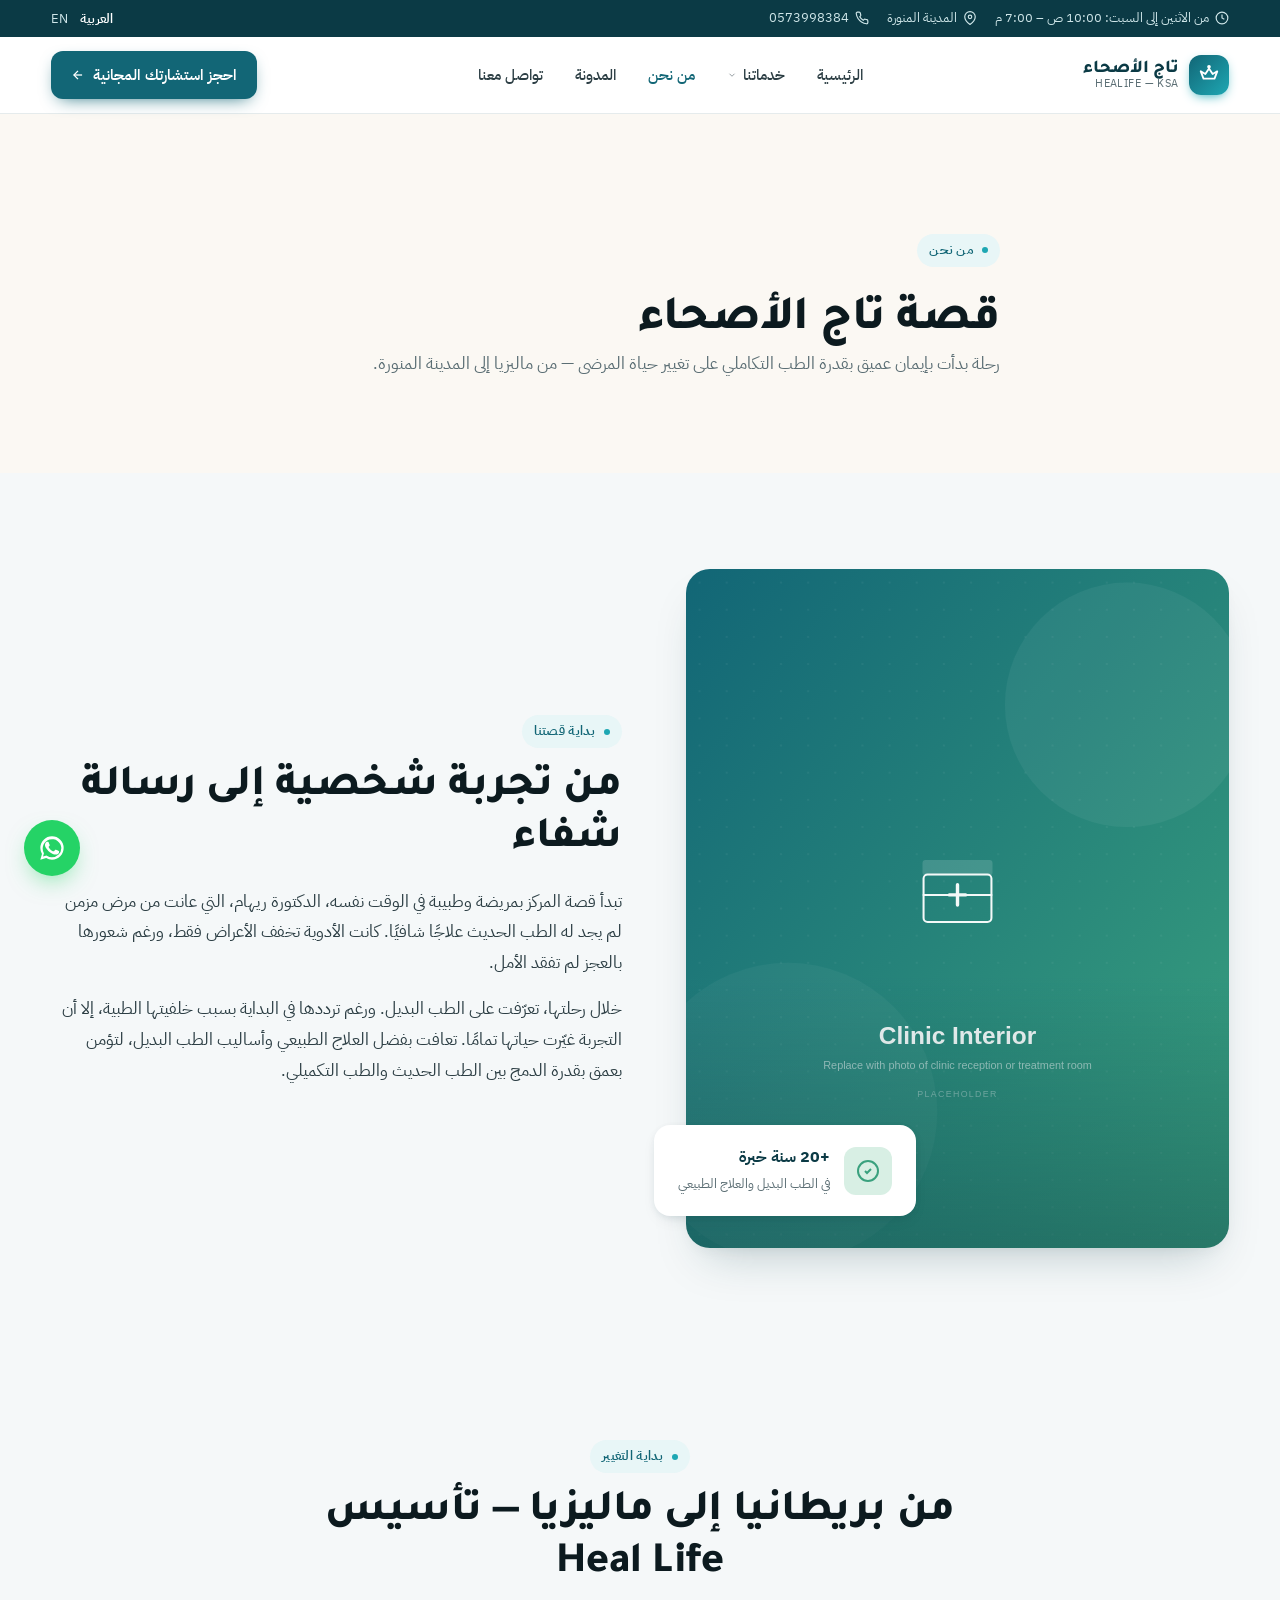
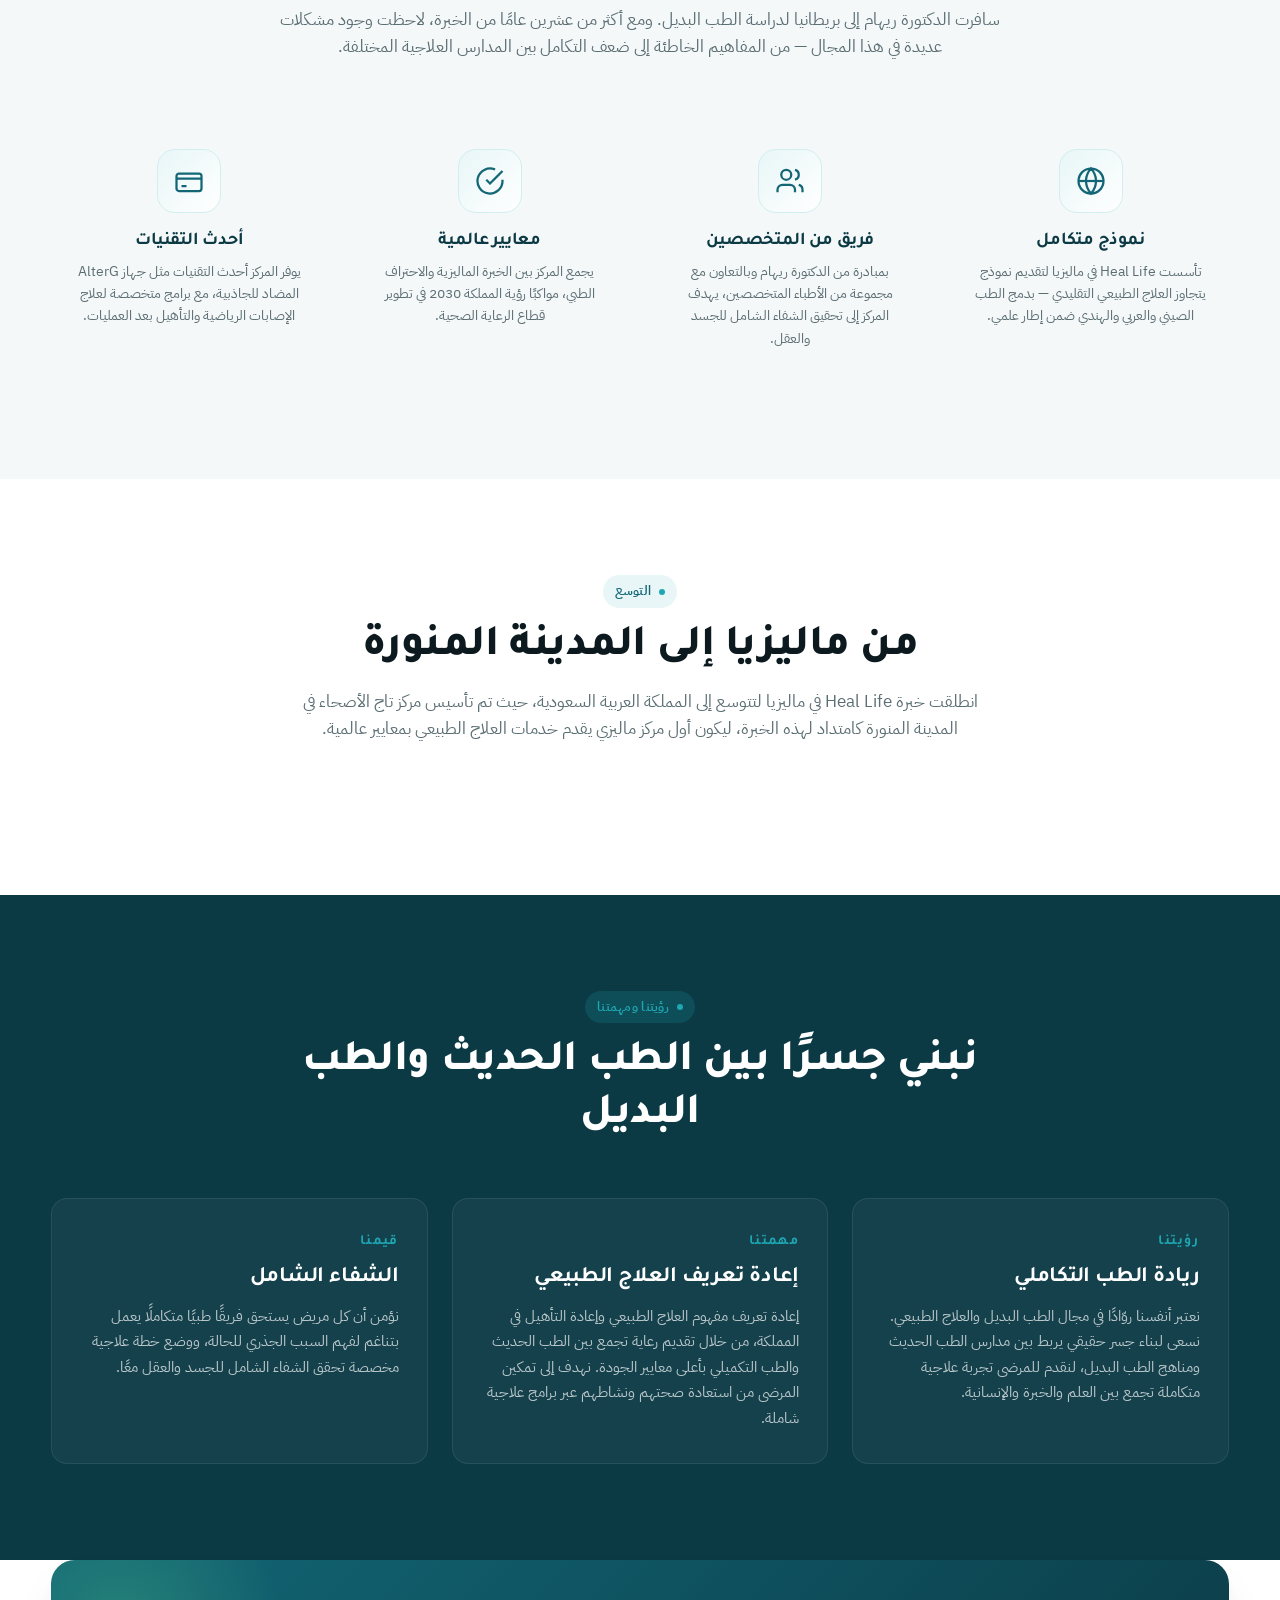
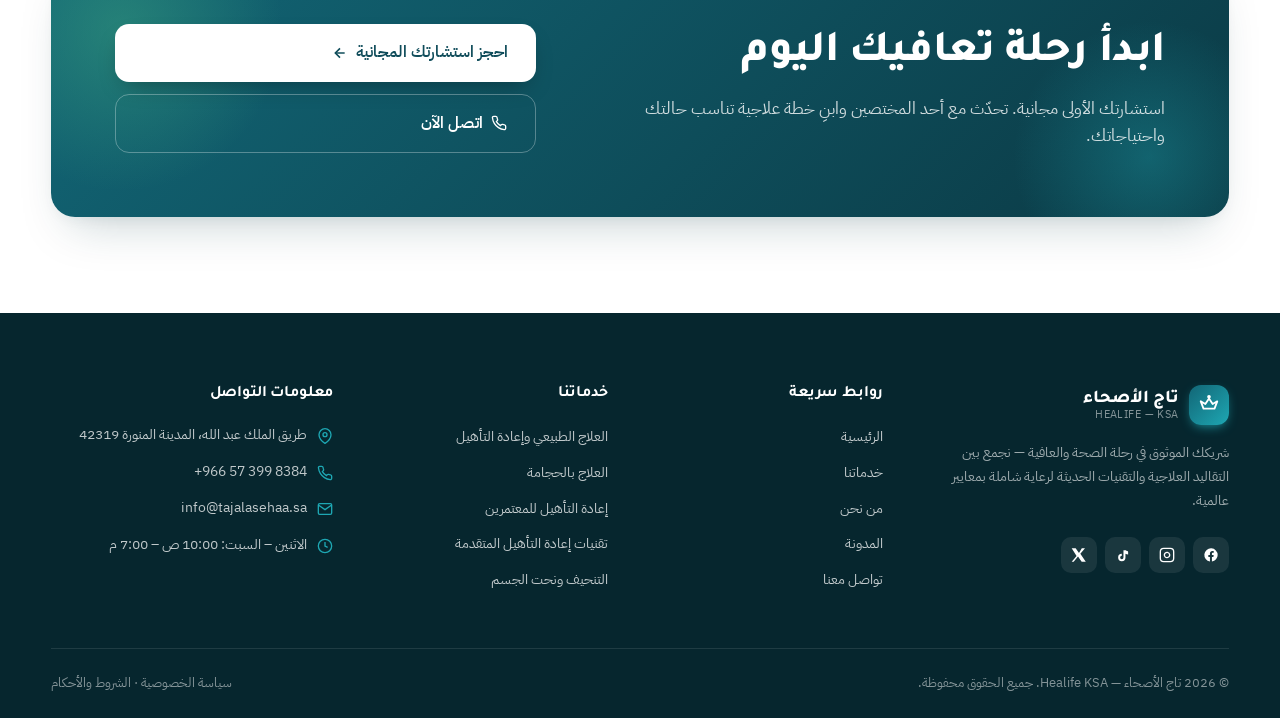
==== tajelsehaa-website 2/about.html @ 0089ceae "Add about page for Taj AlAsehaa website" ====
<!doctype html>
<html lang="ar" dir="rtl">
<head>
<meta charset="utf-8"/>
<meta name="viewport" content="width=device-width, initial-scale=1"/>
<title>من نحن — تاج الأصحاء | مركز علاج طبيعي وإعادة تأهيل في المدينة المنورة</title>
<meta name="description" content="تعرّف على قصة تاج الأصحاء، مركز العلاج الطبيعي وإعادة التأهيل في المدينة المنورة. خبرة ماليزية رائدة تجمع بين الطب الحديث والعلاجات الطبيعية لرعاية صحية شاملة."/>
<meta name="keywords" content="تاج الأصحاء, من نحن, علاج طبيعي المدينة المنورة, إعادة تأهيل, Heal Life, طب بديل, رؤية 2030, حجامة"/>
<link rel="canonical" href="https://tajalasehaa.sa/about-us/"/>
<meta property="og:title" content="من نحن — تاج الأصحاء | مركز علاج طبيعي في المدينة المنورة"/>
<meta property="og:description" content="مركز تاج الأصحاء — خبرة ماليزية رائدة في العلاج الطبيعي وإعادة التأهيل بالمدينة المنورة. نجمع بين الطب الحديث والطب البديل."/>
<meta property="og:type" content="website"/>
<meta property="og:url" content="https://tajalasehaa.sa/about-us/"/>
<meta property="og:locale" content="ar_SA"/>
<meta name="twitter:card" content="summary_large_image"/>
<meta name="robots" content="index, follow"/>
<link rel="alternate" hreflang="ar" href="https://tajalasehaa.sa/about-us/"/>
<link rel="preconnect" href="https://fonts.googleapis.com">
<link rel="preconnect" href="https://fonts.gstatic.com" crossorigin>
<link href="https://fonts.googleapis.com/css2?family=IBM+Plex+Sans+Arabic:wght@300;400;500;600;700&family=Tajawal:wght@400;500;700;800;900&display=swap" rel="stylesheet">
<link rel="icon" type="image/svg+xml" href="assets/images/favicon.svg">
<link rel="stylesheet" href="assets/css/styles.css">
<script type="application/ld+json">
{"@context":"https://schema.org","@type":"MedicalBusiness","name":"تاج الأصحاء","alternateName":"Taj AlAsehaa","url":"https://tajalasehaa.sa","description":"مركز علاج طبيعي وإعادة تأهيل متكامل في المدينة المنورة","address":{"@type":"PostalAddress","streetAddress":"طريق الملك عبد الله","addressLocality":"المدينة المنورة","addressRegion":"المدينة المنورة","postalCode":"42319","addressCountry":"SA"},"telephone":"+966573998384","email":"info@tajalasehaa.sa","openingHours":"Mo-Sa 10:00-19:00","priceRange":"$$","medicalSpecialty":"PhysicalTherapy"}
</script>
</head>
<body>

<!-- Utility bar -->
<div class="util-bar">
<div class="container">
<div class="util-meta">
<span>
<svg viewBox="0 0 24 24" fill="none" stroke="currentColor" stroke-width="2"><circle cx="12" cy="12" r="10"/><polyline points="12,6 12,12 16,14"/></svg>
من الاثنين إلى السبت: 10:00 ص – 7:00 م
</span>
<span>
<svg viewBox="0 0 24 24" fill="none" stroke="currentColor" stroke-width="2"><path d="M21 10c0 7-9 13-9 13s-9-6-9-13a9 9 0 0 1 18 0z"/><circle cx="12" cy="10" r="3"/></svg>
المدينة المنورة
</span>
<span>
<svg viewBox="0 0 24 24" fill="none" stroke="currentColor" stroke-width="2"><path d="M22 16.92v3a2 2 0 0 1-2.18 2 19.79 19.79 0 0 1-8.63-3.07 19.5 19.5 0 0 1-6-6A19.79 19.79 0 0 1 2.13 4.18 2 2 0 0 1 4.11 2h3a2 2 0 0 1 2 1.72c.13.96.36 1.9.7 2.81a2 2 0 0 1-.45 2.11L8.09 9.91a16 16 0 0 0 6 6l1.27-1.27a2 2 0 0 1 2.11-.45c.91.34 1.85.57 2.81.7A2 2 0 0 1 22 16.92z"/></svg>
<span style="direction:ltr">0573998384</span>
</span>
</div>
<div class="util-lang">
<button class="active">العربية</button>
<button>EN</button>
</div>
</div>
</div>

<!-- Header -->
<header class="site-header">
<div class="container nav">
<a class="logo" href="index.html">
<div class="logo-mark">
<svg viewBox="0 0 24 24" fill="none" stroke="currentColor" stroke-width="2" stroke-linecap="round" stroke-linejoin="round">
<path d="M3 8l3 8h12l3-8-5 3-4-6-4 6z"/><circle cx="12" cy="3" r="1" fill="currentColor"/>
</svg>
</div>
<div class="logo-text">
<strong>تاج الأصحاء</strong>
<small>HEALIFE — KSA</small>
</div>
</a>
<nav class="nav-menu">
<a href="index.html">الرئيسية</a>
<a href="services.html">خدماتنا
<svg class="caret" viewBox="0 0 24 24" fill="none" stroke="currentColor" stroke-width="2"><polyline points="6,9 12,15 18,9"/></svg>
</a>
<a href="about.html" class="active">من نحن</a>
<a href="blog.html">المدونة</a>
<a href="contact.html">تواصل معنا</a>
</nav>
<div class="nav-cta">
<a href="contact.html" class="btn btn-primary">
احجز استشارتك المجانية
<svg viewBox="0 0 24 24" fill="none" stroke="currentColor" stroke-width="2.2" width="14" height="14"><line x1="19" y1="12" x2="5" y2="12"/><polyline points="12,19 5,12 12,5"/></svg>
</a>
</div>
</div>
</header>

<!-- Page Hero -->
<section class="block" style="padding-top:120px; padding-bottom:40px; background:var(--sand-50);">
<div class="container">
<div class="block-head" style="text-align:start;">
<span class="eyebrow">من نحن</span>
<h1 style="font-size:clamp(2rem,4vw,3rem); margin-top:12px;">قصة تاج الأصحاء</h1>
<p style="max-width:720px;">رحلة بدأت بإيمان عميق بقدرة الطب التكاملي على تغيير حياة المرضى — من ماليزيا إلى المدينة المنورة.</p>
</div>
</div>
</section>

<!-- Story Section: بداية قصتنا -->
<section class="block about">
<div class="container">
<div class="about-grid">
<div class="about-imgs">
<div class="main"></div>
<div class="pill">
<div class="ico">
<svg viewBox="0 0 24 24" fill="none" stroke="currentColor" stroke-width="2"><path d="M9 12l2 2 4-4"/><circle cx="12" cy="12" r="10"/></svg>
</div>
<div>
<strong>+20 سنة خبرة</strong>
<small>في الطب البديل والعلاج الطبيعي</small>
</div>
</div>
</div>
<div>
<span class="eyebrow">بداية قصتنا</span>
<h2 style="margin-top:14px;">من تجربة شخصية إلى رسالة شفاء</h2>
<p>تبدأ قصة المركز بمريضة وطبيبة في الوقت نفسه، الدكتورة ريهام، التي عانت من مرض مزمن لم يجد له الطب الحديث علاجًا شافيًا. كانت الأدوية تخفف الأعراض فقط، ورغم شعورها بالعجز لم تفقد الأمل.</p>
<p>خلال رحلتها، تعرّفت على الطب البديل. ورغم ترددها في البداية بسبب خلفيتها الطبية، إلا أن التجربة غيّرت حياتها تمامًا. تعافت بفضل العلاج الطبيعي وأساليب الطب البديل، لتؤمن بعمق بقدرة الدمج بين الطب الحديث والطب التكميلي.</p>
</div>
</div>
</div>
</section>

<!-- بداية التغيير -->
<section class="block" style="background:var(--bg-soft);">
<div class="container">
<div class="block-head">
<span class="eyebrow">بداية التغيير</span>
<h2>من بريطانيا إلى ماليزيا — تأسيس Heal Life</h2>
<p style="max-width:780px;">سافرت الدكتورة ريهام إلى بريطانيا لدراسة الطب البديل. ومع أكثر من عشرين عامًا من الخبرة، لاحظت وجود مشكلات عديدة في هذا المجال — من المفاهيم الخاطئة إلى ضعف التكامل بين المدارس العلاجية المختلفة.</p>
</div>
<div class="why-grid">
<div class="why-card">
<div class="ico">
<svg viewBox="0 0 24 24" fill="none" stroke="currentColor" stroke-width="1.8"><circle cx="12" cy="12" r="10"/><path d="M12 2a15 15 0 0 1 4 10 15 15 0 0 1-4 10 15 15 0 0 1-4-10 15 15 0 0 1 4-10z"/><path d="M2 12h20"/></svg>
</div>
<h3>نموذج متكامل</h3>
<p>تأسست Heal Life في ماليزيا لتقديم نموذج يتجاوز العلاج الطبيعي التقليدي — بدمج الطب الصيني والعربي والهندي ضمن إطار علمي.</p>
</div>
<div class="why-card">
<div class="ico">
<svg viewBox="0 0 24 24" fill="none" stroke="currentColor" stroke-width="1.8"><path d="M16 21v-2a4 4 0 0 0-4-4H6a4 4 0 0 0-4 4v2"/><circle cx="9" cy="7" r="4"/><path d="M22 21v-2a4 4 0 0 0-3-3.87M16 3.13a4 4 0 0 1 0 7.75"/></svg>
</div>
<h3>فريق من المتخصصين</h3>
<p>بمبادرة من الدكتورة ريهام وبالتعاون مع مجموعة من الأطباء المتخصصين، يهدف المركز إلى تحقيق الشفاء الشامل للجسد والعقل.</p>
</div>
<div class="why-card">
<div class="ico">
<svg viewBox="0 0 24 24" fill="none" stroke="currentColor" stroke-width="1.8"><path d="M22 11.08V12a10 10 0 1 1-5.93-9.14"/><polyline points="22,4 12,14.01 9,11.01"/></svg>
</div>
<h3>معايير عالمية</h3>
<p>يجمع المركز بين الخبرة الماليزية والاحتراف الطبي، مواكبًا رؤية المملكة 2030 في تطوير قطاع الرعاية الصحية.</p>
</div>
<div class="why-card">
<div class="ico">
<svg viewBox="0 0 24 24" fill="none" stroke="currentColor" stroke-width="1.8"><rect x="2" y="6" width="20" height="14" rx="2"/><path d="M2 10h20M6 16h4"/></svg>
</div>
<h3>أحدث التقنيات</h3>
<p>يوفر المركز أحدث التقنيات مثل جهاز AlterG المضاد للجاذبية، مع برامج متخصصة لعلاج الإصابات الرياضية والتأهيل بعد العمليات.</p>
</div>
</div>
</div>
</section>

<!-- من ماليزيا إلى المدينة المنورة -->
<section class="block">
<div class="container">
<div class="block-head">
<span class="eyebrow">التوسع</span>
<h2>من ماليزيا إلى المدينة المنورة</h2>
<p style="max-width:780px;">انطلقت خبرة Heal Life في ماليزيا لتتوسع إلى المملكة العربية السعودية، حيث تم تأسيس مركز تاج الأصحاء في المدينة المنورة كامتداد لهذه الخبرة، ليكون أول مركز ماليزي يقدم خدمات العلاج الطبيعي بمعايير عالمية.</p>
</div>
</div>
</section>

<!-- رؤيتنا ومهمتنا -->
<section class="block techniques">
<div class="container">
<div class="block-head">
<span class="eyebrow">رؤيتنا ومهمتنا</span>
<h2>نبني جسرًا بين الطب الحديث والطب البديل</h2>
</div>
<div class="tech-grid">
<div class="tech-card">
<div class="tech-num">رؤيتنا</div>
<h3>ريادة الطب التكاملي</h3>
<p>نعتبر أنفسنا روّادًا في مجال الطب البديل والعلاج الطبيعي. نسعى لبناء جسر حقيقي يربط بين مدارس الطب الحديث ومناهج الطب البديل، لنقدم للمرضى تجربة علاجية متكاملة تجمع بين العلم والخبرة والإنسانية.</p>
</div>
<div class="tech-card">
<div class="tech-num">مهمتنا</div>
<h3>إعادة تعريف العلاج الطبيعي</h3>
<p>إعادة تعريف مفهوم العلاج الطبيعي وإعادة التأهيل في المملكة، من خلال تقديم رعاية تجمع بين الطب الحديث والطب التكميلي بأعلى معايير الجودة. نهدف إلى تمكين المرضى من استعادة صحتهم ونشاطهم عبر برامج علاجية شاملة.</p>
</div>
<div class="tech-card">
<div class="tech-num">قيمنا</div>
<h3>الشفاء الشامل</h3>
<p>نؤمن أن كل مريض يستحق فريقًا طبيًا متكاملًا يعمل بتناغم لفهم السبب الجذري للحالة، ووضع خطة علاجية مخصصة تحقق الشفاء الشامل للجسد والعقل معًا.</p>
</div>
</div>
</div>
</section>

<!-- CTA -->
<section style="padding: 0 0 96px;">
<div class="cta-banner">
<div class="cta-banner-grid">
<div>
<h2>ابدأ رحلة تعافيك اليوم</h2>
<p>استشارتك الأولى مجانية. تحدّث مع أحد المختصين وابنِ خطة علاجية تناسب حالتك واحتياجاتك.</p>
</div>
<div class="cta-banner-actions">
<a href="contact.html" class="btn btn-primary btn-large">
احجز استشارتك المجانية
<svg viewBox="0 0 24 24" fill="none" stroke="currentColor" stroke-width="2.4" width="16" height="16"><line x1="19" y1="12" x2="5" y2="12"/><polyline points="12,19 5,12 12,5"/></svg>
</a>
<a href="tel:+966573998384" class="btn btn-secondary btn-large">
<svg viewBox="0 0 24 24" fill="none" stroke="currentColor" stroke-width="2" width="16" height="16"><path d="M22 16.92v3a2 2 0 0 1-2.18 2 19.79 19.79 0 0 1-8.63-3.07 19.5 19.5 0 0 1-6-6A19.79 19.79 0 0 1 2.13 4.18 2 2 0 0 1 4.11 2h3a2 2 0 0 1 2 1.72c.13.96.36 1.9.7 2.81a2 2 0 0 1-.45 2.11L8.09 9.91a16 16 0 0 0 6 6l1.27-1.27a2 2 0 0 1 2.11-.45c.91.34 1.85.57 2.81.7A2 2 0 0 1 22 16.92z"/></svg>
اتصل الآن
</a>
</div>
</div>
</div>
</section>

<!-- Footer -->
<footer class="footer">
<div class="container">
<div class="footer-grid">
<div class="footer-about">
<a class="logo" href="index.html">
<div class="logo-mark">
<svg viewBox="0 0 24 24" fill="none" stroke="currentColor" stroke-width="2" stroke-linecap="round" stroke-linejoin="round">
<path d="M3 8l3 8h12l3-8-5 3-4-6-4 6z"/><circle cx="12" cy="3" r="1" fill="currentColor"/>
</svg>
</div>
<div class="logo-text">
<strong style="color:white;">تاج الأصحاء</strong>
<small style="color:rgba(255,255,255,0.5);">HEALIFE — KSA</small>
</div>
</a>
<p>شريكك الموثوق في رحلة الصحة والعافية — نجمع بين التقاليد العلاجية والتقنيات الحديثة لرعاية شاملة بمعايير عالمية.</p>
<div class="socials">
<a href="#" aria-label="Facebook"><svg viewBox="0 0 24 24" fill="currentColor"><path d="M22 12a10 10 0 1 0-11.6 9.9V14.9H8V12h2.4V9.8c0-2.4 1.4-3.7 3.6-3.7 1 0 2.1.2 2.1.2v2.3h-1.2c-1.2 0-1.5.7-1.5 1.4V12h2.6l-.4 2.9h-2.2v7A10 10 0 0 0 22 12z"/></svg></a>
<a href="#" aria-label="Instagram"><svg viewBox="0 0 24 24" fill="none" stroke="currentColor" stroke-width="2"><rect x="2" y="2" width="20" height="20" rx="5"/><path d="M16 11.4A4 4 0 1 1 12.6 8 4 4 0 0 1 16 11.4z"/><line x1="17.5" y1="6.5" x2="17.5" y2="6.5"/></svg></a>
<a href="#" aria-label="TikTok"><svg viewBox="0 0 24 24" fill="currentColor"><path d="M19.6 6.3a4.6 4.6 0 0 1-3.4-1.5h-3.5v11a2.5 2.5 0 1 1-2.5-2.5v-3a5.5 5.5 0 1 0 5.5 5.5V10a7.6 7.6 0 0 0 4 1.2V8.1a4.6 4.6 0 0 1-.1-1.8z"/></svg></a>
<a href="#" aria-label="Twitter"><svg viewBox="0 0 24 24" fill="currentColor"><path d="M18.2 2H21l-7 8 8.2 12H16l-5.5-7.6L4 22H1l7.4-8.5L1 2h6l5 7 4.2-7z"/></svg></a>
</div>
</div>
<div>
<h4>روابط سريعة</h4>
<ul>
<li><a href="index.html">الرئيسية</a></li>
<li><a href="services.html">خدماتنا</a></li>
<li><a href="about.html">من نحن</a></li>
<li><a href="blog.html">المدونة</a></li>
<li><a href="contact.html">تواصل معنا</a></li>
</ul>
</div>
<div>
<h4>خدماتنا</h4>
<ul>
<li><a href="services/physiotherapy-rehabilitation.html">العلاج الطبيعي وإعادة التأهيل</a></li>
<li><a href="services/cupping-therapy.html">العلاج بالحجامة</a></li>
<li><a href="services/specialized-rehab-pilgrims.html">إعادة التأهيل للمعتمرين</a></li>
<li><a href="services/advanced-rehab-tech.html">تقنيات إعادة التأهيل المتقدمة</a></li>
<li><a href="services/slimming.html">التنحيف ونحت الجسم</a></li>
</ul>
</div>
<div class="footer-contact">
<h4>معلومات التواصل</h4>
<div class="item">
<svg viewBox="0 0 24 24" fill="none" stroke="currentColor" stroke-width="2"><path d="M21 10c0 7-9 13-9 13s-9-6-9-13a9 9 0 0 1 18 0z"/><circle cx="12" cy="10" r="3"/></svg>
<span>طريق الملك عبد الله، المدينة المنورة 42319</span>
</div>
<div class="item">
<svg viewBox="0 0 24 24" fill="none" stroke="currentColor" stroke-width="2"><path d="M22 16.92v3a2 2 0 0 1-2.18 2 19.79 19.79 0 0 1-8.63-3.07 19.5 19.5 0 0 1-6-6A19.79 19.79 0 0 1 2.13 4.18 2 2 0 0 1 4.11 2h3a2 2 0 0 1 2 1.72c.13.96.36 1.9.7 2.81a2 2 0 0 1-.45 2.11L8.09 9.91a16 16 0 0 0 6 6l1.27-1.27a2 2 0 0 1 2.11-.45c.91.34 1.85.57 2.81.7A2 2 0 0 1 22 16.92z"/></svg>
<span style="direction:ltr;display:inline-block">+966 57 399 8384</span>
</div>
<div class="item">
<svg viewBox="0 0 24 24" fill="none" stroke="currentColor" stroke-width="2"><path d="M4 4h16c1.1 0 2 .9 2 2v12c0 1.1-.9 2-2 2H4c-1.1 0-2-.9-2-2V6c0-1.1.9-2 2-2z"/><polyline points="22,6 12,13 2,6"/></svg>
<span style="direction:ltr;display:inline-block">info@tajalasehaa.sa</span>
</div>
<div class="item">
<svg viewBox="0 0 24 24" fill="none" stroke="currentColor" stroke-width="2"><circle cx="12" cy="12" r="10"/><polyline points="12,6 12,12 16,14"/></svg>
<span>الاثنين – السبت: 10:00 ص – 7:00 م</span>
</div>
</div>
</div>
<div class="footer-bottom">
<span>© 2026 تاج الأصحاء — Healife KSA. جميع الحقوق محفوظة.</span>
<span>سياسة الخصوصية · الشروط والأحكام</span>
</div>
</div>
</footer>

<a href="https://wa.me/966573998384" class="float-wa" aria-label="WhatsApp">
<svg viewBox="0 0 24 24" fill="currentColor"><path d="M17.5 14.4c-.3-.1-1.7-.8-2-.9s-.5-.1-.7.1-.8.9-1 1.1-.4.2-.7.1c-.3-.1-1.2-.4-2.3-1.4-.9-.8-1.4-1.7-1.6-2-.2-.3 0-.5.1-.6.1-.1.3-.4.4-.5.1-.2.2-.3.3-.5s.1-.4 0-.5c-.1-.1-.7-1.6-.9-2.2-.2-.6-.5-.5-.7-.5h-.6c-.2 0-.5.1-.8.4s-1 1-1 2.4 1 2.8 1.2 3 2.1 3.2 5.1 4.5c.7.3 1.3.5 1.7.6.7.2 1.4.2 1.9.1.6-.1 1.7-.7 2-1.4.2-.7.2-1.2.2-1.4-.2-.1-.5-.2-.8-.4zM12 2A10 10 0 0 0 2 12a10 10 0 0 0 1.4 5.1L2 22l5-1.4A10 10 0 0 0 12 22a10 10 0 0 0 0-20zm0 18a8 8 0 0 1-4.4-1.3l-.3-.2-3 .8.8-2.9-.2-.3A8 8 0 1 1 20 12a8 8 0 0 1-8 8z"/></svg>
</a>

<script src="assets/js/main.js"></script>
</body>
</html>
---- tajelsehaa-website 2/assets/css/styles.css ----
/* ---------- Tokens ---------- */
  :root {
    --teal-900: #0b3a45;
    --teal-800: #0f4c5a;
    --teal-700: #126676;
    --teal-600: #178899;
    --teal-500: #1ea7b3;
    --teal-50:  #e8f6f7;
    --teal-100: #d2eef0;
    --green-600: #3aa17e;
    --green-500: #58b894;
    --green-100: #d8efe4;
    --sand-50:  #fbf8f3;
    --ink-900:  #0c1a1f;
    --ink-700:  #2c3e44;
    --ink-500:  #5b6e74;
    --ink-300:  #97a6ab;
    --line:     #e5ebec;
    --bg:       #ffffff;
    --bg-soft:  #f5f8f9;
    --shadow-sm: 0 1px 2px rgba(11,58,69,.06), 0 1px 3px rgba(11,58,69,.04);
    --shadow-md: 0 6px 18px -8px rgba(11,58,69,.18), 0 2px 6px rgba(11,58,69,.06);
    --shadow-lg: 0 24px 48px -20px rgba(11,58,69,.25), 0 6px 18px -10px rgba(11,58,69,.12);
    --radius-sm: 10px;
    --radius:    16px;
    --radius-lg: 24px;
  }
  *, *::before, *::after { box-sizing: border-box; }
  html, body { margin: 0; padding: 0; }
  body {
    font-family: "IBM Plex Sans Arabic", "Tajawal", system-ui, sans-serif;
    color: var(--ink-900);
    background: var(--bg);
    font-size: 16px;
    line-height: 1.6;
    -webkit-font-smoothing: antialiased;
    text-rendering: optimizeLegibility;
  }
  img { display: block; max-width: 100%; }
  a { color: inherit; text-decoration: none; }
  button { font-family: inherit; cursor: pointer; border: none; background: none; }
  .container { width: min(1240px, 92%); margin: 0 auto; }
  h1, h2, h3, h4 { font-family: "Tajawal", "IBM Plex Sans Arabic", sans-serif; font-weight: 800; letter-spacing: -0.01em; line-height: 1.2; margin: 0; color: var(--ink-900); }
  h2 { font-size: clamp(28px, 3.4vw, 44px); }
  h3 { font-size: 22px; font-weight: 700; }
  p  { margin: 0; color: var(--ink-700); }
  .eyebrow {
    display: inline-flex; align-items: center; gap: 8px;
    font-size: 13px; font-weight: 600; letter-spacing: 0.02em;
    color: var(--teal-700); background: var(--teal-50);
    padding: 6px 12px; border-radius: 999px;
  }
  .eyebrow::before { content:""; width: 6px; height: 6px; border-radius: 50%; background: var(--teal-500); }

  /* ---------- Top utility bar ---------- */
  .util-bar {
    background: var(--teal-900);
    color: #cfe6e9;
    font-size: 13px;
  }
  .util-bar .container {
    display: flex; align-items: center; justify-content: space-between;
    padding: 8px 0; gap: 16px;
  }
  .util-meta { display: flex; align-items: center; gap: 18px; flex-wrap: wrap; }
  .util-meta span { display: inline-flex; align-items: center; gap: 6px; }
  .util-meta svg { width: 14px; height: 14px; }
  .util-lang { display: inline-flex; gap: 12px; }
  .util-lang button { color: #cfe6e9; font-size: 13px; padding: 0; }
  .util-lang button.active { color: white; font-weight: 600; }

  /* ---------- Header ---------- */
  .site-header {
    position: sticky; top: 0; z-index: 50;
    background: rgba(255,255,255,0.92);
    backdrop-filter: blur(12px);
    -webkit-backdrop-filter: blur(12px);
    border-bottom: 1px solid var(--line);
  }
  .nav {
    display: flex; align-items: center; justify-content: space-between;
    padding: 14px 0; gap: 24px;
  }
  .logo { display: inline-flex; align-items: center; gap: 10px; }
  .logo-mark {
    width: 40px; height: 40px; border-radius: 12px;
    background: linear-gradient(135deg, var(--teal-700), var(--teal-500));
    display: grid; place-items: center; color: white;
    box-shadow: 0 4px 12px -4px var(--teal-500);
  }
  .logo-mark svg { width: 22px; height: 22px; }
  .logo-text { display: flex; flex-direction: column; line-height: 1.05; }
  .logo-text strong { font-family: "Tajawal", sans-serif; font-weight: 800; font-size: 18px; color: var(--teal-900); }
  .logo-text small { font-size: 11px; color: var(--ink-500); letter-spacing: 0.04em; }

  .nav-menu { display: flex; gap: 4px; align-items: center; }
  .nav-menu a {
    padding: 10px 14px; font-size: 15px; font-weight: 500;
    color: var(--ink-700); border-radius: 10px; transition: 0.18s;
    display: inline-flex; align-items: center; gap: 6px;
  }
  .nav-menu a:hover { background: var(--teal-50); color: var(--teal-800); }
  .nav-menu a.active { color: var(--teal-700); }
  .caret { width: 10px; height: 10px; opacity: 0.6; }

  .nav-cta { display: flex; gap: 10px; align-items: center; }
  .btn {
    display: inline-flex; align-items: center; gap: 8px;
    padding: 12px 20px; border-radius: 12px;
    font-weight: 600; font-size: 15px; transition: 0.2s ease;
    white-space: nowrap;
  }
  .btn-primary {
    background: var(--teal-700); color: white;
    box-shadow: 0 6px 18px -8px var(--teal-700);
  }
  .btn-primary:hover { background: var(--teal-800); transform: translateY(-1px); box-shadow: 0 10px 24px -10px var(--teal-700); }
  .btn-secondary {
    background: white; color: var(--teal-800);
    border: 1.5px solid var(--teal-100);
  }
  .btn-secondary:hover { border-color: var(--teal-500); color: var(--teal-700); }
  .btn-ghost { color: var(--teal-700); padding: 12px 14px; }
  .btn-ghost:hover { background: var(--teal-50); }
  .btn-large { padding: 16px 28px; font-size: 16px; border-radius: 14px; }

  /* ---------- Hero ---------- */
  .hero {
    position: relative;
    background: linear-gradient(180deg, var(--sand-50) 0%, #ffffff 100%);
    overflow: hidden;
    padding: 64px 0 96px;
  }
  .hero::before {
    content:""; position: absolute; inset: 0; pointer-events: none;
    background:
      radial-gradient(circle at 90% 10%, rgba(30,167,179,0.08), transparent 40%),
      radial-gradient(circle at 5% 85%, rgba(58,161,126,0.07), transparent 40%);
  }
  .hero-grid {
    display: grid; grid-template-columns: 1.05fr 1fr;
    gap: 56px; align-items: center; position: relative;
  }
  .hero-eyebrow { margin-bottom: 20px; }
  .hero h1 {
    font-family: "Tajawal", sans-serif;
    font-weight: 900;
    font-size: clamp(38px, 5.2vw, 68px);
    line-height: 1.08;
    color: var(--teal-900);
    letter-spacing: -0.015em;
    margin-bottom: 22px;
  }
  .hero h1 .accent {
    color: var(--teal-600);
    position: relative;
    white-space: nowrap;
  }
  .hero h1 .accent::after {
    content:""; position: absolute; right: 0; left: 0; bottom: 4px; height: 10px;
    background: var(--green-100); z-index: -1; border-radius: 4px;
  }
  .hero-sub {
    font-size: 19px; line-height: 1.7;
    color: var(--ink-700); max-width: 540px;
    margin-bottom: 36px;
  }
  .hero-ctas { display: flex; gap: 12px; flex-wrap: wrap; align-items: center; margin-bottom: 36px; }
  .hero-phone {
    display: inline-flex; align-items: center; gap: 10px;
    padding: 12px 16px; border-radius: 12px;
    background: white; border: 1px solid var(--line);
  }
  .hero-phone .ico {
    width: 36px; height: 36px; border-radius: 10px;
    background: var(--green-100); color: var(--green-600);
    display: grid; place-items: center;
  }
  .hero-phone .ico svg { width: 18px; height: 18px; }
  .hero-phone small { display: block; font-size: 11px; color: var(--ink-500); }
  .hero-phone strong { font-size: 16px; color: var(--teal-900); font-weight: 700; direction: ltr; }

  .hero-trust {
    display: flex; gap: 28px; padding-top: 28px;
    border-top: 1px solid var(--line);
    flex-wrap: wrap;
  }
  .trust-item .num { font-family: "Tajawal", sans-serif; font-weight: 800; font-size: 28px; color: var(--teal-800); line-height: 1; }
  .trust-item .lbl { font-size: 13px; color: var(--ink-500); margin-top: 4px; }

  /* Hero visual */
  .hero-visual {
    position: relative;
    aspect-ratio: 4 / 5;
    border-radius: 28px;
    overflow: hidden;
    background: linear-gradient(135deg, #d8eef0, #e7f4ee);
    box-shadow: var(--shadow-lg);
  }
  .hero-visual .photo {
    position: absolute; inset: 0;
    background:
      linear-gradient(180deg, rgba(11,58,69,0) 40%, rgba(11,58,69,0.55) 100%),
      url('../images/hero-rehab.svg') center/cover;
  }
  .hero-visual .photo-fallback {
    position: absolute; inset: 0;
    background:
      radial-gradient(circle at 30% 30%, rgba(255,255,255,0.4), transparent 50%),
      linear-gradient(135deg, var(--teal-600), var(--teal-800));
    opacity: 0.9;
    mix-blend-mode: multiply;
  }
  .hero-card {
    position: absolute;
    background: rgba(255,255,255,0.97);
    backdrop-filter: blur(8px);
    border-radius: 16px;
    padding: 16px;
    box-shadow: var(--shadow-md);
    display: flex; align-items: center; gap: 12px;
  }
  .hero-card.tl {
    top: 24px; left: 24px;
    /* in RTL "left" of visual */
  }
  .hero-card.br {
    bottom: 24px; right: 24px;
  }
  .hero-card .avatar {
    width: 44px; height: 44px; border-radius: 50%;
    background: linear-gradient(135deg, var(--green-500), var(--teal-500));
    display: grid; place-items: center; color: white;
    flex: 0 0 44px;
  }
  .hero-card .avatar svg { width: 22px; height: 22px; }
  .hero-card .text { font-size: 13px; line-height: 1.4; }
  .hero-card .text strong { display: block; font-size: 14px; color: var(--ink-900); margin-bottom: 2px; }
  .hero-card .text span { color: var(--ink-500); }
  .hero-card .stars { color: #f4b740; font-size: 13px; letter-spacing: 1px; }

  /* ---------- Why-strip (chip row) ---------- */
  .why-strip {
    background: var(--teal-900);
    color: white;
    padding: 28px 0;
    margin-top: -48px;
    border-radius: 24px;
    box-shadow: var(--shadow-lg);
    position: relative;
    z-index: 2;
  }
  .why-strip-wrap { width: min(1180px, 88%); margin: 0 auto; }
  .why-strip-inner {
    display: grid; grid-template-columns: repeat(6, 1fr);
    gap: 8px; align-items: center;
  }
  .why-chip {
    display: flex; align-items: center; gap: 10px;
    padding: 10px 12px;
    border-right: 1px solid rgba(255,255,255,0.1);
  }
  .why-chip:first-child { border-right: none; }
  .why-chip .ico {
    width: 36px; height: 36px; border-radius: 10px;
    background: rgba(30,167,179,0.18);
    color: var(--teal-500);
    display: grid; place-items: center; flex: 0 0 36px;
  }
  .why-chip .ico svg { width: 18px; height: 18px; }
  .why-chip .lbl { font-size: 14px; font-weight: 600; color: white; }

  /* ---------- Section base ---------- */
  section.block { padding: 96px 0; }
  .block-head { text-align: center; max-width: 720px; margin: 0 auto 56px; }
  .block-head .eyebrow { margin-bottom: 14px; }
  .block-head h2 { margin-bottom: 14px; }
  .block-head p { font-size: 17px; color: var(--ink-500); }

  /* ---------- Services ---------- */
  .services-grid {
    display: grid; grid-template-columns: repeat(3, 1fr);
    gap: 20px;
  }
  .service-card {
    background: white;
    border: 1px solid var(--line);
    border-radius: var(--radius);
    padding: 28px;
    transition: 0.25s ease;
    position: relative;
    overflow: hidden;
    display: flex; flex-direction: column;
  }
  .service-card::before {
    content:""; position: absolute; top: 0; right: 0; left: 0; height: 3px;
    background: linear-gradient(90deg, var(--teal-500), var(--green-500));
    transform: scaleX(0); transform-origin: right;
    transition: transform 0.3s ease;
  }
  .service-card:hover { transform: translateY(-4px); box-shadow: var(--shadow-md); border-color: var(--teal-100); }
  .service-card:hover::before { transform: scaleX(1); }
  .service-card .ico {
    width: 56px; height: 56px; border-radius: 14px;
    background: var(--teal-50); color: var(--teal-700);
    display: grid; place-items: center; margin-bottom: 20px;
  }
  .service-card .ico svg { width: 28px; height: 28px; }
  .service-card.featured .ico { background: var(--green-100); color: var(--green-600); }
  .service-card h3 { margin-bottom: 10px; color: var(--teal-900); }
  .service-card p { font-size: 15px; line-height: 1.65; color: var(--ink-500); margin-bottom: 20px; flex: 1; }
  .service-card .more {
    display: inline-flex; align-items: center; gap: 6px;
    color: var(--teal-700); font-weight: 600; font-size: 14px;
  }
  .service-card .more svg { width: 14px; height: 14px; transition: 0.2s; }
  .service-card:hover .more svg { transform: translateX(-4px); }

  /* ---------- About split ---------- */
  .about { background: var(--bg-soft); }
  .about-grid {
    display: grid; grid-template-columns: 1fr 1.05fr;
    gap: 64px; align-items: center;
  }
  .about-imgs { position: relative; }
  .about-imgs .main {
    aspect-ratio: 4/5;
    border-radius: var(--radius-lg);
    background:
      linear-gradient(180deg, transparent 60%, rgba(11,58,69,0.4)),
      url('../images/about-clinic.svg') center/cover,
      var(--teal-700);
    box-shadow: var(--shadow-lg);
  }
  .about-imgs .pill {
    position: absolute;
    bottom: 32px; left: -32px;
    background: white;
    padding: 20px 24px;
    border-radius: 16px;
    box-shadow: var(--shadow-md);
    display: flex; align-items: center; gap: 14px;
  }
  .about-imgs .pill .ico {
    width: 48px; height: 48px; border-radius: 12px;
    background: var(--green-100); color: var(--green-600);
    display: grid; place-items: center;
  }
  .about-imgs .pill .ico svg { width: 24px; height: 24px; }
  .about-imgs .pill strong { display: block; font-size: 16px; color: var(--teal-900); font-weight: 700; }
  .about-imgs .pill small { font-size: 13px; color: var(--ink-500); }
  .about h2 { margin-bottom: 20px; }
  .about > .container > .about-grid > div:nth-child(2) > p {
    font-size: 17px; color: var(--ink-700); line-height: 1.8; margin-bottom: 16px;
  }
  .about-highlights {
    display: grid; grid-template-columns: 1fr 1fr;
    gap: 16px; margin: 32px 0;
  }
  .hl {
    display: flex; gap: 12px; align-items: flex-start;
    padding: 16px; background: white; border-radius: 12px;
    border: 1px solid var(--line);
  }
  .hl .ico {
    width: 36px; height: 36px; border-radius: 10px;
    background: var(--teal-50); color: var(--teal-700);
    display: grid; place-items: center; flex: 0 0 36px;
  }
  .hl .ico svg { width: 18px; height: 18px; }
  .hl strong { display: block; font-size: 15px; color: var(--ink-900); margin-bottom: 2px; font-weight: 700; }
  .hl span { font-size: 13px; color: var(--ink-500); line-height: 1.5; }

  /* ---------- Why Choose Us (full) ---------- */
  .why-full { background: white; }
  .why-grid {
    display: grid; grid-template-columns: repeat(4, 1fr);
    gap: 24px;
  }
  .why-card {
    text-align: center;
    padding: 32px 20px;
    border-radius: var(--radius);
    background: var(--bg-soft);
    border: 1px solid transparent;
    transition: 0.25s ease;
  }
  .why-card:hover {
    background: white;
    border-color: var(--teal-100);
    box-shadow: var(--shadow-md);
    transform: translateY(-3px);
  }
  .why-card .ico {
    width: 64px; height: 64px; margin: 0 auto 18px;
    border-radius: 18px;
    background: linear-gradient(135deg, var(--teal-50), white);
    color: var(--teal-700);
    display: grid; place-items: center;
    border: 1px solid var(--teal-100);
  }
  .why-card .ico svg { width: 30px; height: 30px; }
  .why-card h3 { font-size: 18px; margin-bottom: 8px; color: var(--teal-900); }
  .why-card p { font-size: 14px; color: var(--ink-500); line-height: 1.6; }

  /* ---------- Featured programs (carousel-like) ---------- */
  .programs { background: linear-gradient(180deg, white, var(--bg-soft)); }
  .programs-row {
    display: grid; grid-template-columns: repeat(3, 1fr);
    gap: 24px;
  }
  .program {
    background: white;
    border-radius: var(--radius-lg);
    overflow: hidden;
    box-shadow: var(--shadow-sm);
    border: 1px solid var(--line);
    display: flex; flex-direction: column;
    transition: 0.25s ease;
  }
  .program:hover { transform: translateY(-4px); box-shadow: var(--shadow-md); }
  .program-img {
    aspect-ratio: 16/10;
    background-size: cover; background-position: center;
    position: relative;
  }
  .program-img.p1 { background-image: linear-gradient(180deg, transparent, rgba(11,58,69,0.5)), url('../images/program-rehab.svg'); background-color: var(--teal-700); }
  .program-img.p2 { background-image: linear-gradient(180deg, transparent, rgba(11,58,69,0.5)), url('../images/program-home.svg'); background-color: var(--teal-600); }
  .program-img.p3 { background-image: linear-gradient(180deg, transparent, rgba(11,58,69,0.5)), url('../images/program-umrah.svg'); background-color: var(--green-600); }
  .program-tag {
    position: absolute; top: 16px; right: 16px;
    background: rgba(255,255,255,0.95);
    color: var(--teal-800);
    padding: 6px 12px;
    border-radius: 999px;
    font-size: 12px; font-weight: 600;
  }
  .program-body { padding: 24px; flex: 1; display: flex; flex-direction: column; }
  .program-body h3 { font-size: 20px; margin-bottom: 8px; color: var(--teal-900); }
  .program-body p { font-size: 14px; color: var(--ink-500); margin-bottom: 18px; flex: 1; }
  .program-foot {
    display: flex; justify-content: space-between; align-items: center;
    padding-top: 16px; border-top: 1px solid var(--line);
  }
  .program-foot .meta { font-size: 13px; color: var(--ink-500); display: inline-flex; align-items: center; gap: 6px; }
  .program-foot .meta svg { width: 14px; height: 14px; }
  .program-foot .more { color: var(--teal-700); font-weight: 600; font-size: 14px; }

  /* ---------- Techniques (3 cards approach) ---------- */
  .techniques { background: var(--teal-900); color: white; }
  .techniques h2, .techniques .block-head p { color: white; }
  .techniques .block-head p { color: rgba(255,255,255,0.7); }
  .techniques .eyebrow { background: rgba(30,167,179,0.18); color: var(--teal-500); }
  .techniques .eyebrow::before { background: var(--teal-500); }
  .tech-grid { display: grid; grid-template-columns: repeat(3, 1fr); gap: 24px; }
  .tech-card {
    background: rgba(255,255,255,0.04);
    border: 1px solid rgba(255,255,255,0.08);
    border-radius: var(--radius);
    padding: 32px 28px;
    transition: 0.25s ease;
  }
  .tech-card:hover { background: rgba(255,255,255,0.07); border-color: rgba(30,167,179,0.4); }
  .tech-num {
    font-family: "Tajawal", sans-serif;
    font-size: 14px; font-weight: 700;
    color: var(--teal-500);
    margin-bottom: 12px; letter-spacing: 0.1em;
  }
  .tech-card h3 { color: white; font-size: 22px; margin-bottom: 12px; }
  .tech-card p { color: rgba(255,255,255,0.7); font-size: 15px; line-height: 1.7; }

  /* ---------- Testimonials ---------- */
  .testimonials { background: white; }
  .testimonials-grid { display: grid; grid-template-columns: repeat(3, 1fr); gap: 24px; }
  .quote-card {
    background: var(--bg-soft);
    border-radius: var(--radius);
    padding: 32px;
    position: relative;
  }
  .quote-card .qmark {
    position: absolute;
    top: 22px; left: 28px;
    font-family: "Tajawal", serif;
    font-size: 64px; line-height: 1;
    color: var(--teal-100);
    font-weight: 900;
  }
  .quote-card .stars {
    color: #f4b740; font-size: 16px; margin-bottom: 16px;
    letter-spacing: 2px;
  }
  .quote-card .text {
    font-size: 16px; line-height: 1.75;
    color: var(--ink-700);
    margin-bottom: 24px;
  }
  .quote-author { display: flex; align-items: center; gap: 12px; }
  .quote-avatar {
    width: 44px; height: 44px; border-radius: 50%;
    background: linear-gradient(135deg, var(--teal-500), var(--green-500));
    display: grid; place-items: center; color: white;
    font-weight: 700;
  }
  .quote-author strong { display: block; font-size: 15px; color: var(--ink-900); }
  .quote-author span { font-size: 13px; color: var(--ink-500); }

  /* ---------- CTA banner ---------- */
  .cta-banner {
    background: linear-gradient(135deg, var(--teal-700) 0%, var(--teal-900) 100%);
    color: white;
    border-radius: var(--radius-lg);
    padding: 64px;
    margin: 0 auto;
    width: min(1240px, 92%);
    position: relative;
    overflow: hidden;
    box-shadow: var(--shadow-lg);
  }
  .cta-banner::before {
    content:""; position: absolute;
    top: -120px; left: -120px;
    width: 380px; height: 380px;
    background: radial-gradient(circle, rgba(58,161,126,0.5), transparent 60%);
  }
  .cta-banner::after {
    content:""; position: absolute;
    bottom: -100px; right: -80px;
    width: 320px; height: 320px;
    background: radial-gradient(circle, rgba(30,167,179,0.35), transparent 60%);
  }
  .cta-banner-grid {
    display: grid; grid-template-columns: 1.4fr 1fr;
    gap: 40px; align-items: center;
    position: relative; z-index: 1;
  }
  .cta-banner h2 {
    color: white; font-size: clamp(28px, 3.6vw, 44px);
    margin-bottom: 14px;
  }
  .cta-banner p {
    color: rgba(255,255,255,0.8); font-size: 17px;
  }
  .cta-banner-actions {
    display: flex; flex-direction: column; gap: 12px;
  }
  .cta-banner .btn-primary {
    background: white; color: var(--teal-800);
    box-shadow: 0 10px 24px -10px rgba(0,0,0,0.4);
  }
  .cta-banner .btn-primary:hover { background: var(--teal-50); }
  .cta-banner .btn-secondary {
    background: transparent; color: white;
    border-color: rgba(255,255,255,0.3);
  }
  .cta-banner .btn-secondary:hover { border-color: white; background: rgba(255,255,255,0.08); }

  /* ---------- Contact / Location ---------- */
  .contact { background: var(--bg-soft); }
  .contact-grid {
    display: grid; grid-template-columns: 1fr 1.3fr;
    gap: 32px; align-items: stretch;
  }
  .contact-info {
    background: white; border-radius: var(--radius-lg); padding: 40px;
    border: 1px solid var(--line);
    display: flex; flex-direction: column; gap: 20px;
  }
  .contact-info h3 { font-size: 24px; color: var(--teal-900); margin-bottom: 4px; }
  .contact-row { display: flex; gap: 14px; padding: 16px 0; border-bottom: 1px dashed var(--line); }
  .contact-row:last-of-type { border-bottom: none; }
  .contact-row .ico {
    width: 44px; height: 44px; border-radius: 12px;
    background: var(--teal-50); color: var(--teal-700);
    display: grid; place-items: center; flex: 0 0 44px;
  }
  .contact-row .ico svg { width: 20px; height: 20px; }
  .contact-row strong { display: block; font-size: 13px; color: var(--ink-500); font-weight: 600; margin-bottom: 4px; }
  .contact-row span { font-size: 16px; color: var(--ink-900); font-weight: 500; }
  .contact-row span.dir-ltr { direction: ltr; display: inline-block; }
  .contact-map {
    border-radius: var(--radius-lg); overflow: hidden;
    box-shadow: var(--shadow-sm); border: 1px solid var(--line);
    background: white; min-height: 480px;
    position: relative;
  }
  /* Stylized map placeholder using gradients/SVG */
  .map-placeholder {
    position: absolute; inset: 0;
    background:
      radial-gradient(circle at 30% 40%, rgba(30,167,179,0.12), transparent 40%),
      radial-gradient(circle at 70% 60%, rgba(58,161,126,0.10), transparent 40%),
      linear-gradient(180deg, #eef4f5, #e2eef0);
  }
  .map-placeholder svg.streets { position: absolute; inset: 0; width: 100%; height: 100%; }
  .map-pin {
    position: absolute; top: 45%; left: 50%; transform: translate(-50%, -100%);
    text-align: center;
  }
  .map-pin .pin {
    width: 44px; height: 44px; border-radius: 50% 50% 50% 0;
    background: var(--teal-700);
    transform: rotate(-45deg);
    margin: 0 auto;
    display: grid; place-items: center;
    box-shadow: 0 8px 16px -4px rgba(11,58,69,0.4);
    animation: pin-bounce 2s infinite;
  }
  .map-pin .pin svg { transform: rotate(45deg); width: 22px; height: 22px; color: white; }
  @keyframes pin-bounce {
    0%, 100% { transform: rotate(-45deg) translateY(0); }
    50% { transform: rotate(-45deg) translateY(-6px); }
  }
  .map-card {
    position: absolute; bottom: 24px; right: 24px; left: 24px;
    background: white; border-radius: 16px; padding: 18px 20px;
    box-shadow: var(--shadow-md);
    display: flex; justify-content: space-between; align-items: center; gap: 16px;
  }
  .map-card strong { color: var(--teal-900); font-size: 16px; display: block; }
  .map-card small { color: var(--ink-500); font-size: 13px; }

  /* ---------- FAQ (compact) ---------- */
  .faq-grid { display: grid; grid-template-columns: 1fr 1fr; gap: 16px; max-width: 980px; margin: 0 auto; }
  .faq-item {
    background: white;
    border: 1px solid var(--line);
    border-radius: var(--radius);
    padding: 22px 24px;
    transition: 0.2s;
  }
  .faq-item:hover { border-color: var(--teal-100); }
  .faq-item summary {
    display: flex; justify-content: space-between; align-items: center;
    cursor: pointer; list-style: none;
    font-weight: 600; font-size: 16px; color: var(--ink-900);
    gap: 12px;
  }
  .faq-item summary::-webkit-details-marker { display: none; }
  .faq-item summary .toggle {
    width: 28px; height: 28px; border-radius: 50%;
    background: var(--teal-50); color: var(--teal-700);
    display: grid; place-items: center; flex: 0 0 28px;
    transition: 0.2s;
  }
  .faq-item[open] summary .toggle { background: var(--teal-700); color: white; transform: rotate(45deg); }
  .faq-item summary .toggle svg { width: 14px; height: 14px; }
  .faq-item .a {
    margin-top: 14px; padding-top: 14px;
    border-top: 1px solid var(--line);
    font-size: 14px; color: var(--ink-700); line-height: 1.7;
  }

  /* ---------- Footer ---------- */
  .footer {
    background: #06262e; color: rgba(255,255,255,0.75);
    padding: 72px 0 24px;
  }
  .footer-grid {
    display: grid; grid-template-columns: 1.3fr 1fr 1fr 1.2fr;
    gap: 40px;
  }
  .footer h4 {
    color: white; font-size: 16px; font-weight: 700;
    margin-bottom: 20px;
  }
  .footer ul { list-style: none; padding: 0; margin: 0; display: flex; flex-direction: column; gap: 10px; }
  .footer ul a { font-size: 14px; transition: 0.18s; }
  .footer ul a:hover { color: var(--teal-500); }
  .footer-about p { font-size: 14px; line-height: 1.7; margin: 16px 0 24px; color: rgba(255,255,255,0.6); }
  .socials { display: flex; gap: 8px; }
  .socials a {
    width: 36px; height: 36px; border-radius: 10px;
    background: rgba(255,255,255,0.08);
    display: grid; place-items: center;
    transition: 0.2s;
  }
  .socials a:hover { background: var(--teal-700); }
  .socials a svg { width: 16px; height: 16px; color: white; }
  .footer-contact .item {
    display: flex; gap: 10px; align-items: flex-start;
    font-size: 14px; line-height: 1.6; margin-bottom: 14px;
  }
  .footer-contact .item svg { width: 16px; height: 16px; color: var(--teal-500); flex: 0 0 16px; margin-top: 4px; }
  .footer-bottom {
    margin-top: 56px; padding-top: 24px;
    border-top: 1px solid rgba(255,255,255,0.1);
    display: flex; justify-content: space-between; align-items: center;
    font-size: 13px; color: rgba(255,255,255,0.5);
    flex-wrap: wrap; gap: 12px;
  }

  /* ---------- Floating WhatsApp ---------- */
  .float-wa {
    position: fixed;
    left: 24px; bottom: 24px;
    width: 56px; height: 56px;
    border-radius: 50%;
    background: #25d366;
    display: grid; place-items: center;
    color: white;
    box-shadow: 0 10px 24px -8px rgba(37,211,102,0.6);
    z-index: 40;
    transition: 0.25s;
  }
  .float-wa:hover { transform: scale(1.08); }
  .float-wa svg { width: 28px; height: 28px; }

  /* ---------- Responsive ---------- */
  @media (max-width: 1100px) {
    .nav-menu { display: none; }
    .why-strip-inner { grid-template-columns: repeat(3, 1fr); row-gap: 12px; }
    .hero-grid, .about-grid, .contact-grid, .cta-banner-grid { grid-template-columns: 1fr; gap: 40px; }
    .services-grid, .programs-row, .tech-grid, .testimonials-grid { grid-template-columns: repeat(2, 1fr); }
    .why-grid { grid-template-columns: repeat(2, 1fr); }
    .footer-grid { grid-template-columns: 1fr 1fr; }
    .faq-grid { grid-template-columns: 1fr; }
  }
  @media (max-width: 640px) {
    section.block { padding: 64px 0; }
    .services-grid, .programs-row, .tech-grid, .testimonials-grid, .why-grid { grid-template-columns: 1fr; }
    .why-strip-inner { grid-template-columns: repeat(2, 1fr); }
    .footer-grid { grid-template-columns: 1fr; }
    .cta-banner { padding: 40px 28px; }
    .util-meta span:not(:first-child) { display: none; }
  }

  /* ---------- Subtle reveal animation ---------- */
  .reveal { opacity: 0; transform: translateY(20px); transition: opacity 0.6s ease, transform 0.6s ease; }
  .reveal.in { opacity: 1; transform: translateY(0); }
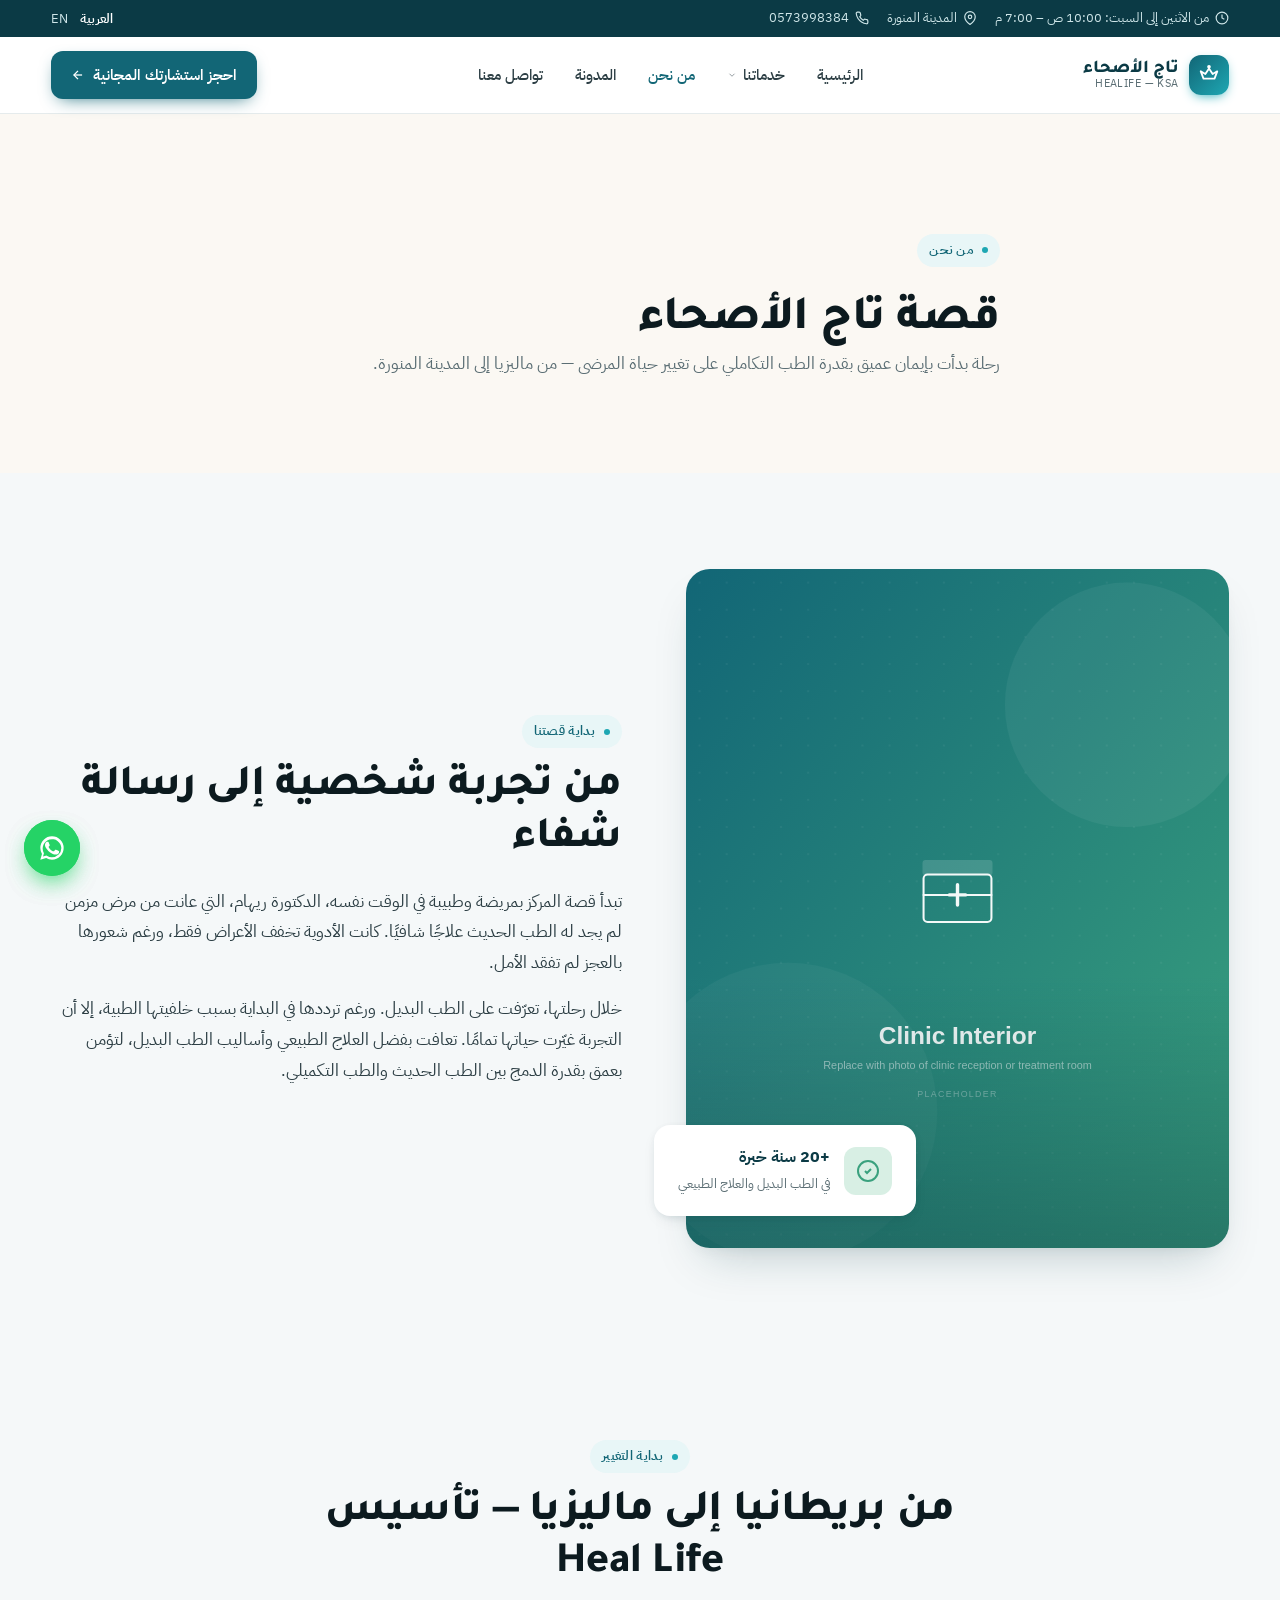
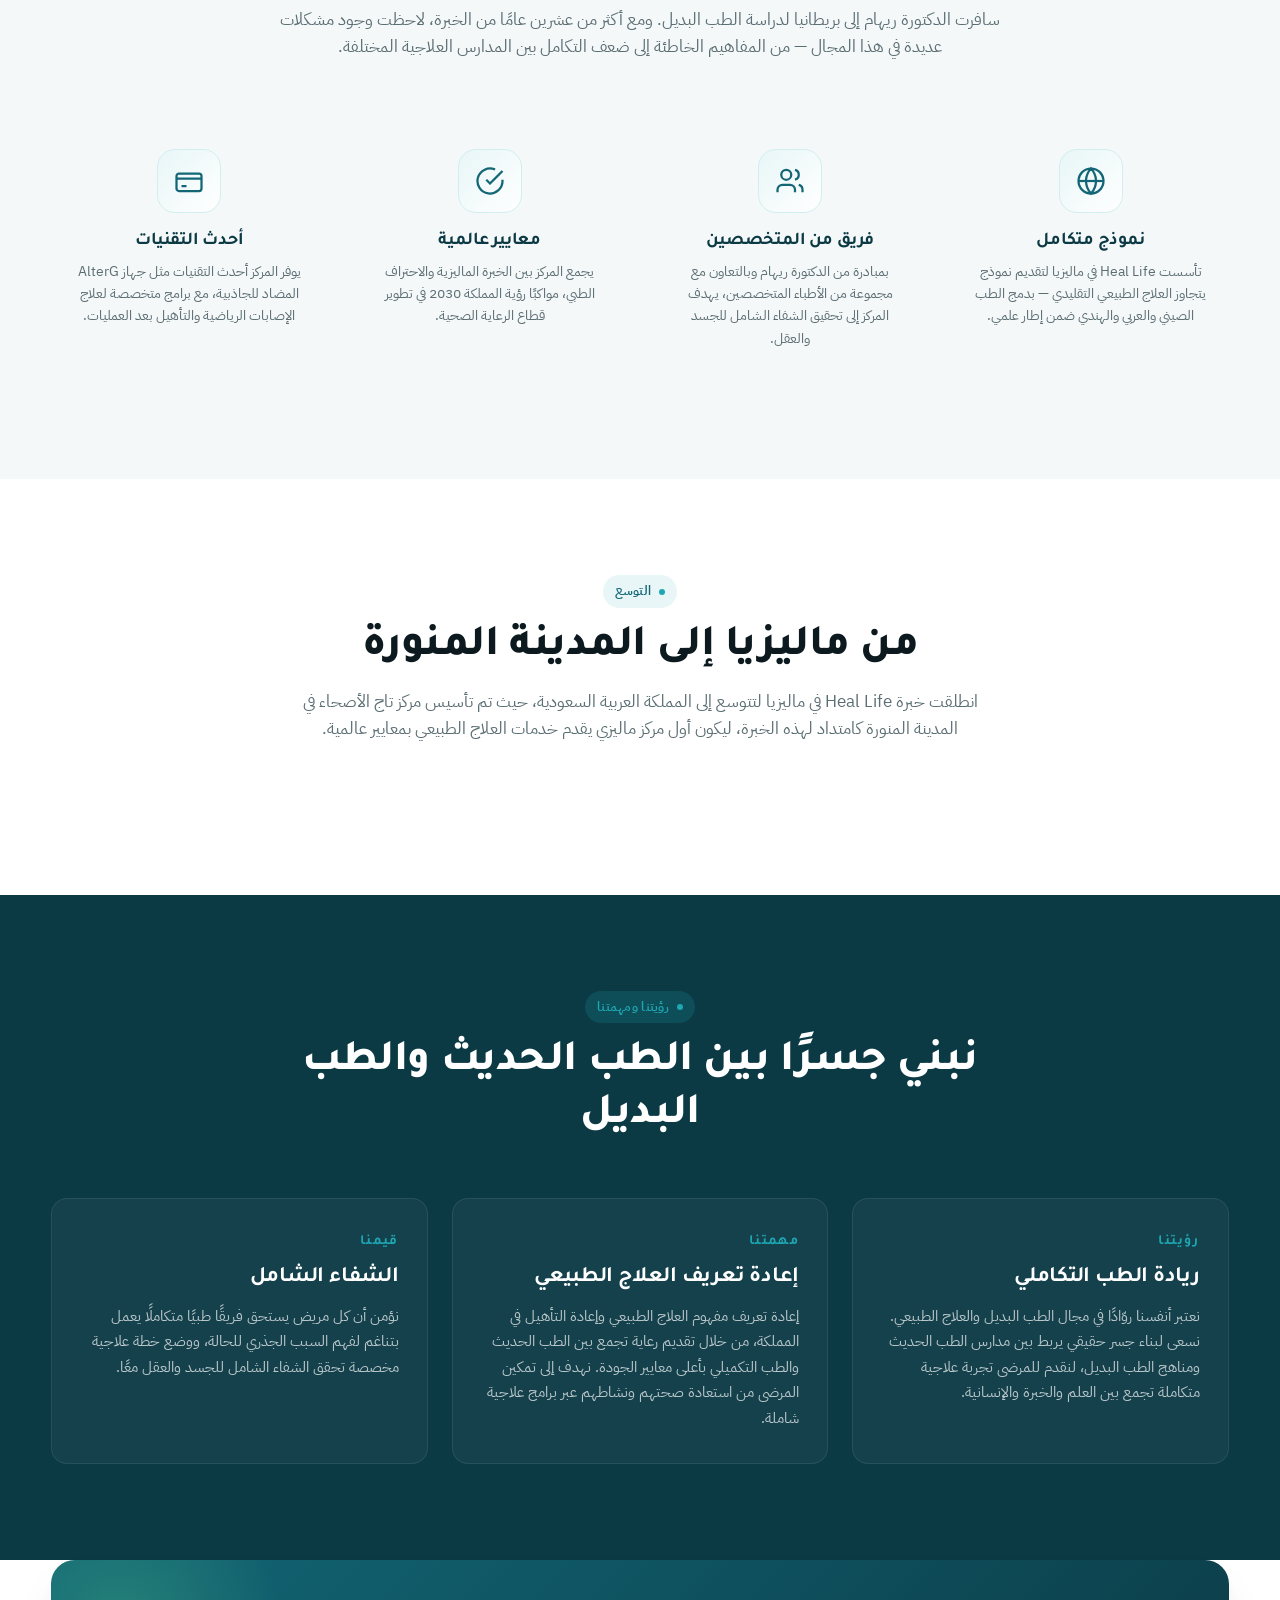
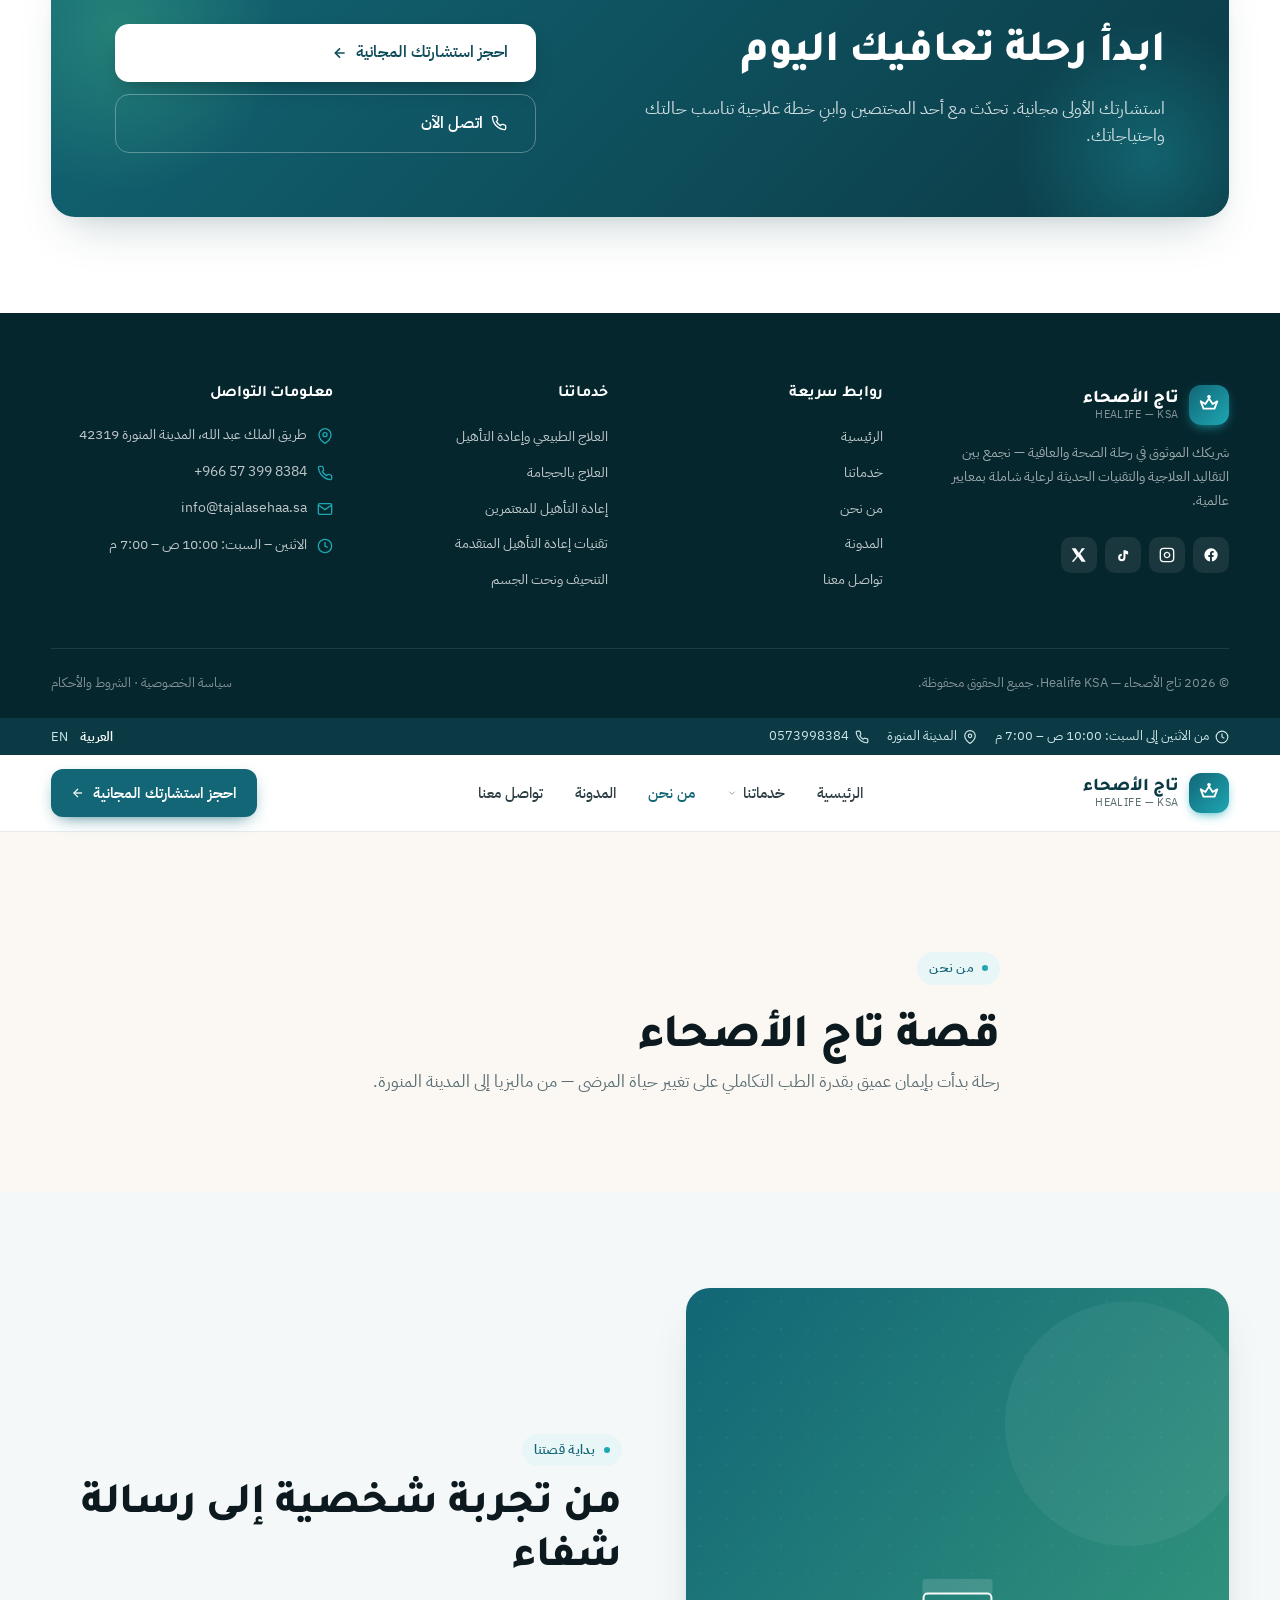
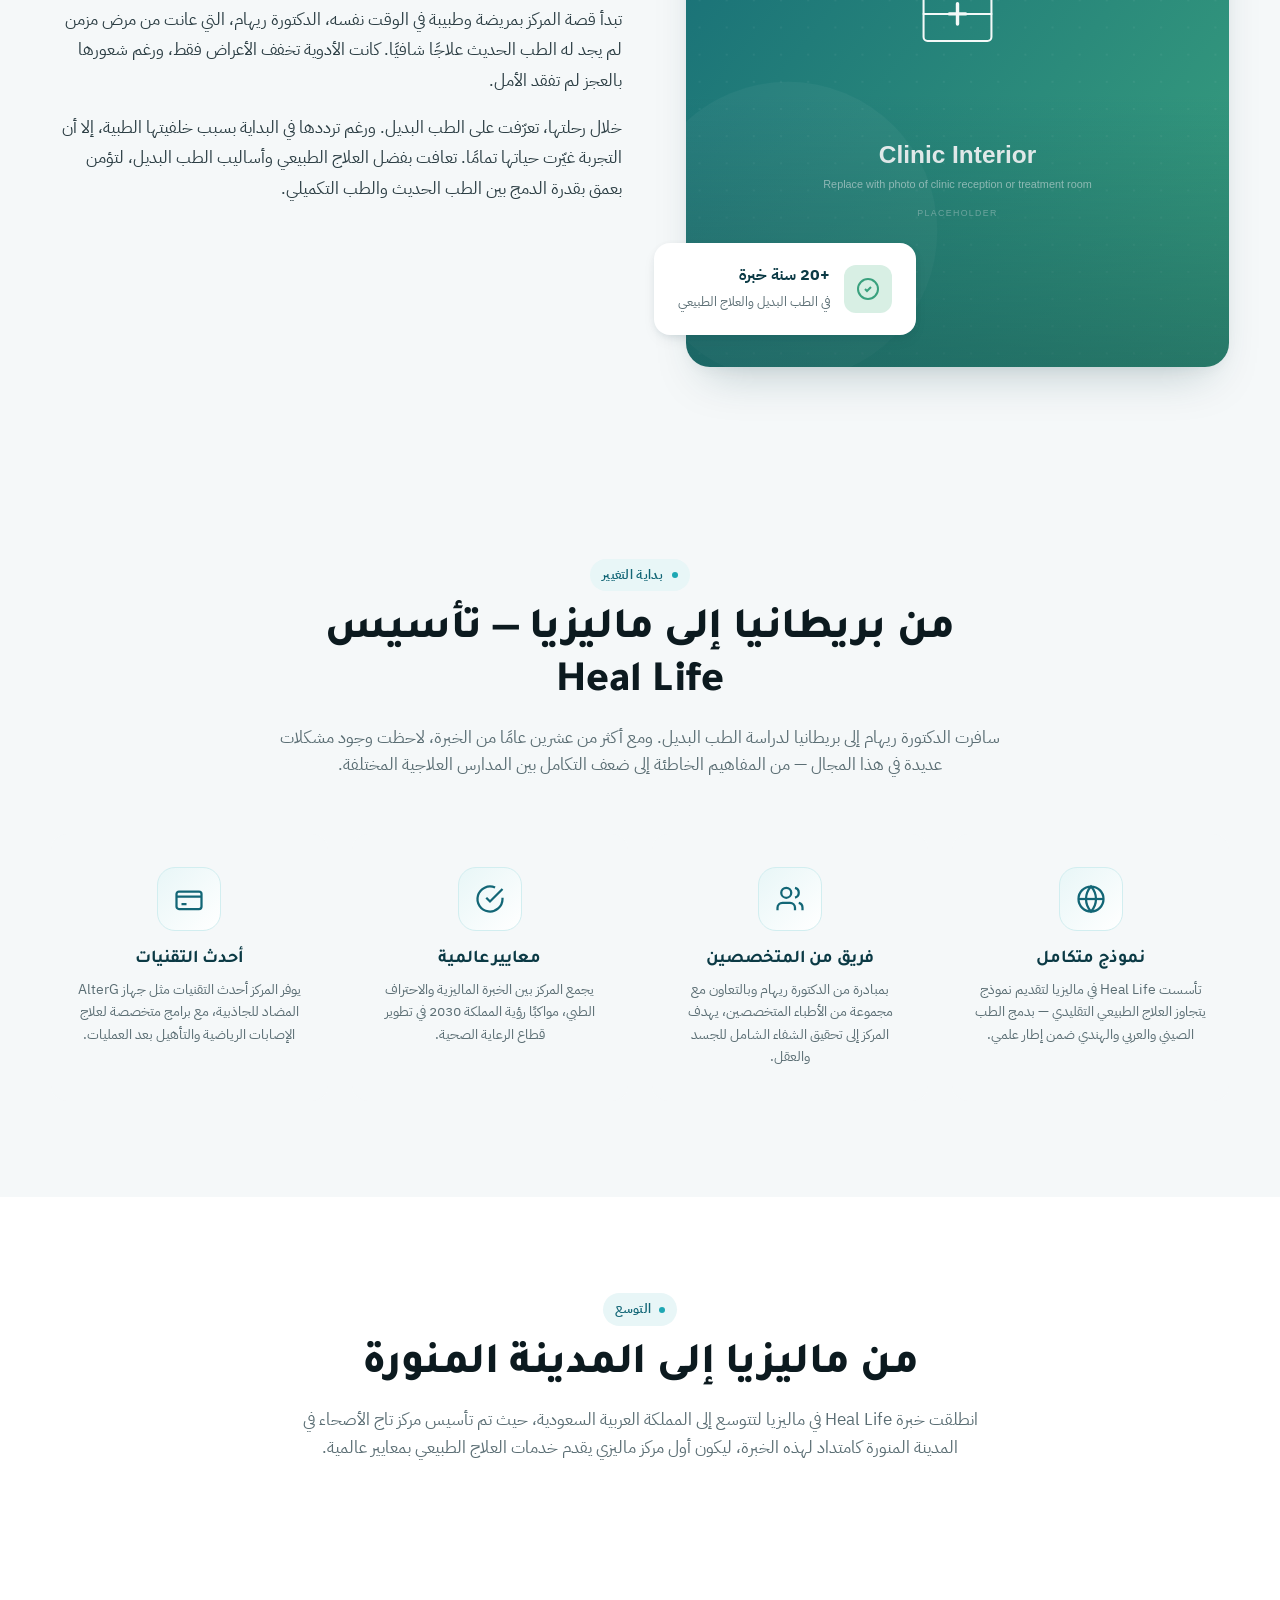
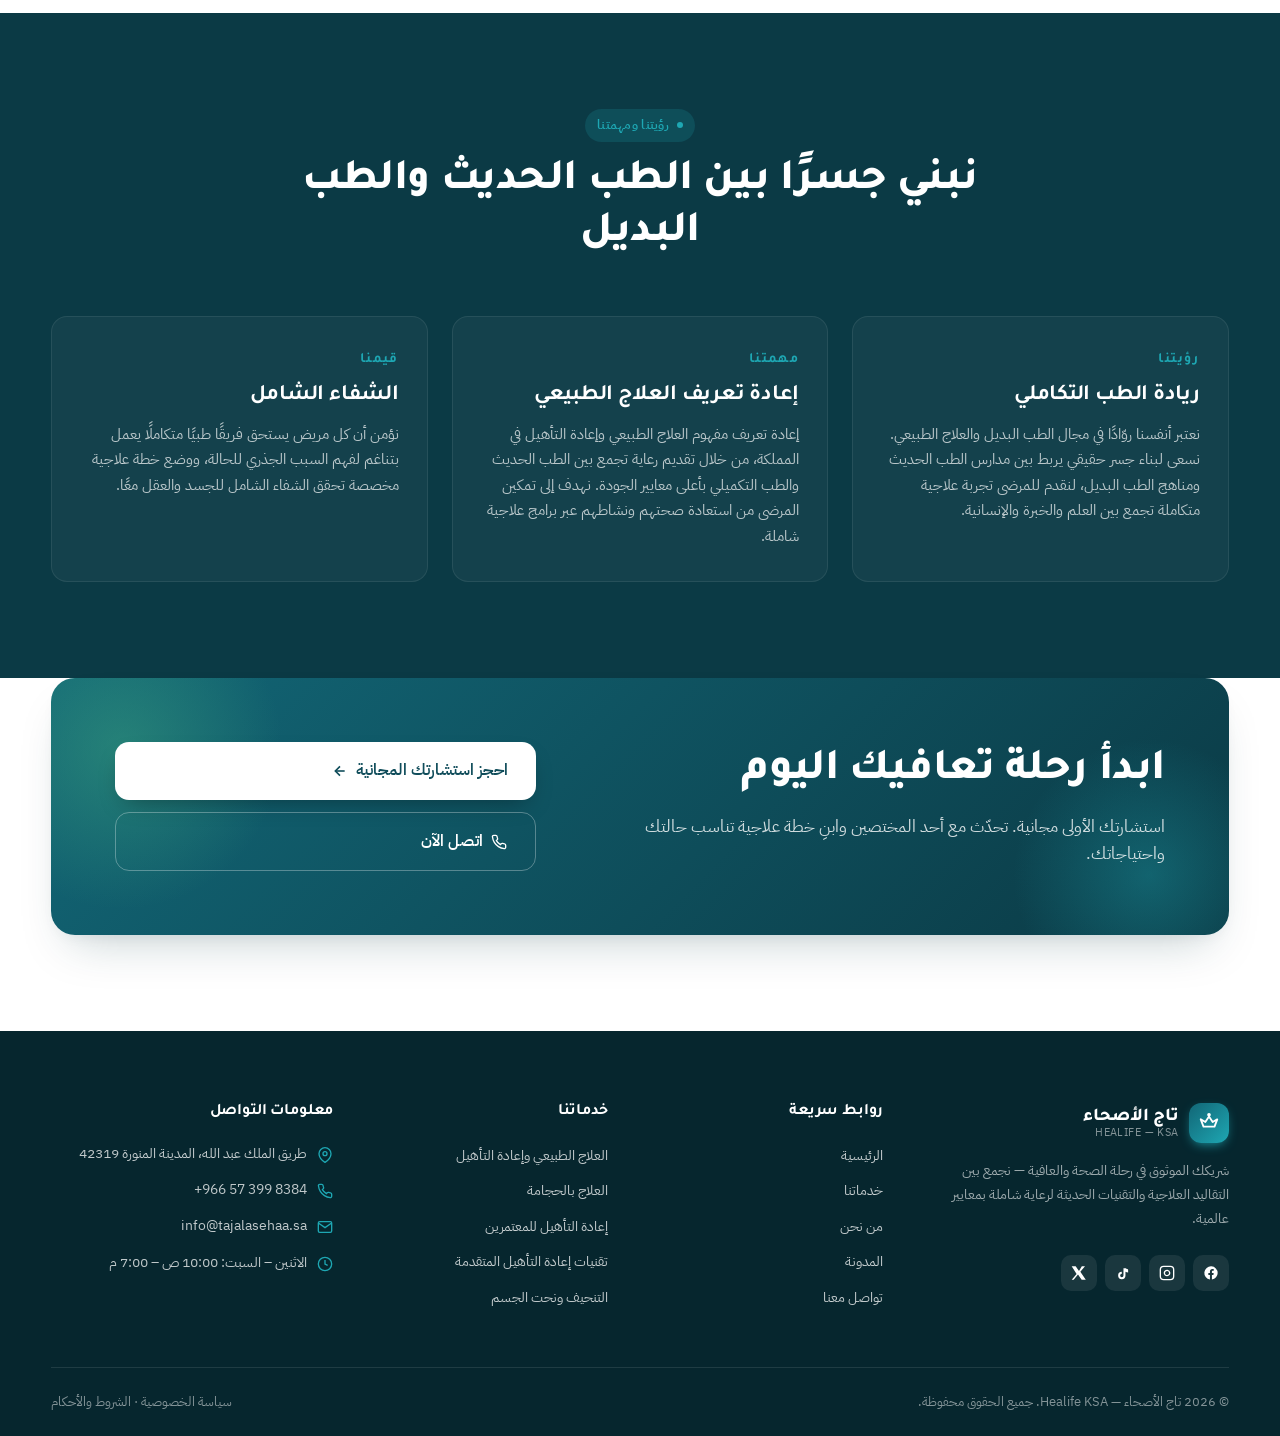
==== commit bf3b11ea: "Add services dropdown to about.html Added new styles and dropdown menu for services section in about" ====
--- a/tajelsehaa-website 2/about.html
+++ b/tajelsehaa-website 2/about.html
@@ -1,3 +1,319 @@
+<!doctype html>
+<html lang="ar" dir="rtl">
+<head>
+<meta charset="utf-8"/>
+<meta name="viewport" content="width=device-width, initial-scale=1"/>
+<title>من نحن — تاج الأصحاء | مركز علاج طبيعي وإعادة تأهيل في المدينة المنورة</title>
+<meta name="description" content="تعرّف على قصة تاج الأصحاء، مركز العلاج الطبيعي وإعادة التأهيل في المدينة المنورة. خبرة ماليزية رائدة تجمع بين الطب الحديث والعلاجات الطبيعية لرعاية صحية شاملة."/>
+<meta name="keywords" content="تاج الأصحاء, من نحن, علاج طبيعي المدينة المنورة, إعادة تأهيل, Heal Life, طب بديل, رؤية 2030, حجامة"/>
+<link rel="canonical" href="https://tajalasehaa.sa/about-us/"/>
+<meta property="og:title" content="من نحن — تاج الأصحاء | مركز علاج طبيعي في المدينة المنورة"/>
+<meta property="og:description" content="مركز تاج الأصحاء — خبرة ماليزية رائدة في العلاج الطبيعي وإعادة التأهيل بالمدينة المنورة. نجمع بين الطب الحديث والطب البديل."/>
+<meta property="og:type" content="website"/>
+<meta property="og:url" content="https://tajalasehaa.sa/about-us/"/>
+<meta property="og:locale" content="ar_SA"/>
+<meta name="twitter:card" content="summary_large_image"/>
+<meta name="robots" content="index, follow"/>
+<link rel="alternate" hreflang="ar" href="https://tajalasehaa.sa/about-us/"/>
+<link rel="preconnect" href="https://fonts.googleapis.com">
+<link rel="preconnect" href="https://fonts.gstatic.com" crossorigin>
+<link href="https://fonts.googleapis.com/css2?family=IBM+Plex+Sans+Arabic:wght@300;400;500;600;700&family=Tajawal:wght@400;500;700;800;900&display=swap" rel="stylesheet">
+<link rel="icon" type="image/svg+xml" href="assets/images/favicon.svg">
+<link rel="stylesheet" href="assets/css/styles.css">
+<script type="application/ld+json">
+{"@context":"https://schema.org","@type":"MedicalBusiness","name":"تاج الأصحاء","alternateName":"Taj AlAsehaa","url":"https://tajalasehaa.sa","description":"مركز علاج طبيعي وإعادة تأهيل متكامل في المدينة المنورة","address":{"@type":"PostalAddress","streetAddress":"طريق الملك عبد الله","addressLocality":"المدينة المنورة","addressRegion":"المدينة المنورة","postalCode":"42319","addressCountry":"SA"},"telephone":"+966573998384","email":"info@tajalasehaa.sa","openingHours":"Mo-Sa 10:00-19:00","priceRange":"$$","medicalSpecialty":"PhysicalTherapy"}
+</script>
+<style>
+.nav-dropdown{position:relative;display:inline-block}
+.nav-dropdown .dropdown-menu{display:none;position:absolute;top:100%;right:0;background:#fff;min-width:260px;border-radius:12px;box-shadow:0 8px 32px rgba(11,58,69,.12);padding:8px 0;z-index:1000;border:1px solid rgba(11,58,69,.06)}
+.nav-dropdown:hover .dropdown-menu{display:block}
+.dropdown-menu a{display:block;padding:10px 20px;color:var(--ink-900);font-size:.9rem;text-decoration:none;transition:background .2s,color .2s}
+.dropdown-menu a:hover{background:var(--sand-50,#fbf8f3);color:var(--teal-700)}
+</style>
+</head>
+<body>
+
+<!-- Utility bar -->
+<div class="util-bar">
+<div class="container">
+<div class="util-meta">
+<span>
+<svg viewBox="0 0 24 24" fill="none" stroke="currentColor" stroke-width="2"><circle cx="12" cy="12" r="10"/><polyline points="12,6 12,12 16,14"/></svg>
+من الاثنين إلى السبت: 10:00 ص – 7:00 م
+</span>
+<span>
+<svg viewBox="0 0 24 24" fill="none" stroke="currentColor" stroke-width="2"><path d="M21 10c0 7-9 13-9 13s-9-6-9-13a9 9 0 0 1 18 0z"/><circle cx="12" cy="10" r="3"/></svg>
+المدينة المنورة
+</span>
+<span>
+<svg viewBox="0 0 24 24" fill="none" stroke="currentColor" stroke-width="2"><path d="M22 16.92v3a2 2 0 0 1-2.18 2 19.79 19.79 0 0 1-8.63-3.07 19.5 19.5 0 0 1-6-6A19.79 19.79 0 0 1 2.13 4.18 2 2 0 0 1 4.11 2h3a2 2 0 0 1 2 1.72c.13.96.36 1.9.7 2.81a2 2 0 0 1-.45 2.11L8.09 9.91a16 16 0 0 0 6 6l1.27-1.27a2 2 0 0 1 2.11-.45c.91.34 1.85.57 2.81.7A2 2 0 0 1 22 16.92z"/></svg>
+<span style="direction:ltr">0573998384</span>
+</span>
+</div>
+<div class="util-lang">
+<button class="active">العربية</button>
+<button>EN</button>
+</div>
+</div>
+</div>
+
+<!-- Header -->
+<header class="site-header">
+<div class="container nav">
+<a class="logo" href="index.html">
+<div class="logo-mark">
+<svg viewBox="0 0 24 24" fill="none" stroke="currentColor" stroke-width="2" stroke-linecap="round" stroke-linejoin="round">
+<path d="M3 8l3 8h12l3-8-5 3-4-6-4 6z"/><circle cx="12" cy="3" r="1" fill="currentColor"/>
+</svg>
+</div>
+<div class="logo-text">
+<strong>تاج الأصحاء</strong>
+<small>HEALIFE — KSA</small>
+</div>
+</a>
+<nav class="nav-menu">
+<a href="index.html">الرئيسية</a>
+<div class="nav-dropdown">
+          <a href="services.html" class="has-dropdown">خدماتنا <svg class="caret" viewBox="0 0 24 24" fill="none" stroke="currentColor" stroke-width="2"><polyline points="6,9 12,15 18,9"/></svg></a>
+          <div class="dropdown-menu">
+            <a href="services/physiotherapy-rehabilitation.html">العلاج الطبيعي وإعادة التأهيل</a>
+            <a href="services/pain-management.html">إدارة الألم واستعادة الحركة</a>
+            <a href="services/specialized-rehab-pilgrims.html">إعادة التأهيل للمعتمرين</a>
+            <a href="services/advanced-rehab-tech.html">تقنيات إعادة التأهيل المتقدمة</a>
+            <a href="services/slimming.html">التنحيف ونحت الجسم</a>
+            <a href="services/cupping-therapy.html">العلاج بالحجامة</a>
+            <a href="services/home-physiotherapy.html">العلاج الطبيعي المنزلي</a>
+          </div>
+          </div>
+<a href="about.html" class="active">من نحن</a>
+<a href="blog.html">المدونة</a>
+<a href="contact.html">تواصل معنا</a>
+</nav>
+<div class="nav-cta">
+<a href="contact.html" class="btn btn-primary">
+احجز استشارتك المجانية
+<svg viewBox="0 0 24 24" fill="none" stroke="currentColor" stroke-width="2.2" width="14" height="14"><line x1="19" y1="12" x2="5" y2="12"/><polyline points="12,19 5,12 12,5"/></svg>
+</a>
+</div>
+</div>
+</header>
+
+<!-- Page Hero -->
+<section class="block" style="padding-top:120px; padding-bottom:40px; background:var(--sand-50);">
+<div class="container">
+<div class="block-head" style="text-align:start;">
+<span class="eyebrow">من نحن</span>
+<h1 style="font-size:clamp(2rem,4vw,3rem); margin-top:12px;">قصة تاج الأصحاء</h1>
+<p style="max-width:720px;">رحلة بدأت بإيمان عميق بقدرة الطب التكاملي على تغيير حياة المرضى — من ماليزيا إلى المدينة المنورة.</p>
+</div>
+</div>
+</section>
+
+<!-- Story Section: بداية قصتنا -->
+<section class="block about">
+<div class="container">
+<div class="about-grid">
+<div class="about-imgs">
+<div class="main"></div>
+<div class="pill">
+<div class="ico">
+<svg viewBox="0 0 24 24" fill="none" stroke="currentColor" stroke-width="2"><path d="M9 12l2 2 4-4"/><circle cx="12" cy="12" r="10"/></svg>
+</div>
+<div>
+<strong>+20 سنة خبرة</strong>
+<small>في الطب البديل والعلاج الطبيعي</small>
+</div>
+</div>
+</div>
+<div>
+<span class="eyebrow">بداية قصتنا</span>
+<h2 style="margin-top:14px;">من تجربة شخصية إلى رسالة شفاء</h2>
+<p>تبدأ قصة المركز بمريضة وطبيبة في الوقت نفسه، الدكتورة ريهام، التي عانت من مرض مزمن لم يجد له الطب الحديث علاجًا شافيًا. كانت الأدوية تخفف الأعراض فقط، ورغم شعورها بالعجز لم تفقد الأمل.</p>
+<p>خلال رحلتها، تعرّفت على الطب البديل. ورغم ترددها في البداية بسبب خلفيتها الطبية، إلا أن التجربة غيّرت حياتها تمامًا. تعافت بفضل العلاج الطبيعي وأساليب الطب البديل، لتؤمن بعمق بقدرة الدمج بين الطب الحديث والطب التكميلي.</p>
+</div>
+</div>
+</div>
+</section>
+
+<!-- بداية التغيير -->
+<section class="block" style="background:var(--bg-soft);">
+<div class="container">
+<div class="block-head">
+<span class="eyebrow">بداية التغيير</span>
+<h2>من بريطانيا إلى ماليزيا — تأسيس Heal Life</h2>
+<p style="max-width:780px;">سافرت الدكتورة ريهام إلى بريطانيا لدراسة الطب البديل. ومع أكثر من عشرين عامًا من الخبرة، لاحظت وجود مشكلات عديدة في هذا المجال — من المفاهيم الخاطئة إلى ضعف التكامل بين المدارس العلاجية المختلفة.</p>
+</div>
+<div class="why-grid">
+<div class="why-card">
+<div class="ico">
+<svg viewBox="0 0 24 24" fill="none" stroke="currentColor" stroke-width="1.8"><circle cx="12" cy="12" r="10"/><path d="M12 2a15 15 0 0 1 4 10 15 15 0 0 1-4 10 15 15 0 0 1-4-10 15 15 0 0 1 4-10z"/><path d="M2 12h20"/></svg>
+</div>
+<h3>نموذج متكامل</h3>
+<p>تأسست Heal Life في ماليزيا لتقديم نموذج يتجاوز العلاج الطبيعي التقليدي — بدمج الطب الصيني والعربي والهندي ضمن إطار علمي.</p>
+</div>
+<div class="why-card">
+<div class="ico">
+<svg viewBox="0 0 24 24" fill="none" stroke="currentColor" stroke-width="1.8"><path d="M16 21v-2a4 4 0 0 0-4-4H6a4 4 0 0 0-4 4v2"/><circle cx="9" cy="7" r="4"/><path d="M22 21v-2a4 4 0 0 0-3-3.87M16 3.13a4 4 0 0 1 0 7.75"/></svg>
+</div>
+<h3>فريق من المتخصصين</h3>
+<p>بمبادرة من الدكتورة ريهام وبالتعاون مع مجموعة من الأطباء المتخصصين، يهدف المركز إلى تحقيق الشفاء الشامل للجسد والعقل.</p>
+</div>
+<div class="why-card">
+<div class="ico">
+<svg viewBox="0 0 24 24" fill="none" stroke="currentColor" stroke-width="1.8"><path d="M22 11.08V12a10 10 0 1 1-5.93-9.14"/><polyline points="22,4 12,14.01 9,11.01"/></svg>
+</div>
+<h3>معايير عالمية</h3>
+<p>يجمع المركز بين الخبرة الماليزية والاحتراف الطبي، مواكبًا رؤية المملكة 2030 في تطوير قطاع الرعاية الصحية.</p>
+</div>
+<div class="why-card">
+<div class="ico">
+<svg viewBox="0 0 24 24" fill="none" stroke="currentColor" stroke-width="1.8"><rect x="2" y="6" width="20" height="14" rx="2"/><path d="M2 10h20M6 16h4"/></svg>
+</div>
+<h3>أحدث التقنيات</h3>
+<p>يوفر المركز أحدث التقنيات مثل جهاز AlterG المضاد للجاذبية، مع برامج متخصصة لعلاج الإصابات الرياضية والتأهيل بعد العمليات.</p>
+</div>
+</div>
+</div>
+</section>
+
+<!-- من ماليزيا إلى المدينة المنورة -->
+<section class="block">
+<div class="container">
+<div class="block-head">
+<span class="eyebrow">التوسع</span>
+<h2>من ماليزيا إلى المدينة المنورة</h2>
+<p style="max-width:780px;">انطلقت خبرة Heal Life في ماليزيا لتتوسع إلى المملكة العربية السعودية، حيث تم تأسيس مركز تاج الأصحاء في المدينة المنورة كامتداد لهذه الخبرة، ليكون أول مركز ماليزي يقدم خدمات العلاج الطبيعي بمعايير عالمية.</p>
+</div>
+</div>
+</section>
+
+<!-- رؤيتنا ومهمتنا -->
+<section class="block techniques">
+<div class="container">
+<div class="block-head">
+<span class="eyebrow">رؤيتنا ومهمتنا</span>
+<h2>نبني جسرًا بين الطب الحديث والطب البديل</h2>
+</div>
+<div class="tech-grid">
+<div class="tech-card">
+<div class="tech-num">رؤيتنا</div>
+<h3>ريادة الطب التكاملي</h3>
+<p>نعتبر أنفسنا روّادًا في مجال الطب البديل والعلاج الطبيعي. نسعى لبناء جسر حقيقي يربط بين مدارس الطب الحديث ومناهج الطب البديل، لنقدم للمرضى تجربة علاجية متكاملة تجمع بين العلم والخبرة والإنسانية.</p>
+</div>
+<div class="tech-card">
+<div class="tech-num">مهمتنا</div>
+<h3>إعادة تعريف العلاج الطبيعي</h3>
+<p>إعادة تعريف مفهوم العلاج الطبيعي وإعادة التأهيل في المملكة، من خلال تقديم رعاية تجمع بين الطب الحديث والطب التكميلي بأعلى معايير الجودة. نهدف إلى تمكين المرضى من استعادة صحتهم ونشاطهم عبر برامج علاجية شاملة.</p>
+</div>
+<div class="tech-card">
+<div class="tech-num">قيمنا</div>
+<h3>الشفاء الشامل</h3>
+<p>نؤمن أن كل مريض يستحق فريقًا طبيًا متكاملًا يعمل بتناغم لفهم السبب الجذري للحالة، ووضع خطة علاجية مخصصة تحقق الشفاء الشامل للجسد والعقل معًا.</p>
+</div>
+</div>
+</div>
+</section>
+
+<!-- CTA -->
+<section style="padding: 0 0 96px;">
+<div class="cta-banner">
+<div class="cta-banner-grid">
+<div>
+<h2>ابدأ رحلة تعافيك اليوم</h2>
+<p>استشارتك الأولى مجانية. تحدّث مع أحد المختصين وابنِ خطة علاجية تناسب حالتك واحتياجاتك.</p>
+</div>
+<div class="cta-banner-actions">
+<a href="contact.html" class="btn btn-primary btn-large">
+احجز استشارتك المجانية
+<svg viewBox="0 0 24 24" fill="none" stroke="currentColor" stroke-width="2.4" width="16" height="16"><line x1="19" y1="12" x2="5" y2="12"/><polyline points="12,19 5,12 12,5"/></svg>
+</a>
+<a href="tel:+966573998384" class="btn btn-secondary btn-large">
+<svg viewBox="0 0 24 24" fill="none" stroke="currentColor" stroke-width="2" width="16" height="16"><path d="M22 16.92v3a2 2 0 0 1-2.18 2 19.79 19.79 0 0 1-8.63-3.07 19.5 19.5 0 0 1-6-6A19.79 19.79 0 0 1 2.13 4.18 2 2 0 0 1 4.11 2h3a2 2 0 0 1 2 1.72c.13.96.36 1.9.7 2.81a2 2 0 0 1-.45 2.11L8.09 9.91a16 16 0 0 0 6 6l1.27-1.27a2 2 0 0 1 2.11-.45c.91.34 1.85.57 2.81.7A2 2 0 0 1 22 16.92z"/></svg>
+اتصل الآن
+</a>
+</div>
+</div>
+</div>
+</section>
+
+<!-- Footer -->
+<footer class="footer">
+<div class="container">
+<div class="footer-grid">
+<div class="footer-about">
+<a class="logo" href="index.html">
+<div class="logo-mark">
+<svg viewBox="0 0 24 24" fill="none" stroke="currentColor" stroke-width="2" stroke-linecap="round" stroke-linejoin="round">
+<path d="M3 8l3 8h12l3-8-5 3-4-6-4 6z"/><circle cx="12" cy="3" r="1" fill="currentColor"/>
+</svg>
+</div>
+<div class="logo-text">
+<strong style="color:white;">تاج الأصحاء</strong>
+<small style="color:rgba(255,255,255,0.5);">HEALIFE — KSA</small>
+</div>
+</a>
+<p>شريكك الموثوق في رحلة الصحة والعافية — نجمع بين التقاليد العلاجية والتقنيات الحديثة لرعاية شاملة بمعايير عالمية.</p>
+<div class="socials">
+<a href="#" aria-label="Facebook"><svg viewBox="0 0 24 24" fill="currentColor"><path d="M22 12a10 10 0 1 0-11.6 9.9V14.9H8V12h2.4V9.8c0-2.4 1.4-3.7 3.6-3.7 1 0 2.1.2 2.1.2v2.3h-1.2c-1.2 0-1.5.7-1.5 1.4V12h2.6l-.4 2.9h-2.2v7A10 10 0 0 0 22 12z"/></svg></a>
+<a href="#" aria-label="Instagram"><svg viewBox="0 0 24 24" fill="none" stroke="currentColor" stroke-width="2"><rect x="2" y="2" width="20" height="20" rx="5"/><path d="M16 11.4A4 4 0 1 1 12.6 8 4 4 0 0 1 16 11.4z"/><line x1="17.5" y1="6.5" x2="17.5" y2="6.5"/></svg></a>
+<a href="#" aria-label="TikTok"><svg viewBox="0 0 24 24" fill="currentColor"><path d="M19.6 6.3a4.6 4.6 0 0 1-3.4-1.5h-3.5v11a2.5 2.5 0 1 1-2.5-2.5v-3a5.5 5.5 0 1 0 5.5 5.5V10a7.6 7.6 0 0 0 4 1.2V8.1a4.6 4.6 0 0 1-.1-1.8z"/></svg></a>
+<a href="#" aria-label="Twitter"><svg viewBox="0 0 24 24" fill="currentColor"><path d="M18.2 2H21l-7 8 8.2 12H16l-5.5-7.6L4 22H1l7.4-8.5L1 2h6l5 7 4.2-7z"/></svg></a>
+</div>
+</div>
+<div>
+<h4>روابط سريعة</h4>
+<ul>
+<li><a href="index.html">الرئيسية</a></li>
+<li><a href="services.html">خدماتنا</a></li>
+<li><a href="about.html">من نحن</a></li>
+<li><a href="blog.html">المدونة</a></li>
+<li><a href="contact.html">تواصل معنا</a></li>
+</ul>
+</div>
+<div>
+<h4>خدماتنا</h4>
+<ul>
+<li><a href="services/physiotherapy-rehabilitation.html">العلاج الطبيعي وإعادة التأهيل</a></li>
+<li><a href="services/cupping-therapy.html">العلاج بالحجامة</a></li>
+<li><a href="services/specialized-rehab-pilgrims.html">إعادة التأهيل للمعتمرين</a></li>
+<li><a href="services/advanced-rehab-tech.html">تقنيات إعادة التأهيل المتقدمة</a></li>
+<li><a href="services/slimming.html">التنحيف ونحت الجسم</a></li>
+</ul>
+</div>
+<div class="footer-contact">
+<h4>معلومات التواصل</h4>
+<div class="item">
+<svg viewBox="0 0 24 24" fill="none" stroke="currentColor" stroke-width="2"><path d="M21 10c0 7-9 13-9 13s-9-6-9-13a9 9 0 0 1 18 0z"/><circle cx="12" cy="10" r="3"/></svg>
+<span>طريق الملك عبد الله، المدينة المنورة 42319</span>
+</div>
+<div class="item">
+<svg viewBox="0 0 24 24" fill="none" stroke="currentColor" stroke-width="2"><path d="M22 16.92v3a2 2 0 0 1-2.18 2 19.79 19.79 0 0 1-8.63-3.07 19.5 19.5 0 0 1-6-6A19.79 19.79 0 0 1 2.13 4.18 2 2 0 0 1 4.11 2h3a2 2 0 0 1 2 1.72c.13.96.36 1.9.7 2.81a2 2 0 0 1-.45 2.11L8.09 9.91a16 16 0 0 0 6 6l1.27-1.27a2 2 0 0 1 2.11-.45c.91.34 1.85.57 2.81.7A2 2 0 0 1 22 16.92z"/></svg>
+<span style="direction:ltr;display:inline-block">+966 57 399 8384</span>
+</div>
+<div class="item">
+<svg viewBox="0 0 24 24" fill="none" stroke="currentColor" stroke-width="2"><path d="M4 4h16c1.1 0 2 .9 2 2v12c0 1.1-.9 2-2 2H4c-1.1 0-2-.9-2-2V6c0-1.1.9-2 2-2z"/><polyline points="22,6 12,13 2,6"/></svg>
+<span style="direction:ltr;display:inline-block">info@tajalasehaa.sa</span>
+</div>
+<div class="item">
+<svg viewBox="0 0 24 24" fill="none" stroke="currentColor" stroke-width="2"><circle cx="12" cy="12" r="10"/><polyline points="12,6 12,12 16,14"/></svg>
+<span>الاثنين – السبت: 10:00 ص – 7:00 م</span>
+</div>
+</div>
+</div>
+<div class="footer-bottom">
+<span>© 2026 تاج الأصحاء — Healife KSA. جميع الحقوق محفوظة.</span>
+<span>سياسة الخصوصية · الشروط والأحكام</span>
+</div>
+</div>
+</footer>
+
+<a href="https://wa.me/966573998384" class="float-wa" aria-label="WhatsApp">
+<svg viewBox="0 0 24 24" fill="currentColor"><path d="M17.5 14.4c-.3-.1-1.7-.8-2-.9s-.5-.1-.7.1-.8.9-1 1.1-.4.2-.7.1c-.3-.1-1.2-.4-2.3-1.4-.9-.8-1.4-1.7-1.6-2-.2-.3 0-.5.1-.6.1-.1.3-.4.4-.5.1-.2.2-.3.3-.5s.1-.4 0-.5c-.1-.1-.7-1.6-.9-2.2-.2-.6-.5-.5-.7-.5h-.6c-.2 0-.5.1-.8.4s-1 1-1 2.4 1 2.8 1.2 3 2.1 3.2 5.1 4.5c.7.3 1.3.5 1.7.6.7.2 1.4.2 1.9.1.6-.1 1.7-.7 2-1.4.2-.7.2-1.2.2-1.4-.2-.1-.5-.2-.8-.4zM12 2A10 10 0 0 0 2 12a10 10 0 0 0 1.4 5.1L2 22l5-1.4A10 10 0 0 0 12 22a10 10 0 0 0 0-20zm0 18a8 8 0 0 1-4.4-1.3l-.3-.2-3 .8.8-2.9-.2-.3A8 8 0 1 1 20 12a8 8 0 0 1-8 8z"/></svg>
+</a>
+
+<script src="assets/js/main.js"></script>
+</body>
+</html>
 <!doctype html>
 <html lang="ar" dir="rtl">
 <head>
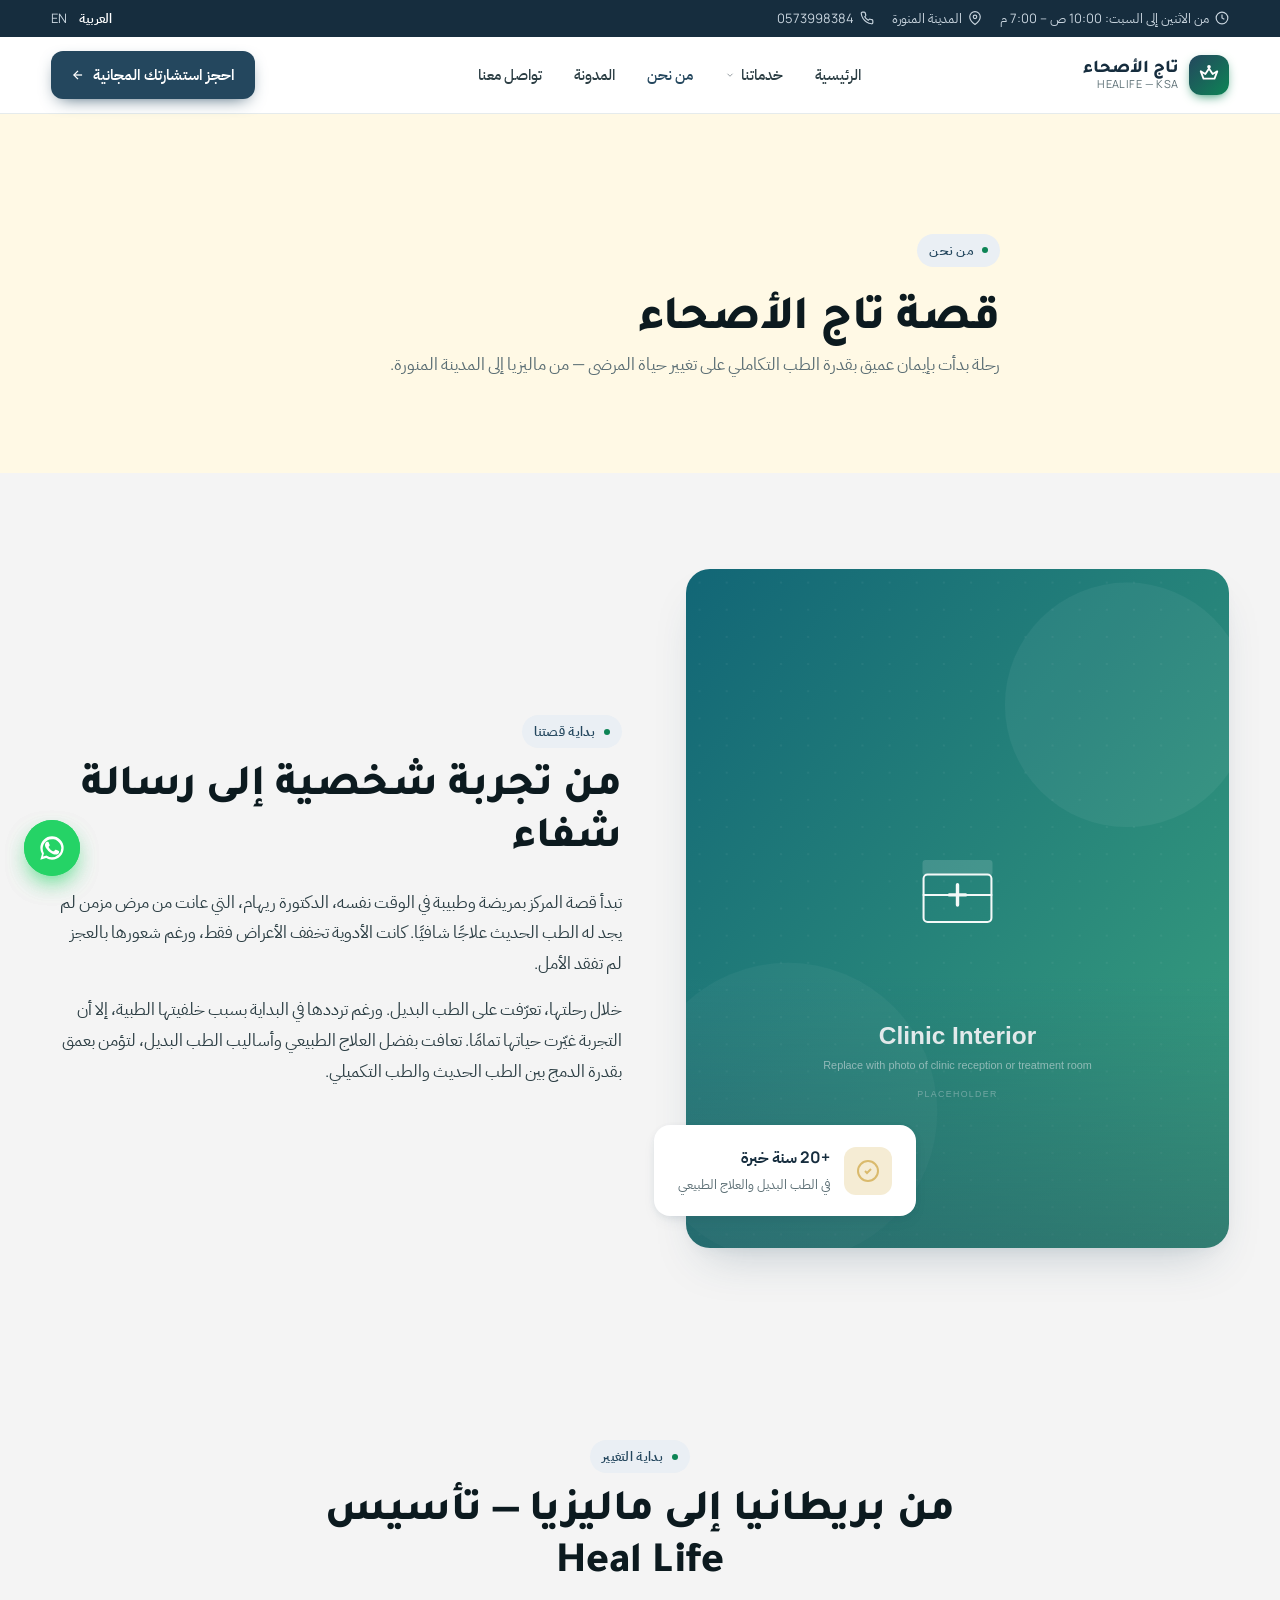
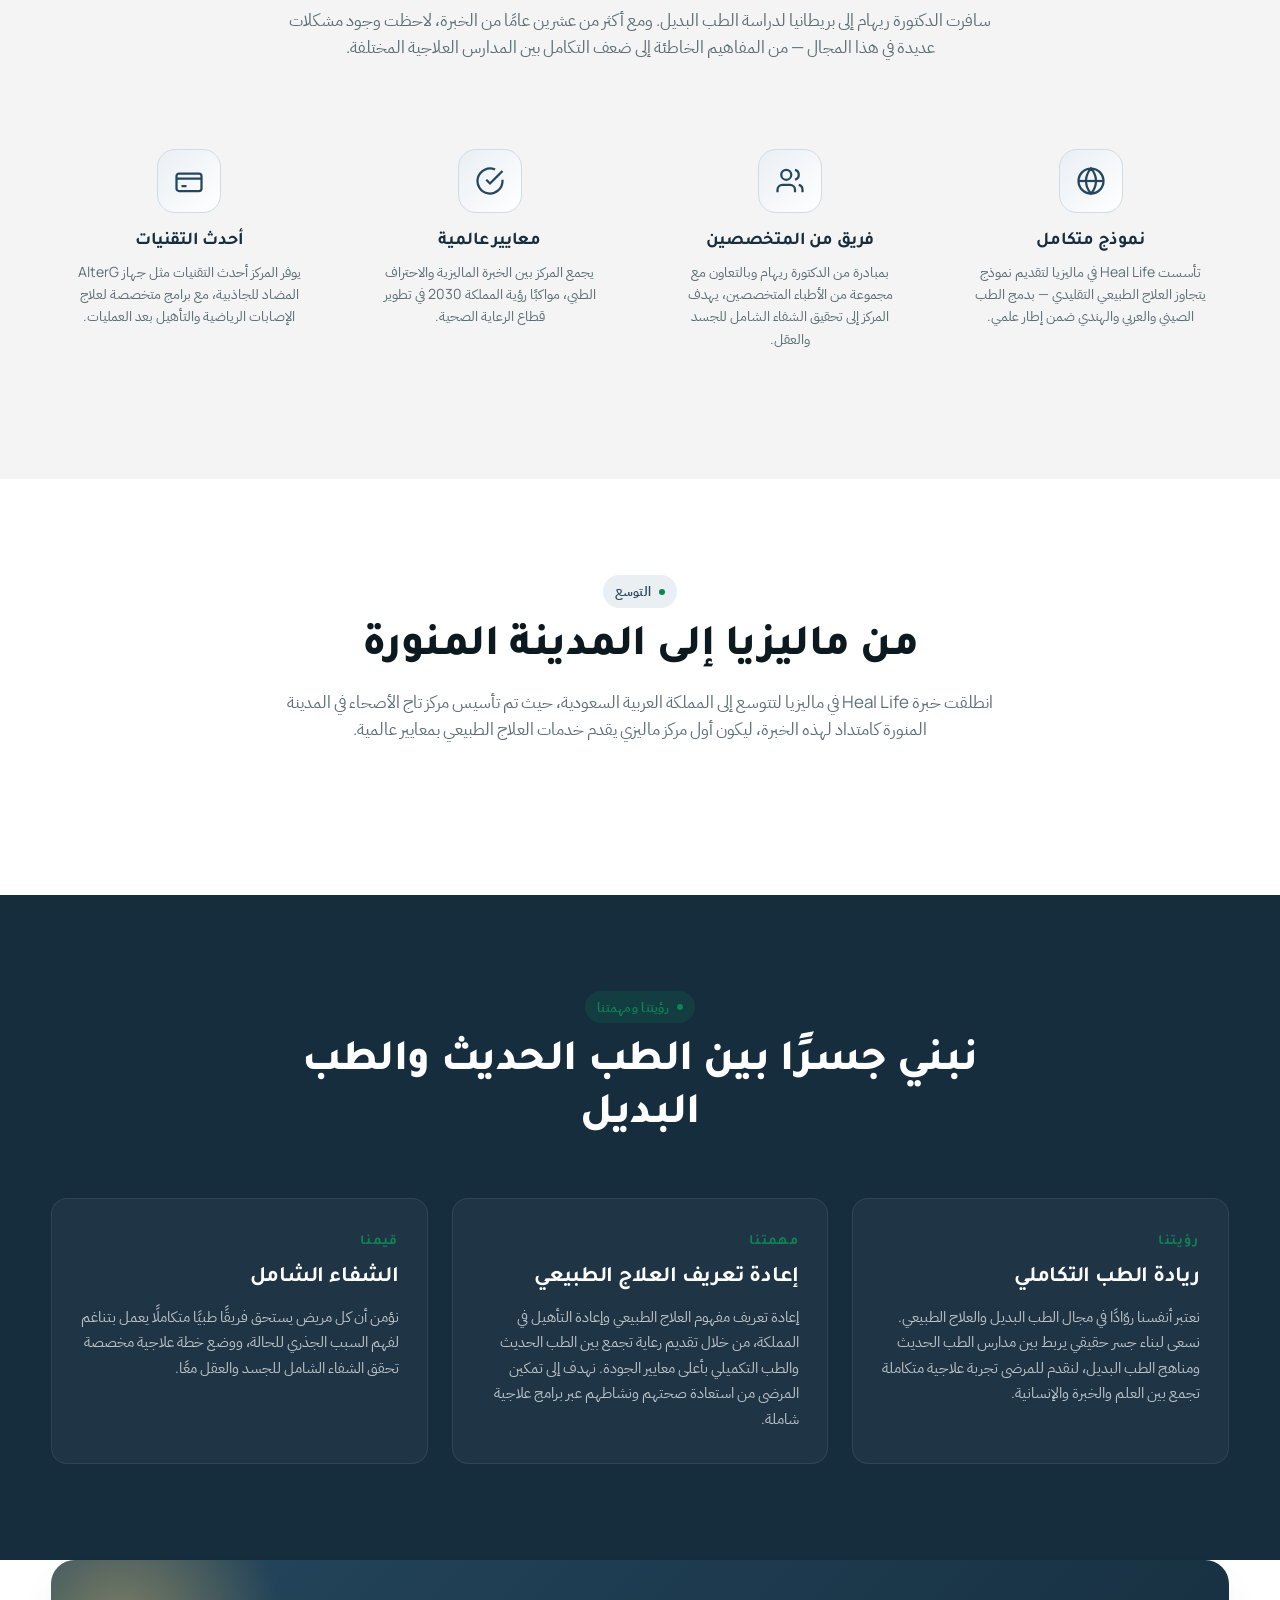
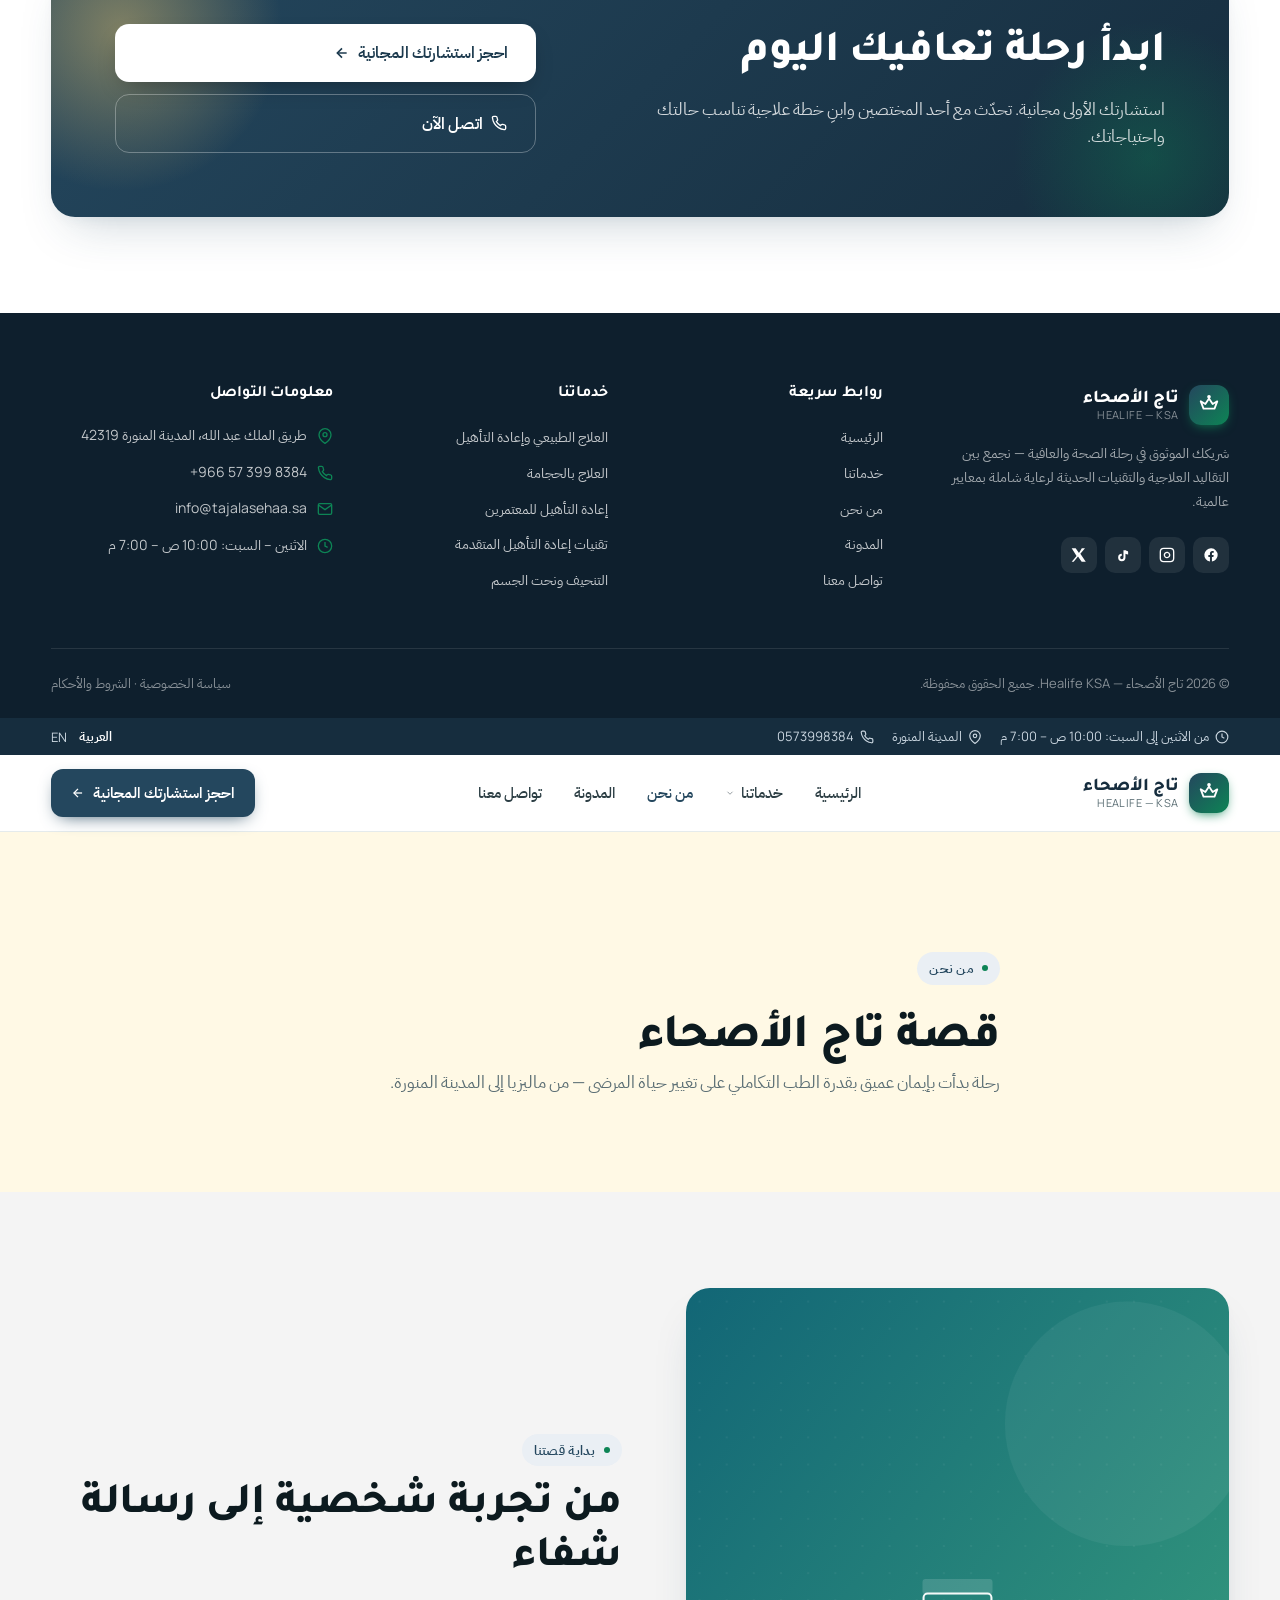
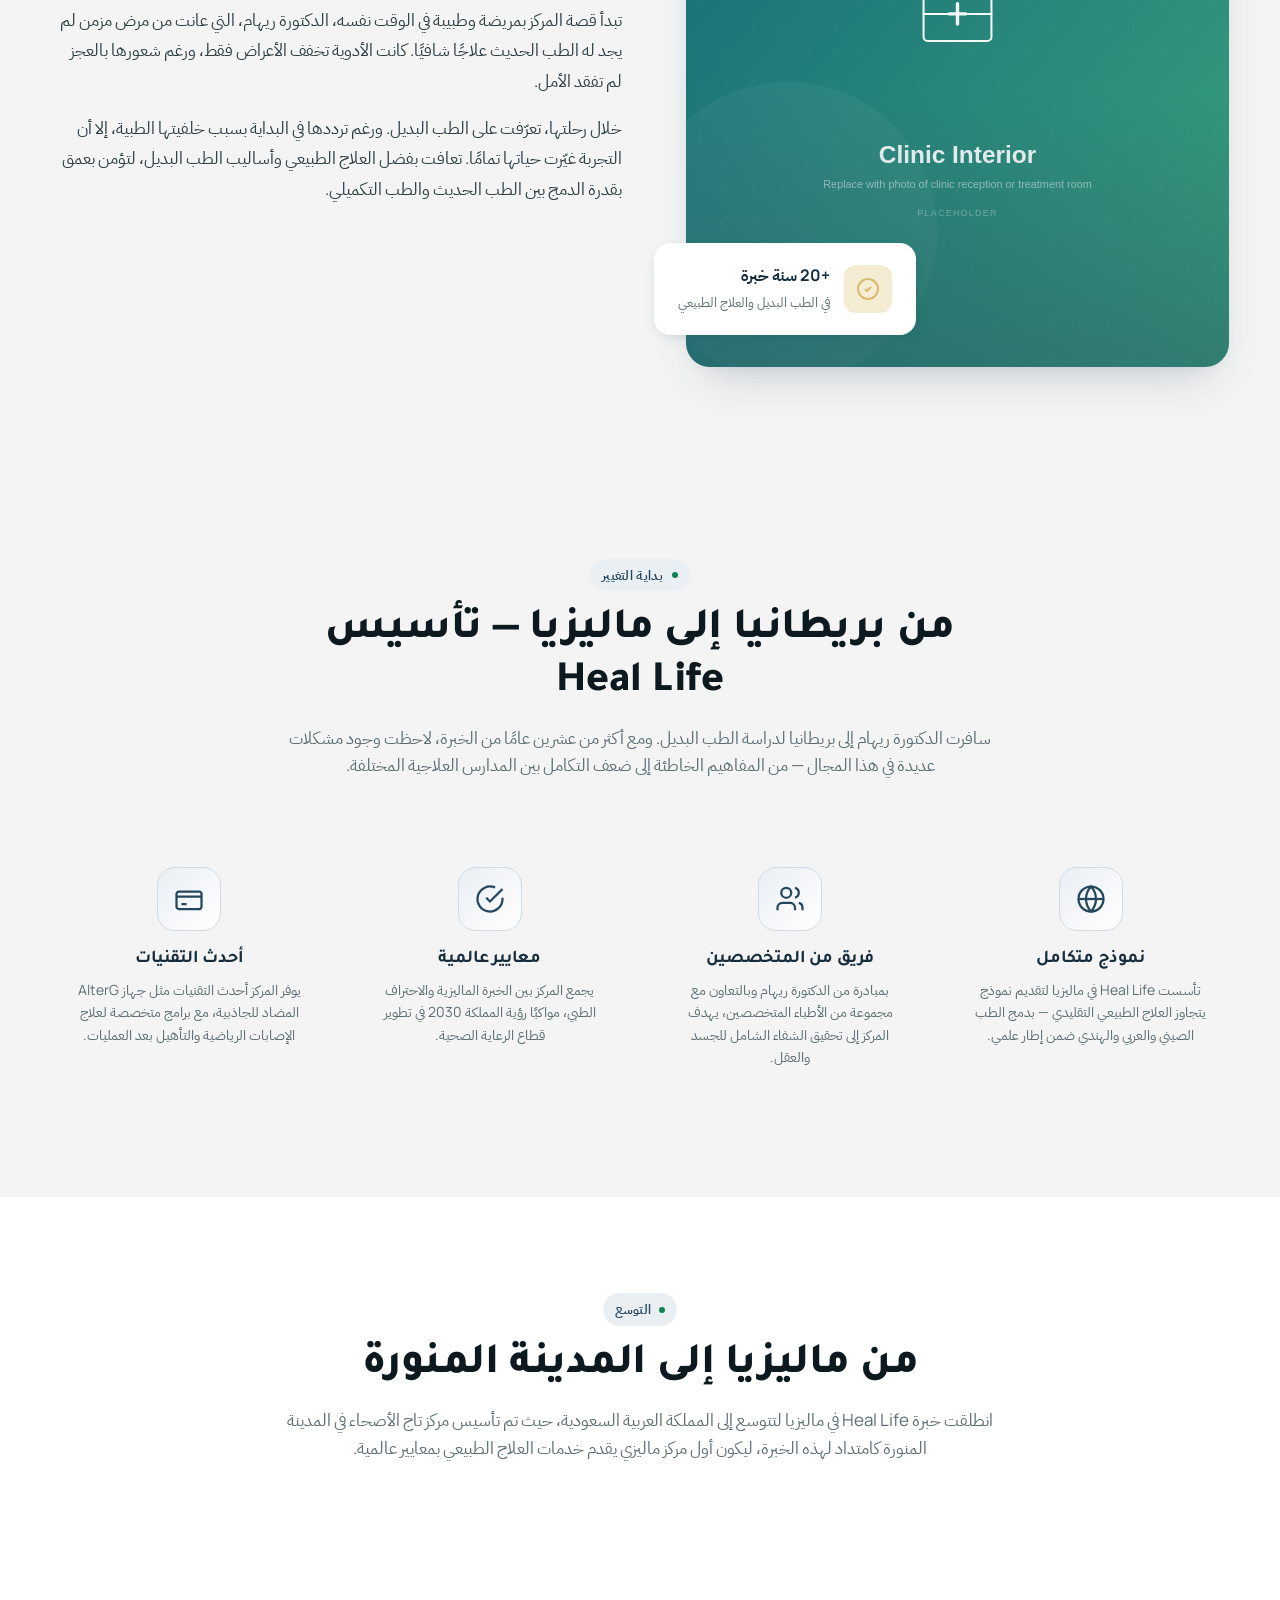
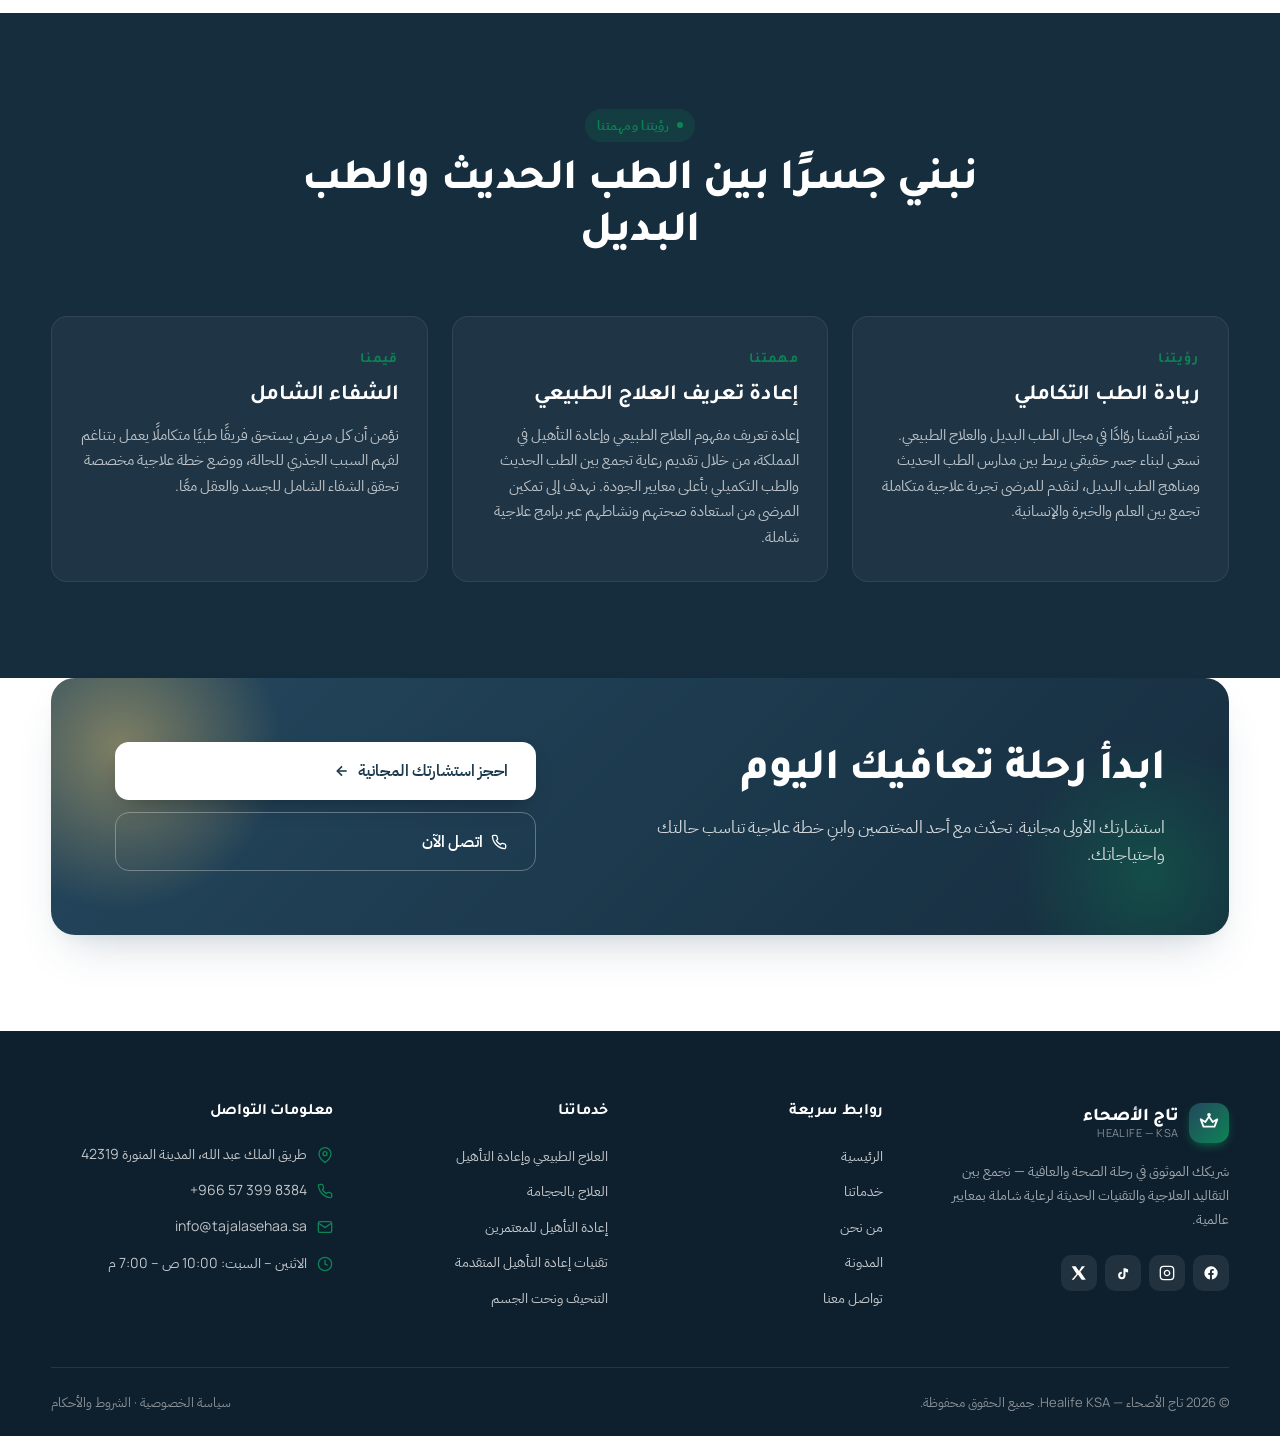
==== commit ca099d1a: "Update font links and dropdown styles in about.html" ====
--- a/tajelsehaa-website 2/about.html
+++ b/tajelsehaa-website 2/about.html
@@ -17,7 +17,7 @@
 <link rel="alternate" hreflang="ar" href="https://tajalasehaa.sa/about-us/"/>
 <link rel="preconnect" href="https://fonts.googleapis.com">
 <link rel="preconnect" href="https://fonts.gstatic.com" crossorigin>
-<link href="https://fonts.googleapis.com/css2?family=IBM+Plex+Sans+Arabic:wght@300;400;500;600;700&family=Tajawal:wght@400;500;700;800;900&display=swap" rel="stylesheet">
+<link href="https://fonts.googleapis.com/css2?family=IBM+Plex+Sans+Arabic:wght@300;400;500;600;700&family=Manrope:wght@300;400;500;600;700;800&family=Tajawal:wght@400;500;700;800;900&display=swap" rel="stylesheet">
 <link rel="icon" type="image/svg+xml" href="assets/images/favicon.svg">
 <link rel="stylesheet" href="assets/css/styles.css">
 <script type="application/ld+json">
@@ -25,10 +25,10 @@
 </script>
 <style>
 .nav-dropdown{position:relative;display:inline-block}
-.nav-dropdown .dropdown-menu{display:none;position:absolute;top:100%;right:0;background:#fff;min-width:260px;border-radius:12px;box-shadow:0 8px 32px rgba(11,58,69,.12);padding:8px 0;z-index:1000;border:1px solid rgba(11,58,69,.06)}
+.nav-dropdown .dropdown-menu{display:none;position:absolute;top:100%;right:0;background:#fff;min-width:260px;border-radius:12px;box-shadow:0 8px 32px rgba(36,71,94,.12);padding:8px 0;z-index:1000;border:1px solid rgba(36,71,94,.06)}
 .nav-dropdown:hover .dropdown-menu{display:block}
 .dropdown-menu a{display:block;padding:10px 20px;color:var(--ink-900);font-size:.9rem;text-decoration:none;transition:background .2s,color .2s}
-.dropdown-menu a:hover{background:var(--sand-50,#fbf8f3);color:var(--teal-700)}
+.dropdown-menu a:hover{background:var(--sand-50,#FFF9E5);color:var(--teal-700)}
 </style>
 </head>
 <body>
@@ -333,7 +333,7 @@
 <link rel="alternate" hreflang="ar" href="https://tajalasehaa.sa/about-us/"/>
 <link rel="preconnect" href="https://fonts.googleapis.com">
 <link rel="preconnect" href="https://fonts.gstatic.com" crossorigin>
-<link href="https://fonts.googleapis.com/css2?family=IBM+Plex+Sans+Arabic:wght@300;400;500;600;700&family=Tajawal:wght@400;500;700;800;900&display=swap" rel="stylesheet">
+<link href="https://fonts.googleapis.com/css2?family=IBM+Plex+Sans+Arabic:wght@300;400;500;600;700&family=Manrope:wght@300;400;500;600;700;800&family=Tajawal:wght@400;500;700;800;900&display=swap" rel="stylesheet">
 <link rel="icon" type="image/svg+xml" href="assets/images/favicon.svg">
 <link rel="stylesheet" href="assets/css/styles.css">
 <script type="application/ld+json">
--- a/tajelsehaa-website 2/assets/css/styles.css
+++ b/tajelsehaa-website 2/assets/css/styles.css
@@ -1,26 +1,26 @@
 /* ---------- Tokens ---------- */
   :root {
-    --teal-900: #0b3a45;
-    --teal-800: #0f4c5a;
-    --teal-700: #126676;
-    --teal-600: #178899;
-    --teal-500: #1ea7b3;
-    --teal-50:  #e8f6f7;
-    --teal-100: #d2eef0;
-    --green-600: #3aa17e;
-    --green-500: #58b894;
-    --green-100: #d8efe4;
-    --sand-50:  #fbf8f3;
+    --teal-900: #162d3e;
+    --teal-800: #1c3a4e;
+    --teal-700: #24475E;
+    --teal-600: #2d5a73;
+    --teal-500: #0D8455;
+    --teal-50:  #eaeff4;
+    --teal-100: #d0dbe5;
+    --green-600: #DABA6C;
+    --green-500: #e2c98a;
+    --green-100: #f5ecd4;
+    --sand-50:  #FFF9E5;
     --ink-900:  #0c1a1f;
     --ink-700:  #2c3e44;
     --ink-500:  #5b6e74;
     --ink-300:  #97a6ab;
     --line:     #e5ebec;
     --bg:       #ffffff;
-    --bg-soft:  #f5f8f9;
-    --shadow-sm: 0 1px 2px rgba(11,58,69,.06), 0 1px 3px rgba(11,58,69,.04);
-    --shadow-md: 0 6px 18px -8px rgba(11,58,69,.18), 0 2px 6px rgba(11,58,69,.06);
-    --shadow-lg: 0 24px 48px -20px rgba(11,58,69,.25), 0 6px 18px -10px rgba(11,58,69,.12);
+    --bg-soft:  #F4F4F4;
+    --shadow-sm: 0 1px 2px rgba(36,71,94,.06), 0 1px 3px rgba(36,71,94,.04);
+    --shadow-md: 0 6px 18px -8px rgba(36,71,94,.18), 0 2px 6px rgba(36,71,94,.06);
+    --shadow-lg: 0 24px 48px -20px rgba(36,71,94,.25), 0 6px 18px -10px rgba(36,71,94,.12);
     --radius-sm: 10px;
     --radius:    16px;
     --radius-lg: 24px;
@@ -28,7 +28,7 @@
   *, *::before, *::after { box-sizing: border-box; }
   html, body { margin: 0; padding: 0; }
   body {
-    font-family: "IBM Plex Sans Arabic", "Tajawal", system-ui, sans-serif;
+    font-family: "Manrope", "IBM Plex Sans Arabic", "Tajawal", system-ui, sans-serif;
     color: var(--ink-900);
     background: var(--bg);
     font-size: 16px;
@@ -40,7 +40,7 @@
   a { color: inherit; text-decoration: none; }
   button { font-family: inherit; cursor: pointer; border: none; background: none; }
   .container { width: min(1240px, 92%); margin: 0 auto; }
-  h1, h2, h3, h4 { font-family: "Tajawal", "IBM Plex Sans Arabic", sans-serif; font-weight: 800; letter-spacing: -0.01em; line-height: 1.2; margin: 0; color: var(--ink-900); }
+  h1, h2, h3, h4 { font-family: "Benida", "Tajawal", "IBM Plex Sans Arabic", sans-serif; font-weight: 800; letter-spacing: -0.01em; line-height: 1.2; margin: 0; color: var(--ink-900); }
   h2 { font-size: clamp(28px, 3.4vw, 44px); }
   h3 { font-size: 22px; font-weight: 700; }
   p  { margin: 0; color: var(--ink-700); }
@@ -55,7 +55,7 @@
   /* ---------- Top utility bar ---------- */
   .util-bar {
     background: var(--teal-900);
-    color: #cfe6e9;
+    color: #c8d4de;
     font-size: 13px;
   }
   .util-bar .container {
@@ -66,7 +66,7 @@
   .util-meta span { display: inline-flex; align-items: center; gap: 6px; }
   .util-meta svg { width: 14px; height: 14px; }
   .util-lang { display: inline-flex; gap: 12px; }
-  .util-lang button { color: #cfe6e9; font-size: 13px; padding: 0; }
+  .util-lang button { color: #c8d4de; font-size: 13px; padding: 0; }
   .util-lang button.active { color: white; font-weight: 600; }
 
   /* ---------- Header ---------- */
@@ -90,7 +90,7 @@
   }
   .logo-mark svg { width: 22px; height: 22px; }
   .logo-text { display: flex; flex-direction: column; line-height: 1.05; }
-  .logo-text strong { font-family: "Tajawal", sans-serif; font-weight: 800; font-size: 18px; color: var(--teal-900); }
+  .logo-text strong { font-family: "Benida", "Tajawal", sans-serif; font-weight: 800; font-size: 18px; color: var(--teal-900); }
   .logo-text small { font-size: 11px; color: var(--ink-500); letter-spacing: 0.04em; }
 
   .nav-menu { display: flex; gap: 4px; align-items: center; }
@@ -134,8 +134,8 @@
   .hero::before {
     content:""; position: absolute; inset: 0; pointer-events: none;
     background:
-      radial-gradient(circle at 90% 10%, rgba(30,167,179,0.08), transparent 40%),
-      radial-gradient(circle at 5% 85%, rgba(58,161,126,0.07), transparent 40%);
+      radial-gradient(circle at 90% 10%, rgba(13,132,85,0.08), transparent 40%),
+      radial-gradient(circle at 5% 85%, rgba(218,186,108,0.07), transparent 40%);
   }
   .hero-grid {
     display: grid; grid-template-columns: 1.05fr 1fr;
@@ -143,7 +143,7 @@
   }
   .hero-eyebrow { margin-bottom: 20px; }
   .hero h1 {
-    font-family: "Tajawal", sans-serif;
+    font-family: "Benida", "Tajawal", sans-serif;
     font-weight: 900;
     font-size: clamp(38px, 5.2vw, 68px);
     line-height: 1.08;
@@ -185,7 +185,7 @@
     border-top: 1px solid var(--line);
     flex-wrap: wrap;
   }
-  .trust-item .num { font-family: "Tajawal", sans-serif; font-weight: 800; font-size: 28px; color: var(--teal-800); line-height: 1; }
+  .trust-item .num { font-family: "Benida", "Tajawal", sans-serif; font-weight: 800; font-size: 28px; color: var(--teal-800); line-height: 1; }
   .trust-item .lbl { font-size: 13px; color: var(--ink-500); margin-top: 4px; }
 
   /* Hero visual */
@@ -200,7 +200,7 @@
   .hero-visual .photo {
     position: absolute; inset: 0;
     background:
-      linear-gradient(180deg, rgba(11,58,69,0) 40%, rgba(11,58,69,0.55) 100%),
+      linear-gradient(180deg, rgba(36,71,94,0) 40%, rgba(36,71,94,0.55) 100%),
       url('../images/hero-rehab.svg') center/cover;
   }
   .hero-visual .photo-fallback {
@@ -237,7 +237,7 @@
   .hero-card .text { font-size: 13px; line-height: 1.4; }
   .hero-card .text strong { display: block; font-size: 14px; color: var(--ink-900); margin-bottom: 2px; }
   .hero-card .text span { color: var(--ink-500); }
-  .hero-card .stars { color: #f4b740; font-size: 13px; letter-spacing: 1px; }
+  .hero-card .stars { color: #DABA6C; font-size: 13px; letter-spacing: 1px; }
 
   /* ---------- Why-strip (chip row) ---------- */
   .why-strip {
@@ -263,7 +263,7 @@
   .why-chip:first-child { border-right: none; }
   .why-chip .ico {
     width: 36px; height: 36px; border-radius: 10px;
-    background: rgba(30,167,179,0.18);
+    background: rgba(13,132,85,0.18);
     color: var(--teal-500);
     display: grid; place-items: center; flex: 0 0 36px;
   }
@@ -327,7 +327,7 @@
     aspect-ratio: 4/5;
     border-radius: var(--radius-lg);
     background:
-      linear-gradient(180deg, transparent 60%, rgba(11,58,69,0.4)),
+      linear-gradient(180deg, transparent 60%, rgba(36,71,94,0.4)),
       url('../images/about-clinic.svg') center/cover,
       var(--teal-700);
     box-shadow: var(--shadow-lg);
@@ -424,9 +424,9 @@
     background-size: cover; background-position: center;
     position: relative;
   }
-  .program-img.p1 { background-image: linear-gradient(180deg, transparent, rgba(11,58,69,0.5)), url('../images/program-rehab.svg'); background-color: var(--teal-700); }
-  .program-img.p2 { background-image: linear-gradient(180deg, transparent, rgba(11,58,69,0.5)), url('../images/program-home.svg'); background-color: var(--teal-600); }
-  .program-img.p3 { background-image: linear-gradient(180deg, transparent, rgba(11,58,69,0.5)), url('../images/program-umrah.svg'); background-color: var(--green-600); }
+  .program-img.p1 { background-image: linear-gradient(180deg, transparent, rgba(36,71,94,0.5)), url('../images/program-rehab.svg'); background-color: var(--teal-700); }
+  .program-img.p2 { background-image: linear-gradient(180deg, transparent, rgba(36,71,94,0.5)), url('../images/program-home.svg'); background-color: var(--teal-600); }
+  .program-img.p3 { background-image: linear-gradient(180deg, transparent, rgba(36,71,94,0.5)), url('../images/program-umrah.svg'); background-color: var(--green-600); }
   .program-tag {
     position: absolute; top: 16px; right: 16px;
     background: rgba(255,255,255,0.95);
@@ -450,7 +450,7 @@
   .techniques { background: var(--teal-900); color: white; }
   .techniques h2, .techniques .block-head p { color: white; }
   .techniques .block-head p { color: rgba(255,255,255,0.7); }
-  .techniques .eyebrow { background: rgba(30,167,179,0.18); color: var(--teal-500); }
+  .techniques .eyebrow { background: rgba(13,132,85,0.18); color: var(--teal-500); }
   .techniques .eyebrow::before { background: var(--teal-500); }
   .tech-grid { display: grid; grid-template-columns: repeat(3, 1fr); gap: 24px; }
   .tech-card {
@@ -460,9 +460,9 @@
     padding: 32px 28px;
     transition: 0.25s ease;
   }
-  .tech-card:hover { background: rgba(255,255,255,0.07); border-color: rgba(30,167,179,0.4); }
+  .tech-card:hover { background: rgba(255,255,255,0.07); border-color: rgba(13,132,85,0.4); }
   .tech-num {
-    font-family: "Tajawal", sans-serif;
+    font-family: "Benida", "Tajawal", sans-serif;
     font-size: 14px; font-weight: 700;
     color: var(--teal-500);
     margin-bottom: 12px; letter-spacing: 0.1em;
@@ -488,7 +488,7 @@
     font-weight: 900;
   }
   .quote-card .stars {
-    color: #f4b740; font-size: 16px; margin-bottom: 16px;
+    color: #DABA6C; font-size: 16px; margin-bottom: 16px;
     letter-spacing: 2px;
   }
   .quote-card .text {
@@ -522,13 +522,13 @@
     content:""; position: absolute;
     top: -120px; left: -120px;
     width: 380px; height: 380px;
-    background: radial-gradient(circle, rgba(58,161,126,0.5), transparent 60%);
+    background: radial-gradient(circle, rgba(218,186,108,0.5), transparent 60%);
   }
   .cta-banner::after {
     content:""; position: absolute;
     bottom: -100px; right: -80px;
     width: 320px; height: 320px;
-    background: radial-gradient(circle, rgba(30,167,179,0.35), transparent 60%);
+    background: radial-gradient(circle, rgba(13,132,85,0.35), transparent 60%);
   }
   .cta-banner-grid {
     display: grid; grid-template-columns: 1.4fr 1fr;
@@ -589,8 +589,8 @@
   .map-placeholder {
     position: absolute; inset: 0;
     background:
-      radial-gradient(circle at 30% 40%, rgba(30,167,179,0.12), transparent 40%),
-      radial-gradient(circle at 70% 60%, rgba(58,161,126,0.10), transparent 40%),
+      radial-gradient(circle at 30% 40%, rgba(13,132,85,0.12), transparent 40%),
+      radial-gradient(circle at 70% 60%, rgba(218,186,108,0.10), transparent 40%),
       linear-gradient(180deg, #eef4f5, #e2eef0);
   }
   .map-placeholder svg.streets { position: absolute; inset: 0; width: 100%; height: 100%; }
@@ -604,7 +604,7 @@
     transform: rotate(-45deg);
     margin: 0 auto;
     display: grid; place-items: center;
-    box-shadow: 0 8px 16px -4px rgba(11,58,69,0.4);
+    box-shadow: 0 8px 16px -4px rgba(36,71,94,0.4);
     animation: pin-bounce 2s infinite;
   }
   .map-pin .pin svg { transform: rotate(45deg); width: 22px; height: 22px; color: white; }
@@ -654,7 +654,7 @@
 
   /* ---------- Footer ---------- */
   .footer {
-    background: #06262e; color: rgba(255,255,255,0.75);
+    background: #0e1f2d; color: rgba(255,255,255,0.75);
     padding: 72px 0 24px;
   }
   .footer-grid {
@@ -728,4 +728,4 @@
 
   /* ---------- Subtle reveal animation ---------- */
   .reveal { opacity: 0; transform: translateY(20px); transition: opacity 0.6s ease, transform 0.6s ease; }
-  .reveal.in { opacity: 1; transform: translateY(0); }+  .reveal.in { opacity: 1; transform: translateY(0); }
--- a/tajelsehaa-website 2/assets/css/styles.css
+++ b/tajelsehaa-website 2/assets/css/styles.css
@@ -1,26 +1,26 @@
 /* ---------- Tokens ---------- */
   :root {
-    --teal-900: #0b3a45;
-    --teal-800: #0f4c5a;
-    --teal-700: #126676;
-    --teal-600: #178899;
-    --teal-500: #1ea7b3;
-    --teal-50:  #e8f6f7;
-    --teal-100: #d2eef0;
-    --green-600: #3aa17e;
-    --green-500: #58b894;
-    --green-100: #d8efe4;
-    --sand-50:  #fbf8f3;
+    --teal-900: #162d3e;
+    --teal-800: #1c3a4e;
+    --teal-700: #24475E;
+    --teal-600: #2d5a73;
+    --teal-500: #0D8455;
+    --teal-50:  #eaeff4;
+    --teal-100: #d0dbe5;
+    --green-600: #DABA6C;
+    --green-500: #e2c98a;
+    --green-100: #f5ecd4;
+    --sand-50:  #FFF9E5;
     --ink-900:  #0c1a1f;
     --ink-700:  #2c3e44;
     --ink-500:  #5b6e74;
     --ink-300:  #97a6ab;
     --line:     #e5ebec;
     --bg:       #ffffff;
-    --bg-soft:  #f5f8f9;
-    --shadow-sm: 0 1px 2px rgba(11,58,69,.06), 0 1px 3px rgba(11,58,69,.04);
-    --shadow-md: 0 6px 18px -8px rgba(11,58,69,.18), 0 2px 6px rgba(11,58,69,.06);
-    --shadow-lg: 0 24px 48px -20px rgba(11,58,69,.25), 0 6px 18px -10px rgba(11,58,69,.12);
+    --bg-soft:  #F4F4F4;
+    --shadow-sm: 0 1px 2px rgba(36,71,94,.06), 0 1px 3px rgba(36,71,94,.04);
+    --shadow-md: 0 6px 18px -8px rgba(36,71,94,.18), 0 2px 6px rgba(36,71,94,.06);
+    --shadow-lg: 0 24px 48px -20px rgba(36,71,94,.25), 0 6px 18px -10px rgba(36,71,94,.12);
     --radius-sm: 10px;
     --radius:    16px;
     --radius-lg: 24px;
@@ -28,7 +28,7 @@
   *, *::before, *::after { box-sizing: border-box; }
   html, body { margin: 0; padding: 0; }
   body {
-    font-family: "IBM Plex Sans Arabic", "Tajawal", system-ui, sans-serif;
+    font-family: "Manrope", "IBM Plex Sans Arabic", "Tajawal", system-ui, sans-serif;
     color: var(--ink-900);
     background: var(--bg);
     font-size: 16px;
@@ -40,7 +40,7 @@
   a { color: inherit; text-decoration: none; }
   button { font-family: inherit; cursor: pointer; border: none; background: none; }
   .container { width: min(1240px, 92%); margin: 0 auto; }
-  h1, h2, h3, h4 { font-family: "Tajawal", "IBM Plex Sans Arabic", sans-serif; font-weight: 800; letter-spacing: -0.01em; line-height: 1.2; margin: 0; color: var(--ink-900); }
+  h1, h2, h3, h4 { font-family: "Benida", "Tajawal", "IBM Plex Sans Arabic", sans-serif; font-weight: 800; letter-spacing: -0.01em; line-height: 1.2; margin: 0; color: var(--ink-900); }
   h2 { font-size: clamp(28px, 3.4vw, 44px); }
   h3 { font-size: 22px; font-weight: 700; }
   p  { margin: 0; color: var(--ink-700); }
@@ -55,7 +55,7 @@
   /* ---------- Top utility bar ---------- */
   .util-bar {
     background: var(--teal-900);
-    color: #cfe6e9;
+    color: #c8d4de;
     font-size: 13px;
   }
   .util-bar .container {
@@ -66,7 +66,7 @@
   .util-meta span { display: inline-flex; align-items: center; gap: 6px; }
   .util-meta svg { width: 14px; height: 14px; }
   .util-lang { display: inline-flex; gap: 12px; }
-  .util-lang button { color: #cfe6e9; font-size: 13px; padding: 0; }
+  .util-lang button { color: #c8d4de; font-size: 13px; padding: 0; }
   .util-lang button.active { color: white; font-weight: 600; }
 
   /* ---------- Header ---------- */
@@ -90,7 +90,7 @@
   }
   .logo-mark svg { width: 22px; height: 22px; }
   .logo-text { display: flex; flex-direction: column; line-height: 1.05; }
-  .logo-text strong { font-family: "Tajawal", sans-serif; font-weight: 800; font-size: 18px; color: var(--teal-900); }
+  .logo-text strong { font-family: "Benida", "Tajawal", sans-serif; font-weight: 800; font-size: 18px; color: var(--teal-900); }
   .logo-text small { font-size: 11px; color: var(--ink-500); letter-spacing: 0.04em; }
 
   .nav-menu { display: flex; gap: 4px; align-items: center; }
@@ -134,8 +134,8 @@
   .hero::before {
     content:""; position: absolute; inset: 0; pointer-events: none;
     background:
-      radial-gradient(circle at 90% 10%, rgba(30,167,179,0.08), transparent 40%),
-      radial-gradient(circle at 5% 85%, rgba(58,161,126,0.07), transparent 40%);
+      radial-gradient(circle at 90% 10%, rgba(13,132,85,0.08), transparent 40%),
+      radial-gradient(circle at 5% 85%, rgba(218,186,108,0.07), transparent 40%);
   }
   .hero-grid {
     display: grid; grid-template-columns: 1.05fr 1fr;
@@ -143,7 +143,7 @@
   }
   .hero-eyebrow { margin-bottom: 20px; }
   .hero h1 {
-    font-family: "Tajawal", sans-serif;
+    font-family: "Benida", "Tajawal", sans-serif;
     font-weight: 900;
     font-size: clamp(38px, 5.2vw, 68px);
     line-height: 1.08;
@@ -185,7 +185,7 @@
     border-top: 1px solid var(--line);
     flex-wrap: wrap;
   }
-  .trust-item .num { font-family: "Tajawal", sans-serif; font-weight: 800; font-size: 28px; color: var(--teal-800); line-height: 1; }
+  .trust-item .num { font-family: "Benida", "Tajawal", sans-serif; font-weight: 800; font-size: 28px; color: var(--teal-800); line-height: 1; }
   .trust-item .lbl { font-size: 13px; color: var(--ink-500); margin-top: 4px; }
 
   /* Hero visual */
@@ -200,7 +200,7 @@
   .hero-visual .photo {
     position: absolute; inset: 0;
     background:
-      linear-gradient(180deg, rgba(11,58,69,0) 40%, rgba(11,58,69,0.55) 100%),
+      linear-gradient(180deg, rgba(36,71,94,0) 40%, rgba(36,71,94,0.55) 100%),
       url('../images/hero-rehab.svg') center/cover;
   }
   .hero-visual .photo-fallback {
@@ -237,7 +237,7 @@
   .hero-card .text { font-size: 13px; line-height: 1.4; }
   .hero-card .text strong { display: block; font-size: 14px; color: var(--ink-900); margin-bottom: 2px; }
   .hero-card .text span { color: var(--ink-500); }
-  .hero-card .stars { color: #f4b740; font-size: 13px; letter-spacing: 1px; }
+  .hero-card .stars { color: #DABA6C; font-size: 13px; letter-spacing: 1px; }
 
   /* ---------- Why-strip (chip row) ---------- */
   .why-strip {
@@ -263,7 +263,7 @@
   .why-chip:first-child { border-right: none; }
   .why-chip .ico {
     width: 36px; height: 36px; border-radius: 10px;
-    background: rgba(30,167,179,0.18);
+    background: rgba(13,132,85,0.18);
     color: var(--teal-500);
     display: grid; place-items: center; flex: 0 0 36px;
   }
@@ -327,7 +327,7 @@
     aspect-ratio: 4/5;
     border-radius: var(--radius-lg);
     background:
-      linear-gradient(180deg, transparent 60%, rgba(11,58,69,0.4)),
+      linear-gradient(180deg, transparent 60%, rgba(36,71,94,0.4)),
       url('../images/about-clinic.svg') center/cover,
       var(--teal-700);
     box-shadow: var(--shadow-lg);
@@ -424,9 +424,9 @@
     background-size: cover; background-position: center;
     position: relative;
   }
-  .program-img.p1 { background-image: linear-gradient(180deg, transparent, rgba(11,58,69,0.5)), url('../images/program-rehab.svg'); background-color: var(--teal-700); }
-  .program-img.p2 { background-image: linear-gradient(180deg, transparent, rgba(11,58,69,0.5)), url('../images/program-home.svg'); background-color: var(--teal-600); }
-  .program-img.p3 { background-image: linear-gradient(180deg, transparent, rgba(11,58,69,0.5)), url('../images/program-umrah.svg'); background-color: var(--green-600); }
+  .program-img.p1 { background-image: linear-gradient(180deg, transparent, rgba(36,71,94,0.5)), url('../images/program-rehab.svg'); background-color: var(--teal-700); }
+  .program-img.p2 { background-image: linear-gradient(180deg, transparent, rgba(36,71,94,0.5)), url('../images/program-home.svg'); background-color: var(--teal-600); }
+  .program-img.p3 { background-image: linear-gradient(180deg, transparent, rgba(36,71,94,0.5)), url('../images/program-umrah.svg'); background-color: var(--green-600); }
   .program-tag {
     position: absolute; top: 16px; right: 16px;
     background: rgba(255,255,255,0.95);
@@ -450,7 +450,7 @@
   .techniques { background: var(--teal-900); color: white; }
   .techniques h2, .techniques .block-head p { color: white; }
   .techniques .block-head p { color: rgba(255,255,255,0.7); }
-  .techniques .eyebrow { background: rgba(30,167,179,0.18); color: var(--teal-500); }
+  .techniques .eyebrow { background: rgba(13,132,85,0.18); color: var(--teal-500); }
   .techniques .eyebrow::before { background: var(--teal-500); }
   .tech-grid { display: grid; grid-template-columns: repeat(3, 1fr); gap: 24px; }
   .tech-card {
@@ -460,9 +460,9 @@
     padding: 32px 28px;
     transition: 0.25s ease;
   }
-  .tech-card:hover { background: rgba(255,255,255,0.07); border-color: rgba(30,167,179,0.4); }
+  .tech-card:hover { background: rgba(255,255,255,0.07); border-color: rgba(13,132,85,0.4); }
   .tech-num {
-    font-family: "Tajawal", sans-serif;
+    font-family: "Benida", "Tajawal", sans-serif;
     font-size: 14px; font-weight: 700;
     color: var(--teal-500);
     margin-bottom: 12px; letter-spacing: 0.1em;
@@ -488,7 +488,7 @@
     font-weight: 900;
   }
   .quote-card .stars {
-    color: #f4b740; font-size: 16px; margin-bottom: 16px;
+    color: #DABA6C; font-size: 16px; margin-bottom: 16px;
     letter-spacing: 2px;
   }
   .quote-card .text {
@@ -522,13 +522,13 @@
     content:""; position: absolute;
     top: -120px; left: -120px;
     width: 380px; height: 380px;
-    background: radial-gradient(circle, rgba(58,161,126,0.5), transparent 60%);
+    background: radial-gradient(circle, rgba(218,186,108,0.5), transparent 60%);
   }
   .cta-banner::after {
     content:""; position: absolute;
     bottom: -100px; right: -80px;
     width: 320px; height: 320px;
-    background: radial-gradient(circle, rgba(30,167,179,0.35), transparent 60%);
+    background: radial-gradient(circle, rgba(13,132,85,0.35), transparent 60%);
   }
   .cta-banner-grid {
     display: grid; grid-template-columns: 1.4fr 1fr;
@@ -589,8 +589,8 @@
   .map-placeholder {
     position: absolute; inset: 0;
     background:
-      radial-gradient(circle at 30% 40%, rgba(30,167,179,0.12), transparent 40%),
-      radial-gradient(circle at 70% 60%, rgba(58,161,126,0.10), transparent 40%),
+      radial-gradient(circle at 30% 40%, rgba(13,132,85,0.12), transparent 40%),
+      radial-gradient(circle at 70% 60%, rgba(218,186,108,0.10), transparent 40%),
       linear-gradient(180deg, #eef4f5, #e2eef0);
   }
   .map-placeholder svg.streets { position: absolute; inset: 0; width: 100%; height: 100%; }
@@ -604,7 +604,7 @@
     transform: rotate(-45deg);
     margin: 0 auto;
     display: grid; place-items: center;
-    box-shadow: 0 8px 16px -4px rgba(11,58,69,0.4);
+    box-shadow: 0 8px 16px -4px rgba(36,71,94,0.4);
     animation: pin-bounce 2s infinite;
   }
   .map-pin .pin svg { transform: rotate(45deg); width: 22px; height: 22px; color: white; }
@@ -654,7 +654,7 @@
 
   /* ---------- Footer ---------- */
   .footer {
-    background: #06262e; color: rgba(255,255,255,0.75);
+    background: #0e1f2d; color: rgba(255,255,255,0.75);
     padding: 72px 0 24px;
   }
   .footer-grid {
@@ -728,4 +728,4 @@
 
   /* ---------- Subtle reveal animation ---------- */
   .reveal { opacity: 0; transform: translateY(20px); transition: opacity 0.6s ease, transform 0.6s ease; }
-  .reveal.in { opacity: 1; transform: translateY(0); }+  .reveal.in { opacity: 1; transform: translateY(0); }
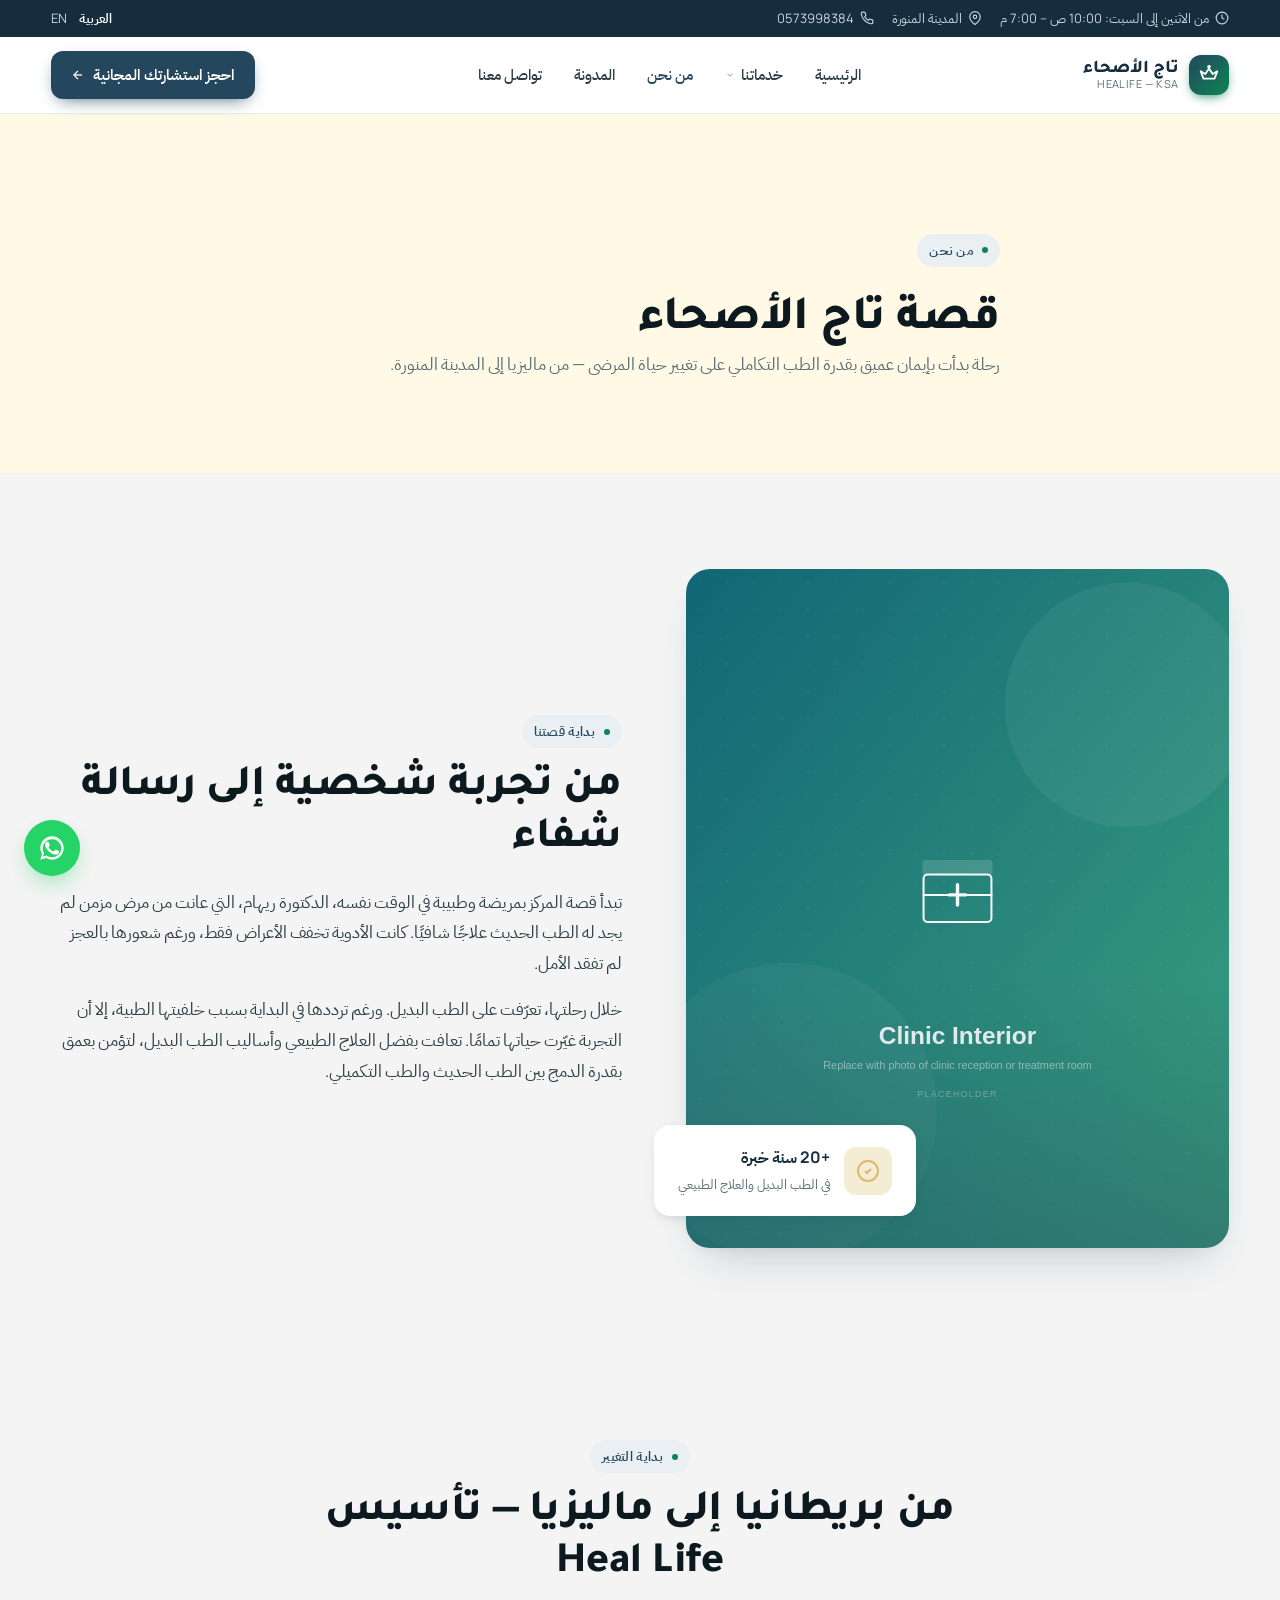
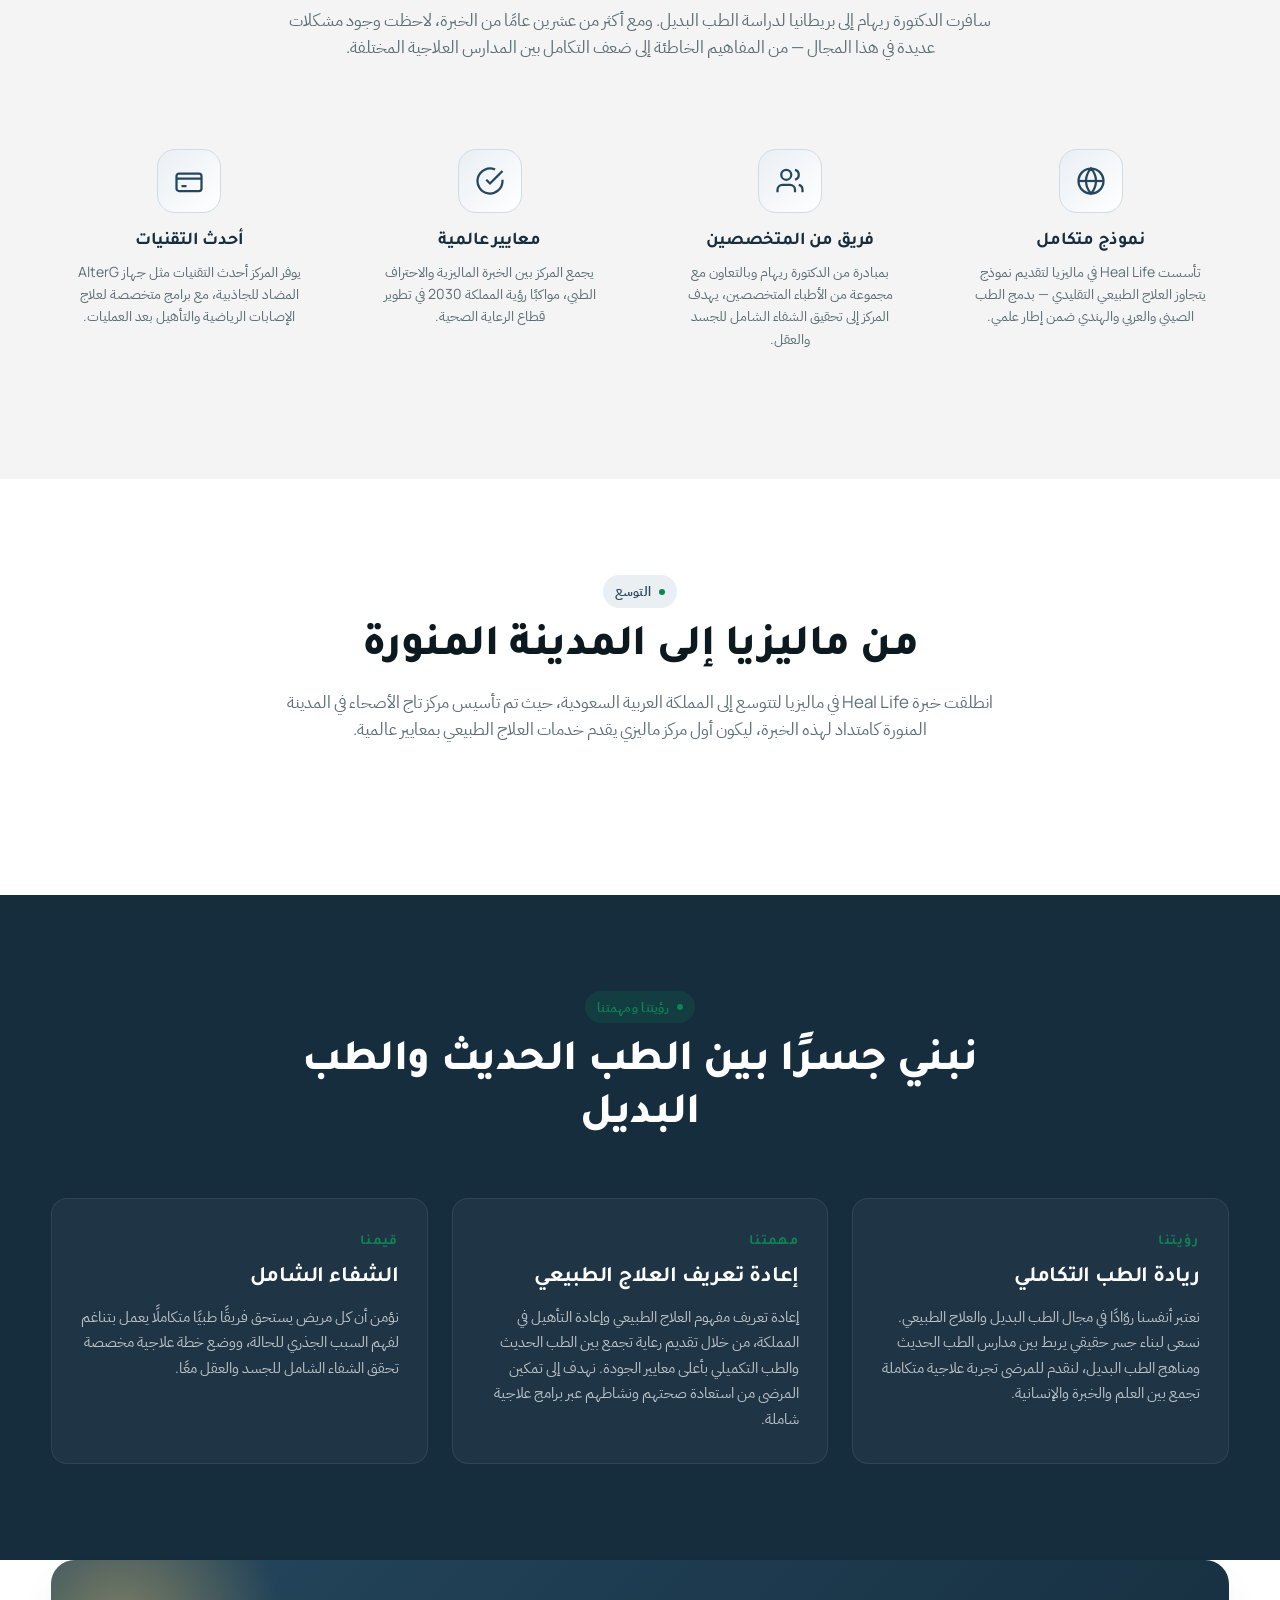
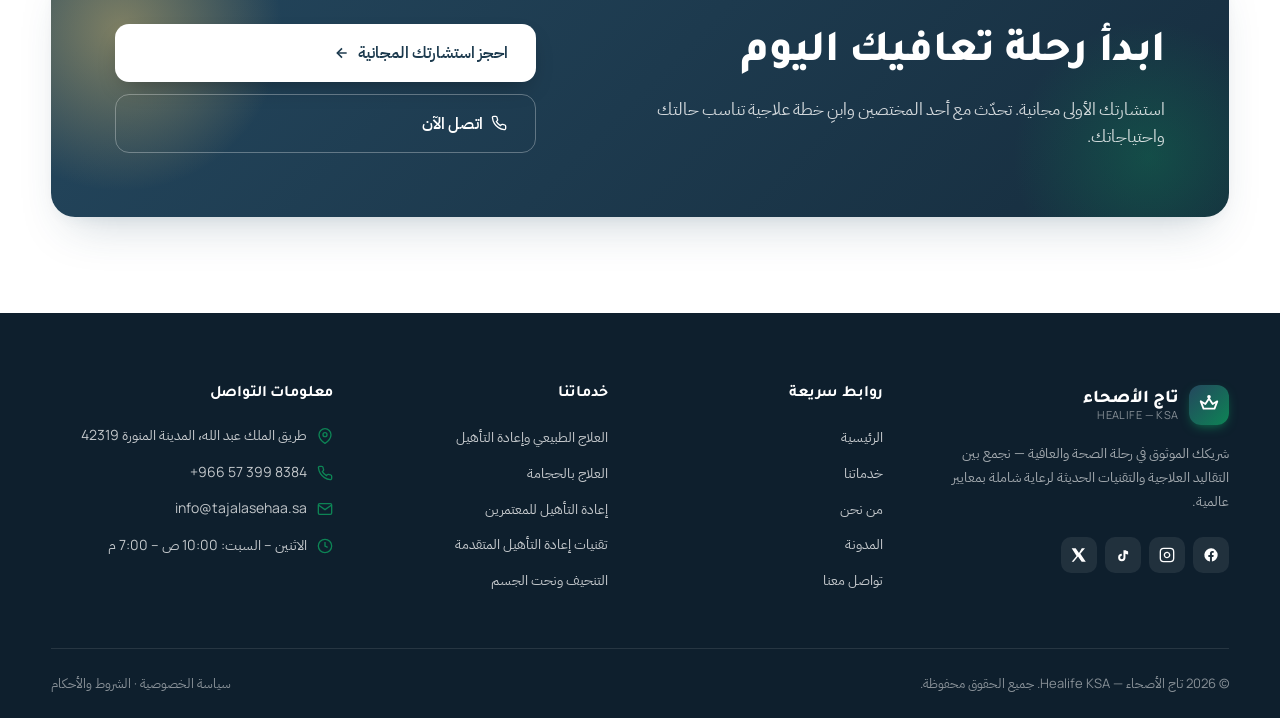
==== commit 1d3f69d8: "Remove all content from about.html Removed the entire HTML structure of the about page, including me" ====
--- a/tajelsehaa-website 2/about.html
+++ b/tajelsehaa-website 2/about.html
@@ -314,303 +314,3 @@
 <script src="assets/js/main.js"></script>
 </body>
 </html>
-<!doctype html>
-<html lang="ar" dir="rtl">
-<head>
-<meta charset="utf-8"/>
-<meta name="viewport" content="width=device-width, initial-scale=1"/>
-<title>من نحن — تاج الأصحاء | مركز علاج طبيعي وإعادة تأهيل في المدينة المنورة</title>
-<meta name="description" content="تعرّف على قصة تاج الأصحاء، مركز العلاج الطبيعي وإعادة التأهيل في المدينة المنورة. خبرة ماليزية رائدة تجمع بين الطب الحديث والعلاجات الطبيعية لرعاية صحية شاملة."/>
-<meta name="keywords" content="تاج الأصحاء, من نحن, علاج طبيعي المدينة المنورة, إعادة تأهيل, Heal Life, طب بديل, رؤية 2030, حجامة"/>
-<link rel="canonical" href="https://tajalasehaa.sa/about-us/"/>
-<meta property="og:title" content="من نحن — تاج الأصحاء | مركز علاج طبيعي في المدينة المنورة"/>
-<meta property="og:description" content="مركز تاج الأصحاء — خبرة ماليزية رائدة في العلاج الطبيعي وإعادة التأهيل بالمدينة المنورة. نجمع بين الطب الحديث والطب البديل."/>
-<meta property="og:type" content="website"/>
-<meta property="og:url" content="https://tajalasehaa.sa/about-us/"/>
-<meta property="og:locale" content="ar_SA"/>
-<meta name="twitter:card" content="summary_large_image"/>
-<meta name="robots" content="index, follow"/>
-<link rel="alternate" hreflang="ar" href="https://tajalasehaa.sa/about-us/"/>
-<link rel="preconnect" href="https://fonts.googleapis.com">
-<link rel="preconnect" href="https://fonts.gstatic.com" crossorigin>
-<link href="https://fonts.googleapis.com/css2?family=IBM+Plex+Sans+Arabic:wght@300;400;500;600;700&family=Manrope:wght@300;400;500;600;700;800&family=Tajawal:wght@400;500;700;800;900&display=swap" rel="stylesheet">
-<link rel="icon" type="image/svg+xml" href="assets/images/favicon.svg">
-<link rel="stylesheet" href="assets/css/styles.css">
-<script type="application/ld+json">
-{"@context":"https://schema.org","@type":"MedicalBusiness","name":"تاج الأصحاء","alternateName":"Taj AlAsehaa","url":"https://tajalasehaa.sa","description":"مركز علاج طبيعي وإعادة تأهيل متكامل في المدينة المنورة","address":{"@type":"PostalAddress","streetAddress":"طريق الملك عبد الله","addressLocality":"المدينة المنورة","addressRegion":"المدينة المنورة","postalCode":"42319","addressCountry":"SA"},"telephone":"+966573998384","email":"info@tajalasehaa.sa","openingHours":"Mo-Sa 10:00-19:00","priceRange":"$$","medicalSpecialty":"PhysicalTherapy"}
-</script>
-</head>
-<body>
-
-<!-- Utility bar -->
-<div class="util-bar">
-<div class="container">
-<div class="util-meta">
-<span>
-<svg viewBox="0 0 24 24" fill="none" stroke="currentColor" stroke-width="2"><circle cx="12" cy="12" r="10"/><polyline points="12,6 12,12 16,14"/></svg>
-من الاثنين إلى السبت: 10:00 ص – 7:00 م
-</span>
-<span>
-<svg viewBox="0 0 24 24" fill="none" stroke="currentColor" stroke-width="2"><path d="M21 10c0 7-9 13-9 13s-9-6-9-13a9 9 0 0 1 18 0z"/><circle cx="12" cy="10" r="3"/></svg>
-المدينة المنورة
-</span>
-<span>
-<svg viewBox="0 0 24 24" fill="none" stroke="currentColor" stroke-width="2"><path d="M22 16.92v3a2 2 0 0 1-2.18 2 19.79 19.79 0 0 1-8.63-3.07 19.5 19.5 0 0 1-6-6A19.79 19.79 0 0 1 2.13 4.18 2 2 0 0 1 4.11 2h3a2 2 0 0 1 2 1.72c.13.96.36 1.9.7 2.81a2 2 0 0 1-.45 2.11L8.09 9.91a16 16 0 0 0 6 6l1.27-1.27a2 2 0 0 1 2.11-.45c.91.34 1.85.57 2.81.7A2 2 0 0 1 22 16.92z"/></svg>
-<span style="direction:ltr">0573998384</span>
-</span>
-</div>
-<div class="util-lang">
-<button class="active">العربية</button>
-<button>EN</button>
-</div>
-</div>
-</div>
-
-<!-- Header -->
-<header class="site-header">
-<div class="container nav">
-<a class="logo" href="index.html">
-<div class="logo-mark">
-<svg viewBox="0 0 24 24" fill="none" stroke="currentColor" stroke-width="2" stroke-linecap="round" stroke-linejoin="round">
-<path d="M3 8l3 8h12l3-8-5 3-4-6-4 6z"/><circle cx="12" cy="3" r="1" fill="currentColor"/>
-</svg>
-</div>
-<div class="logo-text">
-<strong>تاج الأصحاء</strong>
-<small>HEALIFE — KSA</small>
-</div>
-</a>
-<nav class="nav-menu">
-<a href="index.html">الرئيسية</a>
-<a href="services.html">خدماتنا
-<svg class="caret" viewBox="0 0 24 24" fill="none" stroke="currentColor" stroke-width="2"><polyline points="6,9 12,15 18,9"/></svg>
-</a>
-<a href="about.html" class="active">من نحن</a>
-<a href="blog.html">المدونة</a>
-<a href="contact.html">تواصل معنا</a>
-</nav>
-<div class="nav-cta">
-<a href="contact.html" class="btn btn-primary">
-احجز استشارتك المجانية
-<svg viewBox="0 0 24 24" fill="none" stroke="currentColor" stroke-width="2.2" width="14" height="14"><line x1="19" y1="12" x2="5" y2="12"/><polyline points="12,19 5,12 12,5"/></svg>
-</a>
-</div>
-</div>
-</header>
-
-<!-- Page Hero -->
-<section class="block" style="padding-top:120px; padding-bottom:40px; background:var(--sand-50);">
-<div class="container">
-<div class="block-head" style="text-align:start;">
-<span class="eyebrow">من نحن</span>
-<h1 style="font-size:clamp(2rem,4vw,3rem); margin-top:12px;">قصة تاج الأصحاء</h1>
-<p style="max-width:720px;">رحلة بدأت بإيمان عميق بقدرة الطب التكاملي على تغيير حياة المرضى — من ماليزيا إلى المدينة المنورة.</p>
-</div>
-</div>
-</section>
-
-<!-- Story Section: بداية قصتنا -->
-<section class="block about">
-<div class="container">
-<div class="about-grid">
-<div class="about-imgs">
-<div class="main"></div>
-<div class="pill">
-<div class="ico">
-<svg viewBox="0 0 24 24" fill="none" stroke="currentColor" stroke-width="2"><path d="M9 12l2 2 4-4"/><circle cx="12" cy="12" r="10"/></svg>
-</div>
-<div>
-<strong>+20 سنة خبرة</strong>
-<small>في الطب البديل والعلاج الطبيعي</small>
-</div>
-</div>
-</div>
-<div>
-<span class="eyebrow">بداية قصتنا</span>
-<h2 style="margin-top:14px;">من تجربة شخصية إلى رسالة شفاء</h2>
-<p>تبدأ قصة المركز بمريضة وطبيبة في الوقت نفسه، الدكتورة ريهام، التي عانت من مرض مزمن لم يجد له الطب الحديث علاجًا شافيًا. كانت الأدوية تخفف الأعراض فقط، ورغم شعورها بالعجز لم تفقد الأمل.</p>
-<p>خلال رحلتها، تعرّفت على الطب البديل. ورغم ترددها في البداية بسبب خلفيتها الطبية، إلا أن التجربة غيّرت حياتها تمامًا. تعافت بفضل العلاج الطبيعي وأساليب الطب البديل، لتؤمن بعمق بقدرة الدمج بين الطب الحديث والطب التكميلي.</p>
-</div>
-</div>
-</div>
-</section>
-
-<!-- بداية التغيير -->
-<section class="block" style="background:var(--bg-soft);">
-<div class="container">
-<div class="block-head">
-<span class="eyebrow">بداية التغيير</span>
-<h2>من بريطانيا إلى ماليزيا — تأسيس Heal Life</h2>
-<p style="max-width:780px;">سافرت الدكتورة ريهام إلى بريطانيا لدراسة الطب البديل. ومع أكثر من عشرين عامًا من الخبرة، لاحظت وجود مشكلات عديدة في هذا المجال — من المفاهيم الخاطئة إلى ضعف التكامل بين المدارس العلاجية المختلفة.</p>
-</div>
-<div class="why-grid">
-<div class="why-card">
-<div class="ico">
-<svg viewBox="0 0 24 24" fill="none" stroke="currentColor" stroke-width="1.8"><circle cx="12" cy="12" r="10"/><path d="M12 2a15 15 0 0 1 4 10 15 15 0 0 1-4 10 15 15 0 0 1-4-10 15 15 0 0 1 4-10z"/><path d="M2 12h20"/></svg>
-</div>
-<h3>نموذج متكامل</h3>
-<p>تأسست Heal Life في ماليزيا لتقديم نموذج يتجاوز العلاج الطبيعي التقليدي — بدمج الطب الصيني والعربي والهندي ضمن إطار علمي.</p>
-</div>
-<div class="why-card">
-<div class="ico">
-<svg viewBox="0 0 24 24" fill="none" stroke="currentColor" stroke-width="1.8"><path d="M16 21v-2a4 4 0 0 0-4-4H6a4 4 0 0 0-4 4v2"/><circle cx="9" cy="7" r="4"/><path d="M22 21v-2a4 4 0 0 0-3-3.87M16 3.13a4 4 0 0 1 0 7.75"/></svg>
-</div>
-<h3>فريق من المتخصصين</h3>
-<p>بمبادرة من الدكتورة ريهام وبالتعاون مع مجموعة من الأطباء المتخصصين، يهدف المركز إلى تحقيق الشفاء الشامل للجسد والعقل.</p>
-</div>
-<div class="why-card">
-<div class="ico">
-<svg viewBox="0 0 24 24" fill="none" stroke="currentColor" stroke-width="1.8"><path d="M22 11.08V12a10 10 0 1 1-5.93-9.14"/><polyline points="22,4 12,14.01 9,11.01"/></svg>
-</div>
-<h3>معايير عالمية</h3>
-<p>يجمع المركز بين الخبرة الماليزية والاحتراف الطبي، مواكبًا رؤية المملكة 2030 في تطوير قطاع الرعاية الصحية.</p>
-</div>
-<div class="why-card">
-<div class="ico">
-<svg viewBox="0 0 24 24" fill="none" stroke="currentColor" stroke-width="1.8"><rect x="2" y="6" width="20" height="14" rx="2"/><path d="M2 10h20M6 16h4"/></svg>
-</div>
-<h3>أحدث التقنيات</h3>
-<p>يوفر المركز أحدث التقنيات مثل جهاز AlterG المضاد للجاذبية، مع برامج متخصصة لعلاج الإصابات الرياضية والتأهيل بعد العمليات.</p>
-</div>
-</div>
-</div>
-</section>
-
-<!-- من ماليزيا إلى المدينة المنورة -->
-<section class="block">
-<div class="container">
-<div class="block-head">
-<span class="eyebrow">التوسع</span>
-<h2>من ماليزيا إلى المدينة المنورة</h2>
-<p style="max-width:780px;">انطلقت خبرة Heal Life في ماليزيا لتتوسع إلى المملكة العربية السعودية، حيث تم تأسيس مركز تاج الأصحاء في المدينة المنورة كامتداد لهذه الخبرة، ليكون أول مركز ماليزي يقدم خدمات العلاج الطبيعي بمعايير عالمية.</p>
-</div>
-</div>
-</section>
-
-<!-- رؤيتنا ومهمتنا -->
-<section class="block techniques">
-<div class="container">
-<div class="block-head">
-<span class="eyebrow">رؤيتنا ومهمتنا</span>
-<h2>نبني جسرًا بين الطب الحديث والطب البديل</h2>
-</div>
-<div class="tech-grid">
-<div class="tech-card">
-<div class="tech-num">رؤيتنا</div>
-<h3>ريادة الطب التكاملي</h3>
-<p>نعتبر أنفسنا روّادًا في مجال الطب البديل والعلاج الطبيعي. نسعى لبناء جسر حقيقي يربط بين مدارس الطب الحديث ومناهج الطب البديل، لنقدم للمرضى تجربة علاجية متكاملة تجمع بين العلم والخبرة والإنسانية.</p>
-</div>
-<div class="tech-card">
-<div class="tech-num">مهمتنا</div>
-<h3>إعادة تعريف العلاج الطبيعي</h3>
-<p>إعادة تعريف مفهوم العلاج الطبيعي وإعادة التأهيل في المملكة، من خلال تقديم رعاية تجمع بين الطب الحديث والطب التكميلي بأعلى معايير الجودة. نهدف إلى تمكين المرضى من استعادة صحتهم ونشاطهم عبر برامج علاجية شاملة.</p>
-</div>
-<div class="tech-card">
-<div class="tech-num">قيمنا</div>
-<h3>الشفاء الشامل</h3>
-<p>نؤمن أن كل مريض يستحق فريقًا طبيًا متكاملًا يعمل بتناغم لفهم السبب الجذري للحالة، ووضع خطة علاجية مخصصة تحقق الشفاء الشامل للجسد والعقل معًا.</p>
-</div>
-</div>
-</div>
-</section>
-
-<!-- CTA -->
-<section style="padding: 0 0 96px;">
-<div class="cta-banner">
-<div class="cta-banner-grid">
-<div>
-<h2>ابدأ رحلة تعافيك اليوم</h2>
-<p>استشارتك الأولى مجانية. تحدّث مع أحد المختصين وابنِ خطة علاجية تناسب حالتك واحتياجاتك.</p>
-</div>
-<div class="cta-banner-actions">
-<a href="contact.html" class="btn btn-primary btn-large">
-احجز استشارتك المجانية
-<svg viewBox="0 0 24 24" fill="none" stroke="currentColor" stroke-width="2.4" width="16" height="16"><line x1="19" y1="12" x2="5" y2="12"/><polyline points="12,19 5,12 12,5"/></svg>
-</a>
-<a href="tel:+966573998384" class="btn btn-secondary btn-large">
-<svg viewBox="0 0 24 24" fill="none" stroke="currentColor" stroke-width="2" width="16" height="16"><path d="M22 16.92v3a2 2 0 0 1-2.18 2 19.79 19.79 0 0 1-8.63-3.07 19.5 19.5 0 0 1-6-6A19.79 19.79 0 0 1 2.13 4.18 2 2 0 0 1 4.11 2h3a2 2 0 0 1 2 1.72c.13.96.36 1.9.7 2.81a2 2 0 0 1-.45 2.11L8.09 9.91a16 16 0 0 0 6 6l1.27-1.27a2 2 0 0 1 2.11-.45c.91.34 1.85.57 2.81.7A2 2 0 0 1 22 16.92z"/></svg>
-اتصل الآن
-</a>
-</div>
-</div>
-</div>
-</section>
-
-<!-- Footer -->
-<footer class="footer">
-<div class="container">
-<div class="footer-grid">
-<div class="footer-about">
-<a class="logo" href="index.html">
-<div class="logo-mark">
-<svg viewBox="0 0 24 24" fill="none" stroke="currentColor" stroke-width="2" stroke-linecap="round" stroke-linejoin="round">
-<path d="M3 8l3 8h12l3-8-5 3-4-6-4 6z"/><circle cx="12" cy="3" r="1" fill="currentColor"/>
-</svg>
-</div>
-<div class="logo-text">
-<strong style="color:white;">تاج الأصحاء</strong>
-<small style="color:rgba(255,255,255,0.5);">HEALIFE — KSA</small>
-</div>
-</a>
-<p>شريكك الموثوق في رحلة الصحة والعافية — نجمع بين التقاليد العلاجية والتقنيات الحديثة لرعاية شاملة بمعايير عالمية.</p>
-<div class="socials">
-<a href="#" aria-label="Facebook"><svg viewBox="0 0 24 24" fill="currentColor"><path d="M22 12a10 10 0 1 0-11.6 9.9V14.9H8V12h2.4V9.8c0-2.4 1.4-3.7 3.6-3.7 1 0 2.1.2 2.1.2v2.3h-1.2c-1.2 0-1.5.7-1.5 1.4V12h2.6l-.4 2.9h-2.2v7A10 10 0 0 0 22 12z"/></svg></a>
-<a href="#" aria-label="Instagram"><svg viewBox="0 0 24 24" fill="none" stroke="currentColor" stroke-width="2"><rect x="2" y="2" width="20" height="20" rx="5"/><path d="M16 11.4A4 4 0 1 1 12.6 8 4 4 0 0 1 16 11.4z"/><line x1="17.5" y1="6.5" x2="17.5" y2="6.5"/></svg></a>
-<a href="#" aria-label="TikTok"><svg viewBox="0 0 24 24" fill="currentColor"><path d="M19.6 6.3a4.6 4.6 0 0 1-3.4-1.5h-3.5v11a2.5 2.5 0 1 1-2.5-2.5v-3a5.5 5.5 0 1 0 5.5 5.5V10a7.6 7.6 0 0 0 4 1.2V8.1a4.6 4.6 0 0 1-.1-1.8z"/></svg></a>
-<a href="#" aria-label="Twitter"><svg viewBox="0 0 24 24" fill="currentColor"><path d="M18.2 2H21l-7 8 8.2 12H16l-5.5-7.6L4 22H1l7.4-8.5L1 2h6l5 7 4.2-7z"/></svg></a>
-</div>
-</div>
-<div>
-<h4>روابط سريعة</h4>
-<ul>
-<li><a href="index.html">الرئيسية</a></li>
-<li><a href="services.html">خدماتنا</a></li>
-<li><a href="about.html">من نحن</a></li>
-<li><a href="blog.html">المدونة</a></li>
-<li><a href="contact.html">تواصل معنا</a></li>
-</ul>
-</div>
-<div>
-<h4>خدماتنا</h4>
-<ul>
-<li><a href="services/physiotherapy-rehabilitation.html">العلاج الطبيعي وإعادة التأهيل</a></li>
-<li><a href="services/cupping-therapy.html">العلاج بالحجامة</a></li>
-<li><a href="services/specialized-rehab-pilgrims.html">إعادة التأهيل للمعتمرين</a></li>
-<li><a href="services/advanced-rehab-tech.html">تقنيات إعادة التأهيل المتقدمة</a></li>
-<li><a href="services/slimming.html">التنحيف ونحت الجسم</a></li>
-</ul>
-</div>
-<div class="footer-contact">
-<h4>معلومات التواصل</h4>
-<div class="item">
-<svg viewBox="0 0 24 24" fill="none" stroke="currentColor" stroke-width="2"><path d="M21 10c0 7-9 13-9 13s-9-6-9-13a9 9 0 0 1 18 0z"/><circle cx="12" cy="10" r="3"/></svg>
-<span>طريق الملك عبد الله، المدينة المنورة 42319</span>
-</div>
-<div class="item">
-<svg viewBox="0 0 24 24" fill="none" stroke="currentColor" stroke-width="2"><path d="M22 16.92v3a2 2 0 0 1-2.18 2 19.79 19.79 0 0 1-8.63-3.07 19.5 19.5 0 0 1-6-6A19.79 19.79 0 0 1 2.13 4.18 2 2 0 0 1 4.11 2h3a2 2 0 0 1 2 1.72c.13.96.36 1.9.7 2.81a2 2 0 0 1-.45 2.11L8.09 9.91a16 16 0 0 0 6 6l1.27-1.27a2 2 0 0 1 2.11-.45c.91.34 1.85.57 2.81.7A2 2 0 0 1 22 16.92z"/></svg>
-<span style="direction:ltr;display:inline-block">+966 57 399 8384</span>
-</div>
-<div class="item">
-<svg viewBox="0 0 24 24" fill="none" stroke="currentColor" stroke-width="2"><path d="M4 4h16c1.1 0 2 .9 2 2v12c0 1.1-.9 2-2 2H4c-1.1 0-2-.9-2-2V6c0-1.1.9-2 2-2z"/><polyline points="22,6 12,13 2,6"/></svg>
-<span style="direction:ltr;display:inline-block">info@tajalasehaa.sa</span>
-</div>
-<div class="item">
-<svg viewBox="0 0 24 24" fill="none" stroke="currentColor" stroke-width="2"><circle cx="12" cy="12" r="10"/><polyline points="12,6 12,12 16,14"/></svg>
-<span>الاثنين – السبت: 10:00 ص – 7:00 م</span>
-</div>
-</div>
-</div>
-<div class="footer-bottom">
-<span>© 2026 تاج الأصحاء — Healife KSA. جميع الحقوق محفوظة.</span>
-<span>سياسة الخصوصية · الشروط والأحكام</span>
-</div>
-</div>
-</footer>
-
-<a href="https://wa.me/966573998384" class="float-wa" aria-label="WhatsApp">
-<svg viewBox="0 0 24 24" fill="currentColor"><path d="M17.5 14.4c-.3-.1-1.7-.8-2-.9s-.5-.1-.7.1-.8.9-1 1.1-.4.2-.7.1c-.3-.1-1.2-.4-2.3-1.4-.9-.8-1.4-1.7-1.6-2-.2-.3 0-.5.1-.6.1-.1.3-.4.4-.5.1-.2.2-.3.3-.5s.1-.4 0-.5c-.1-.1-.7-1.6-.9-2.2-.2-.6-.5-.5-.7-.5h-.6c-.2 0-.5.1-.8.4s-1 1-1 2.4 1 2.8 1.2 3 2.1 3.2 5.1 4.5c.7.3 1.3.5 1.7.6.7.2 1.4.2 1.9.1.6-.1 1.7-.7 2-1.4.2-.7.2-1.2.2-1.4-.2-.1-.5-.2-.8-.4zM12 2A10 10 0 0 0 2 12a10 10 0 0 0 1.4 5.1L2 22l5-1.4A10 10 0 0 0 12 22a10 10 0 0 0 0-20zm0 18a8 8 0 0 1-4.4-1.3l-.3-.2-3 .8.8-2.9-.2-.3A8 8 0 1 1 20 12a8 8 0 0 1-8 8z"/></svg>
-</a>
-
-<script src="assets/js/main.js"></script>
-</body>
-</html>
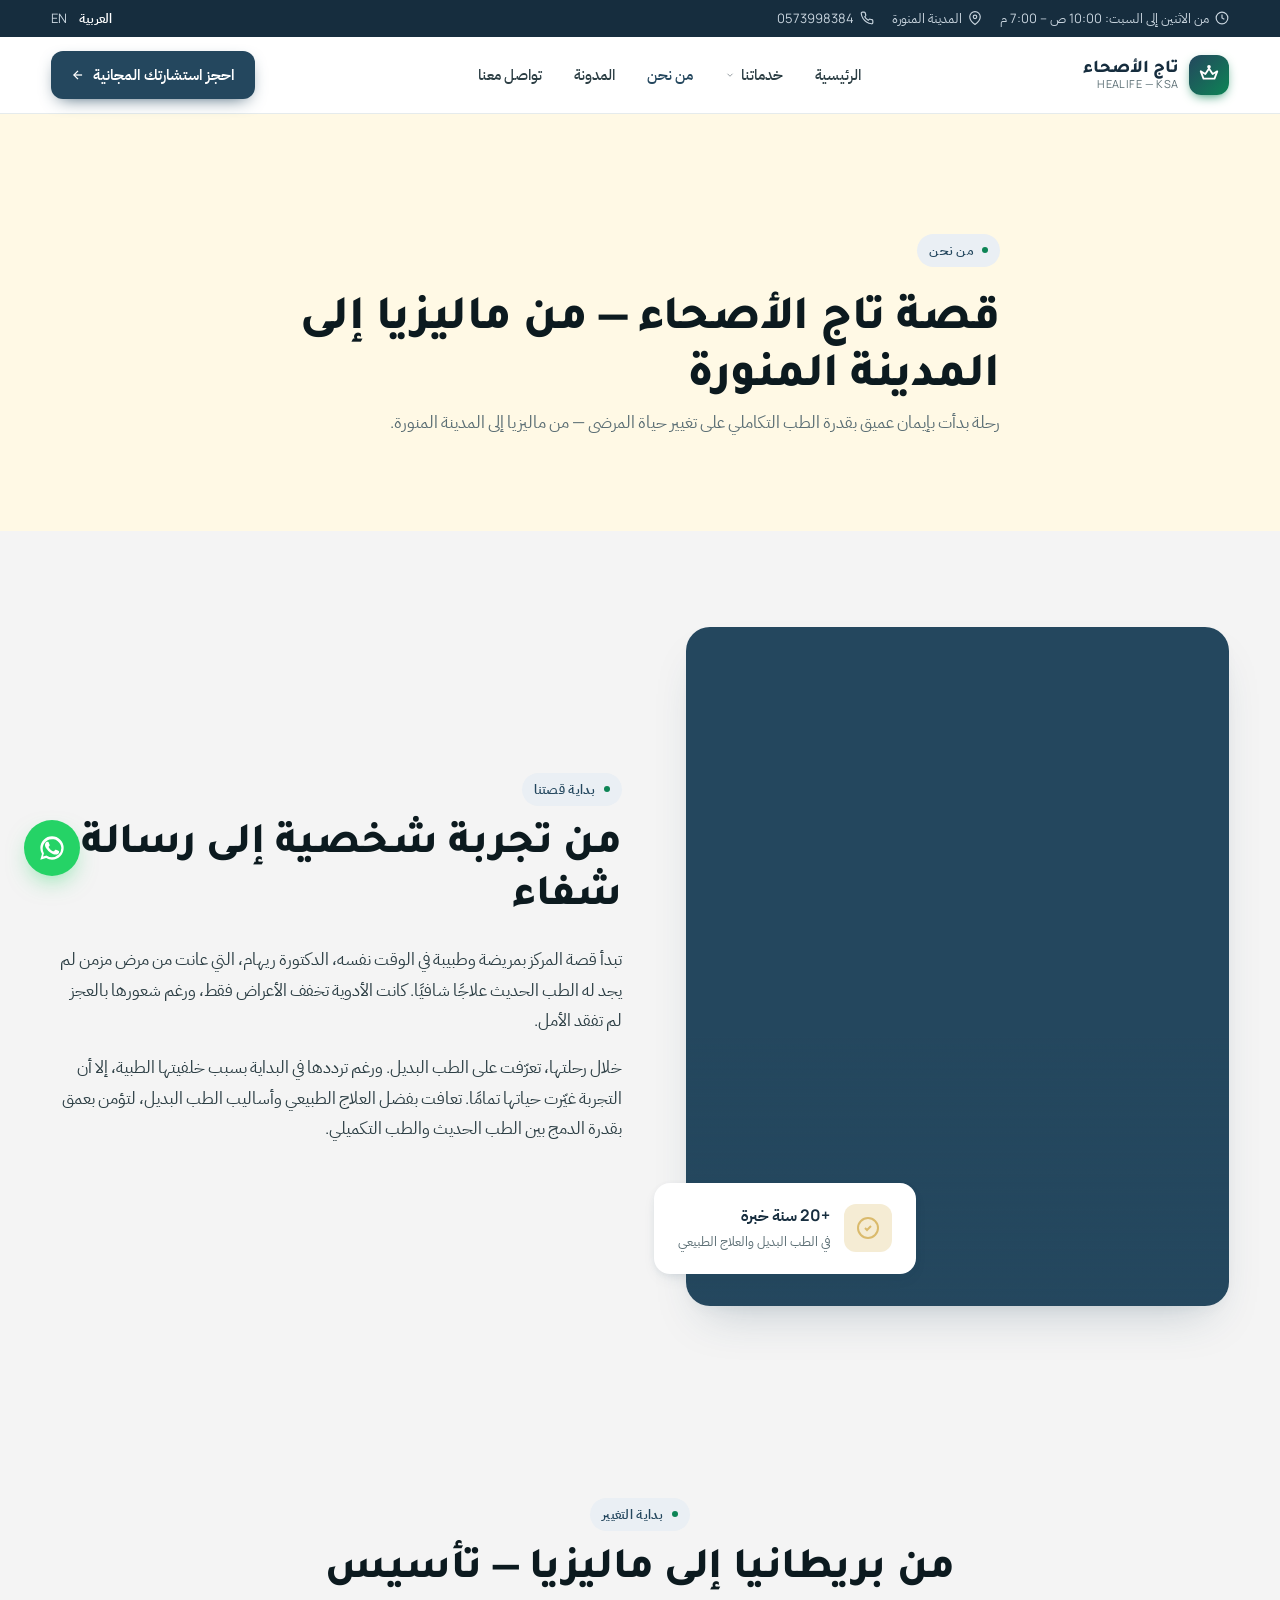
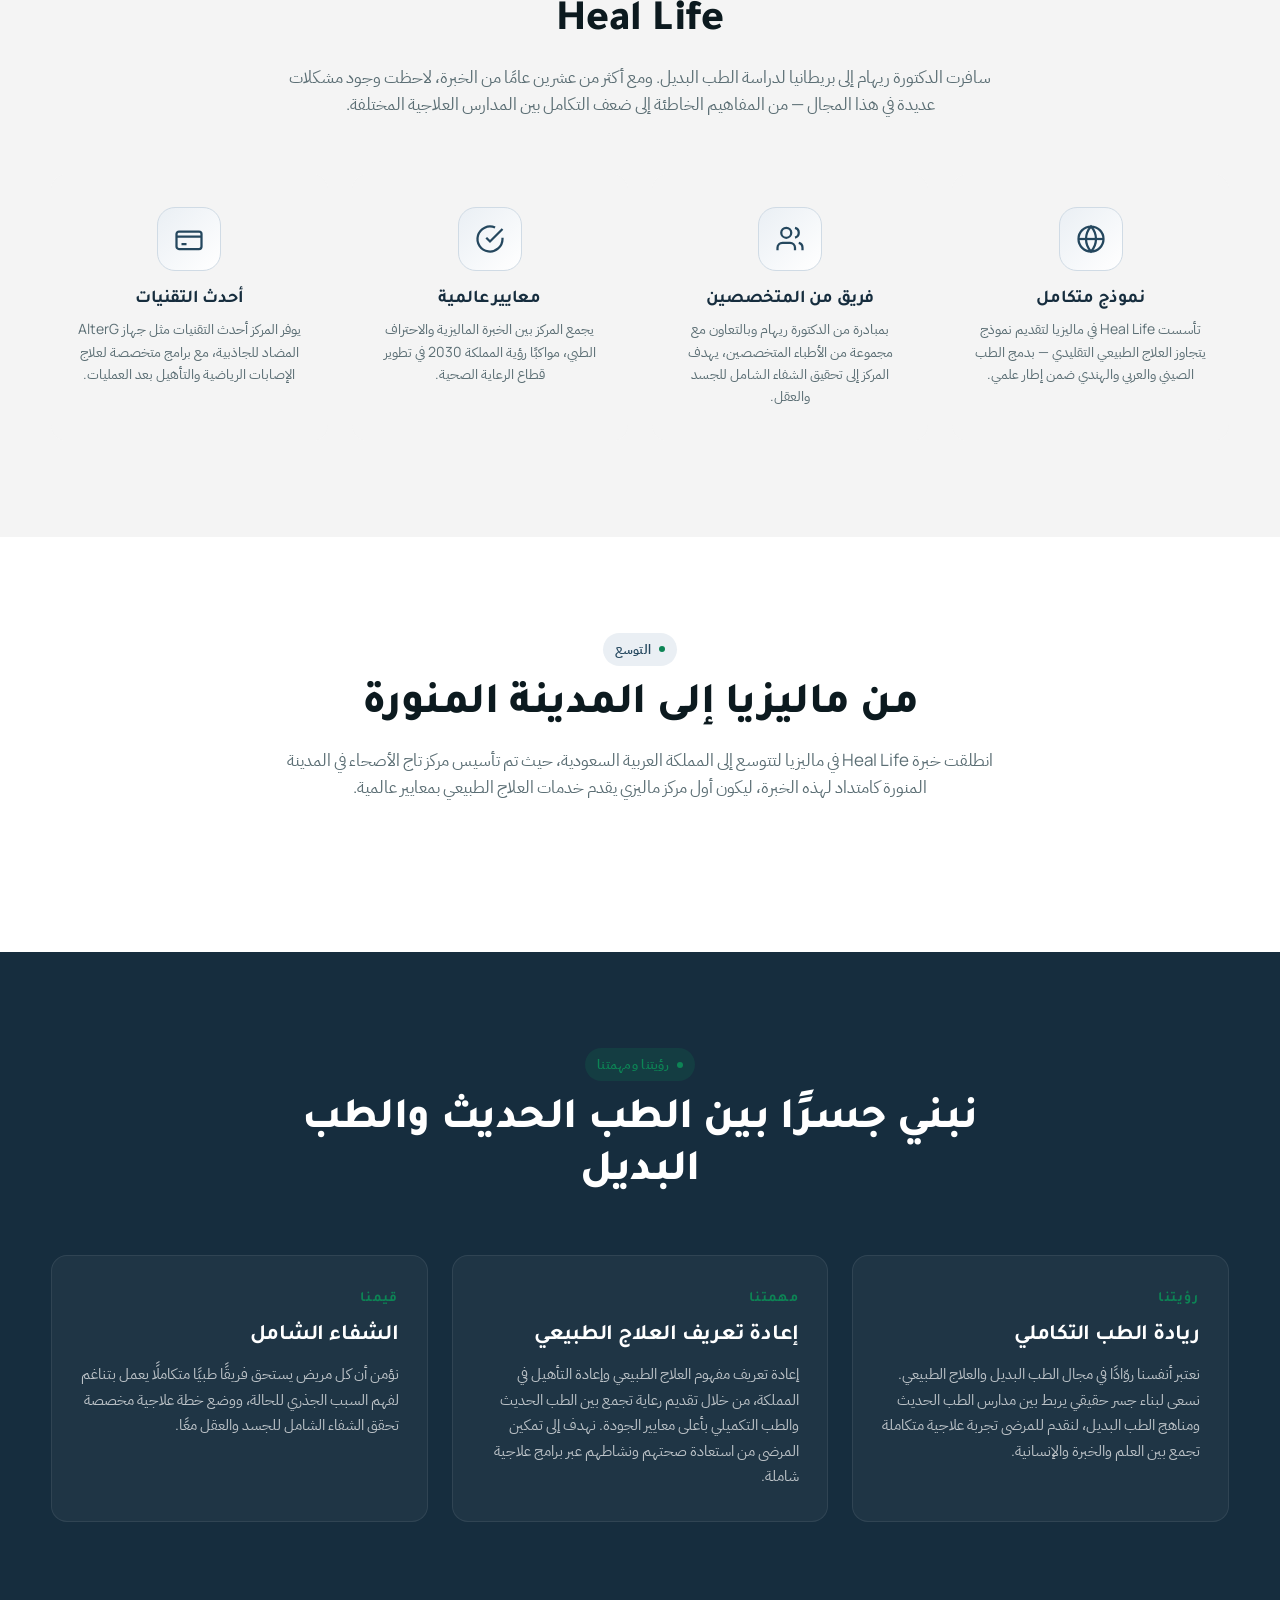
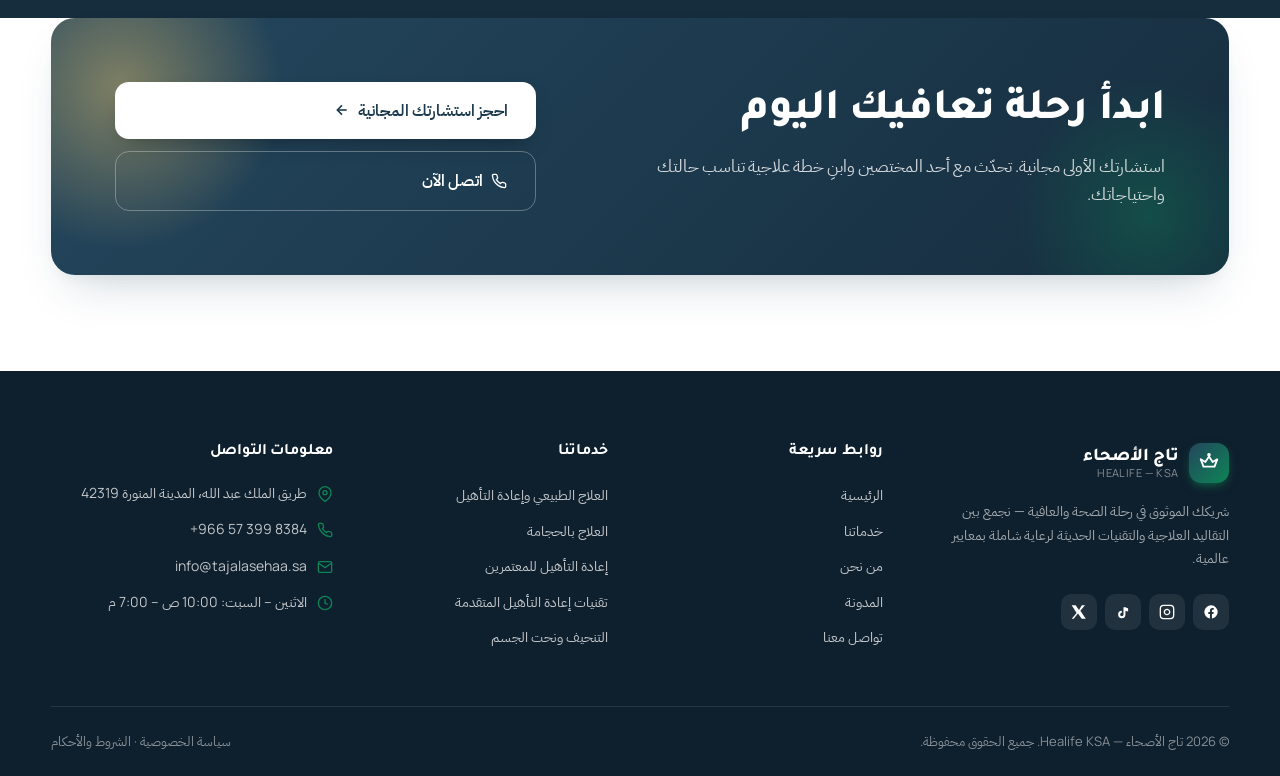
==== commit 1469a717: "SEO & brand story update for about.html" ====
--- a/tajelsehaa-website 2/about.html
+++ b/tajelsehaa-website 2/about.html
@@ -3,11 +3,11 @@
 <head>
 <meta charset="utf-8"/>
 <meta name="viewport" content="width=device-width, initial-scale=1"/>
-<title>من نحن — تاج الأصحاء | مركز علاج طبيعي وإعادة تأهيل في المدينة المنورة</title>
+<title>من نحن | تاج الأصحاء - خبرة ماليزية في العلاج الطبيعي وإعادة التأهيل بالمدينة المنورة</title>
 <meta name="description" content="تعرّف على قصة تاج الأصحاء، مركز العلاج الطبيعي وإعادة التأهيل في المدينة المنورة. خبرة ماليزية رائدة تجمع بين الطب الحديث والعلاجات الطبيعية لرعاية صحية شاملة."/>
 <meta name="keywords" content="تاج الأصحاء, من نحن, علاج طبيعي المدينة المنورة, إعادة تأهيل, Heal Life, طب بديل, رؤية 2030, حجامة"/>
 <link rel="canonical" href="https://tajalasehaa.sa/about-us/"/>
-<meta property="og:title" content="من نحن — تاج الأصحاء | مركز علاج طبيعي في المدينة المنورة"/>
+<meta property="og:title" content="من نحن | تاج الأصحاء - خبرة ماليزية في العلاج الطبيعي بالمدينة المنورة"/>
 <meta property="og:description" content="مركز تاج الأصحاء — خبرة ماليزية رائدة في العلاج الطبيعي وإعادة التأهيل بالمدينة المنورة. نجمع بين الطب الحديث والطب البديل."/>
 <meta property="og:type" content="website"/>
 <meta property="og:url" content="https://tajalasehaa.sa/about-us/"/>
@@ -103,7 +103,7 @@
 <div class="container">
 <div class="block-head" style="text-align:start;">
 <span class="eyebrow">من نحن</span>
-<h1 style="font-size:clamp(2rem,4vw,3rem); margin-top:12px;">قصة تاج الأصحاء</h1>
+<h1 style="font-size:clamp(2rem,4vw,3rem); margin-top:12px;">قصة تاج الأصحاء — من ماليزيا إلى المدينة المنورة</h1>
 <p style="max-width:720px;">رحلة بدأت بإيمان عميق بقدرة الطب التكاملي على تغيير حياة المرضى — من ماليزيا إلى المدينة المنورة.</p>
 </div>
 </div>
--- a/tajelsehaa-website 2/assets/css/styles.css
+++ b/tajelsehaa-website 2/assets/css/styles.css
@@ -201,7 +201,7 @@
     position: absolute; inset: 0;
     background:
       linear-gradient(180deg, rgba(36,71,94,0) 40%, rgba(36,71,94,0.55) 100%),
-      url('../images/hero-rehab.svg') center/cover;
+      url('https://images.pexels.com/photos/4506072/pexels-photo-4506072.jpeg?auto=compress&cs=tinysrgb&w=800') center/cover;
   }
   .hero-visual .photo-fallback {
     position: absolute; inset: 0;
@@ -328,7 +328,7 @@
     border-radius: var(--radius-lg);
     background:
       linear-gradient(180deg, transparent 60%, rgba(36,71,94,0.4)),
-      url('../images/about-clinic.svg') center/cover,
+      url('https://images.pexels.com/photos/7108324/pexels-photo-7108324.jpeg?auto=compress&cs=tinysrgb&w=800') center/cover,
       var(--teal-700);
     box-shadow: var(--shadow-lg);
   }
@@ -424,9 +424,9 @@
     background-size: cover; background-position: center;
     position: relative;
   }
-  .program-img.p1 { background-image: linear-gradient(180deg, transparent, rgba(36,71,94,0.5)), url('../images/program-rehab.svg'); background-color: var(--teal-700); }
-  .program-img.p2 { background-image: linear-gradient(180deg, transparent, rgba(36,71,94,0.5)), url('../images/program-home.svg'); background-color: var(--teal-600); }
-  .program-img.p3 { background-image: linear-gradient(180deg, transparent, rgba(36,71,94,0.5)), url('../images/program-umrah.svg'); background-color: var(--green-600); }
+  .program-img.p1 { background-image: linear-gradient(180deg, transparent, rgba(36,71,94,0.5)), url('https://images.pexels.com/photos/20860586/pexels-photo-20860586.jpeg?auto=compress&cs=tinysrgb&w=600'); background-color: var(--teal-700); }
+  .program-img.p2 { background-image: linear-gradient(180deg, transparent, rgba(36,71,94,0.5)), url('https://images.pexels.com/photos/4506078/pexels-photo-4506078.jpeg?auto=compress&cs=tinysrgb&w=600'); background-color: var(--teal-600); }
+  .program-img.p3 { background-image: linear-gradient(180deg, transparent, rgba(36,71,94,0.5)), url('https://images.pexels.com/photos/20860577/pexels-photo-20860577.jpeg?auto=compress&cs=tinysrgb&w=600'); background-color: var(--green-600); }
   .program-tag {
     position: absolute; top: 16px; right: 16px;
     background: rgba(255,255,255,0.95);
